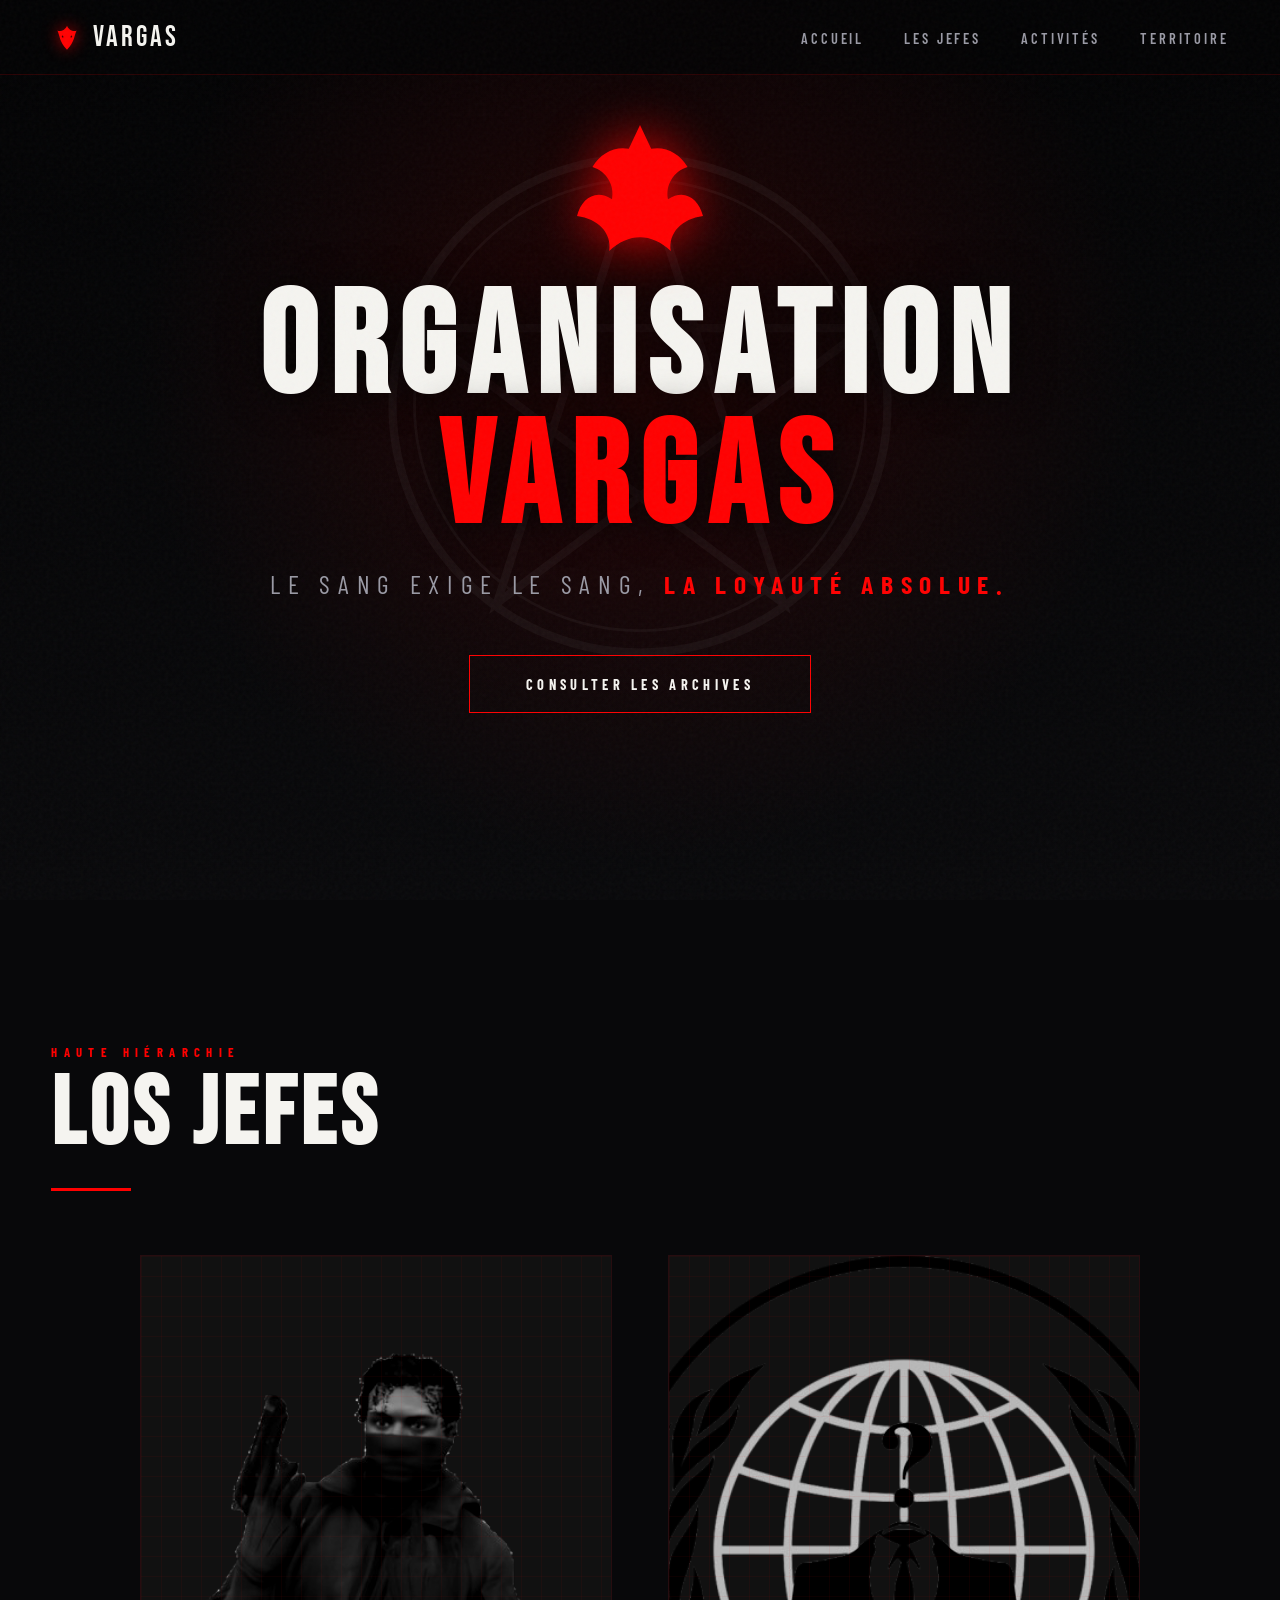
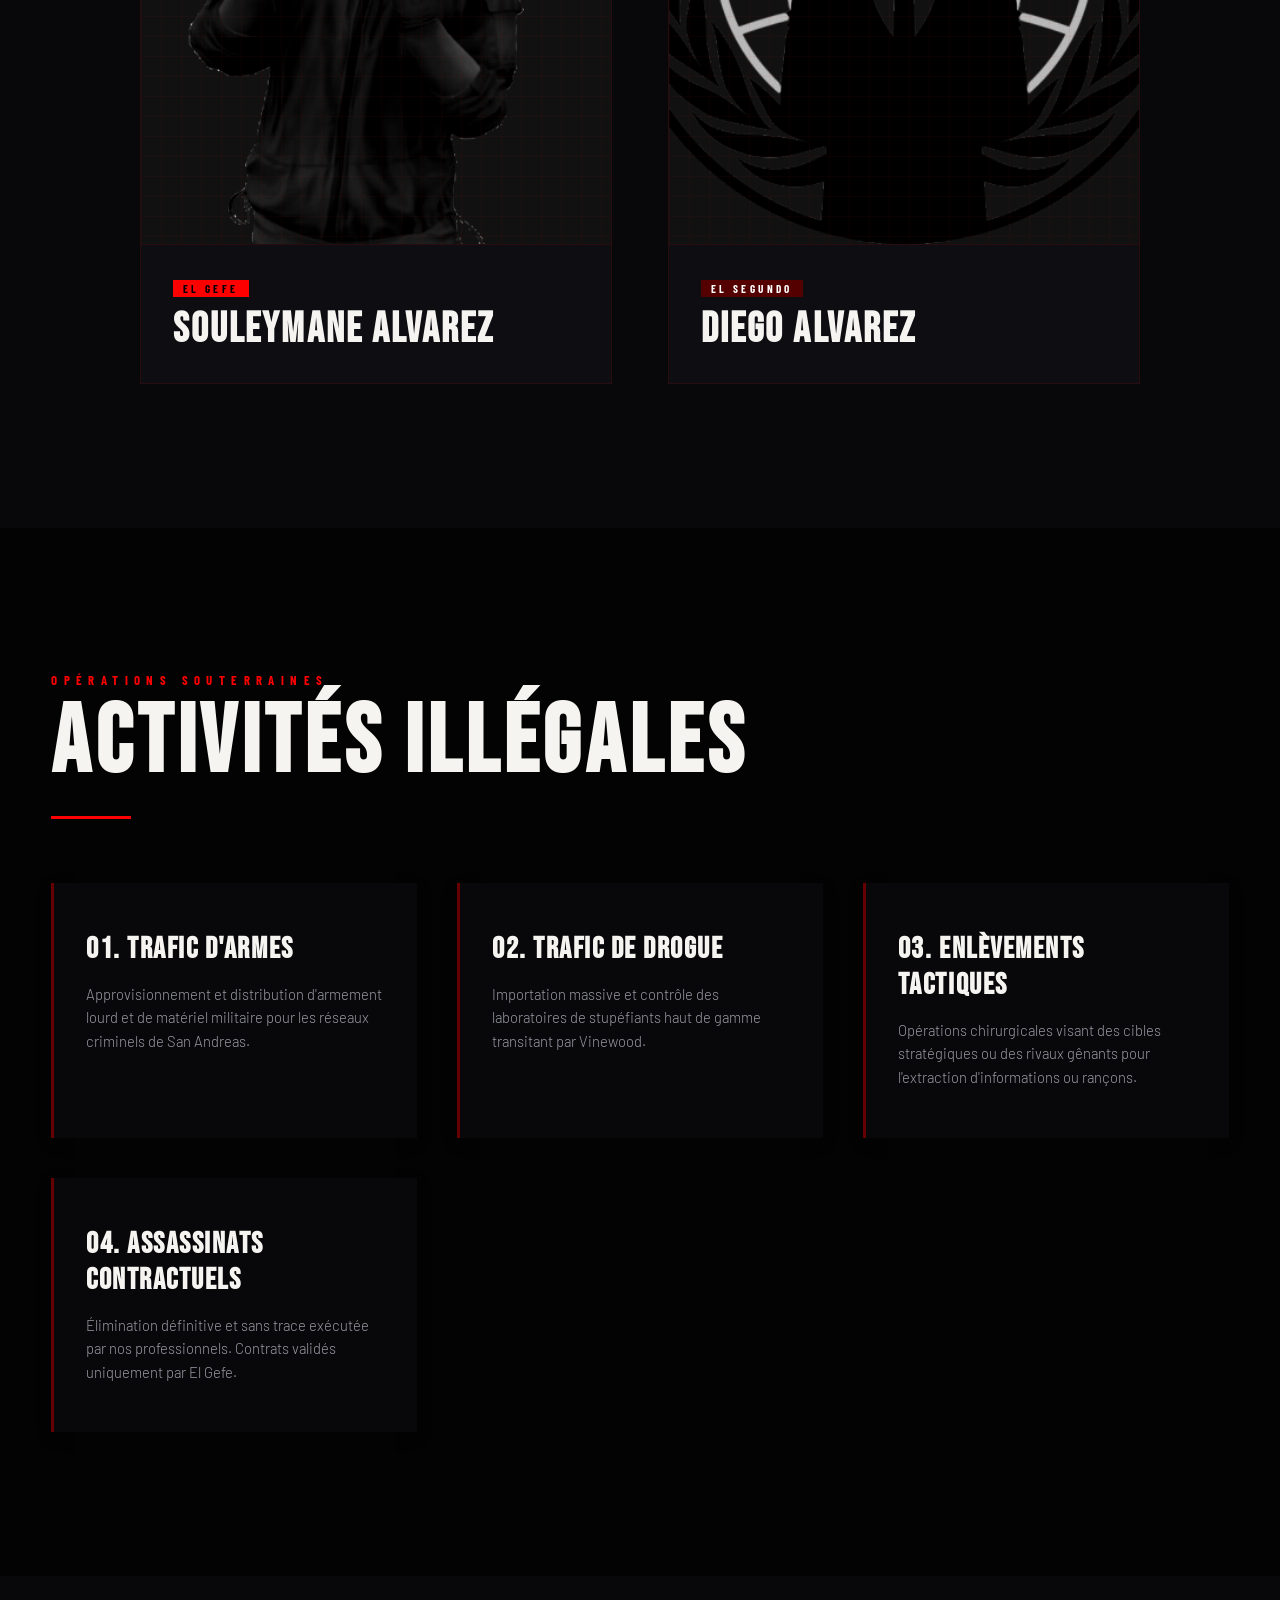
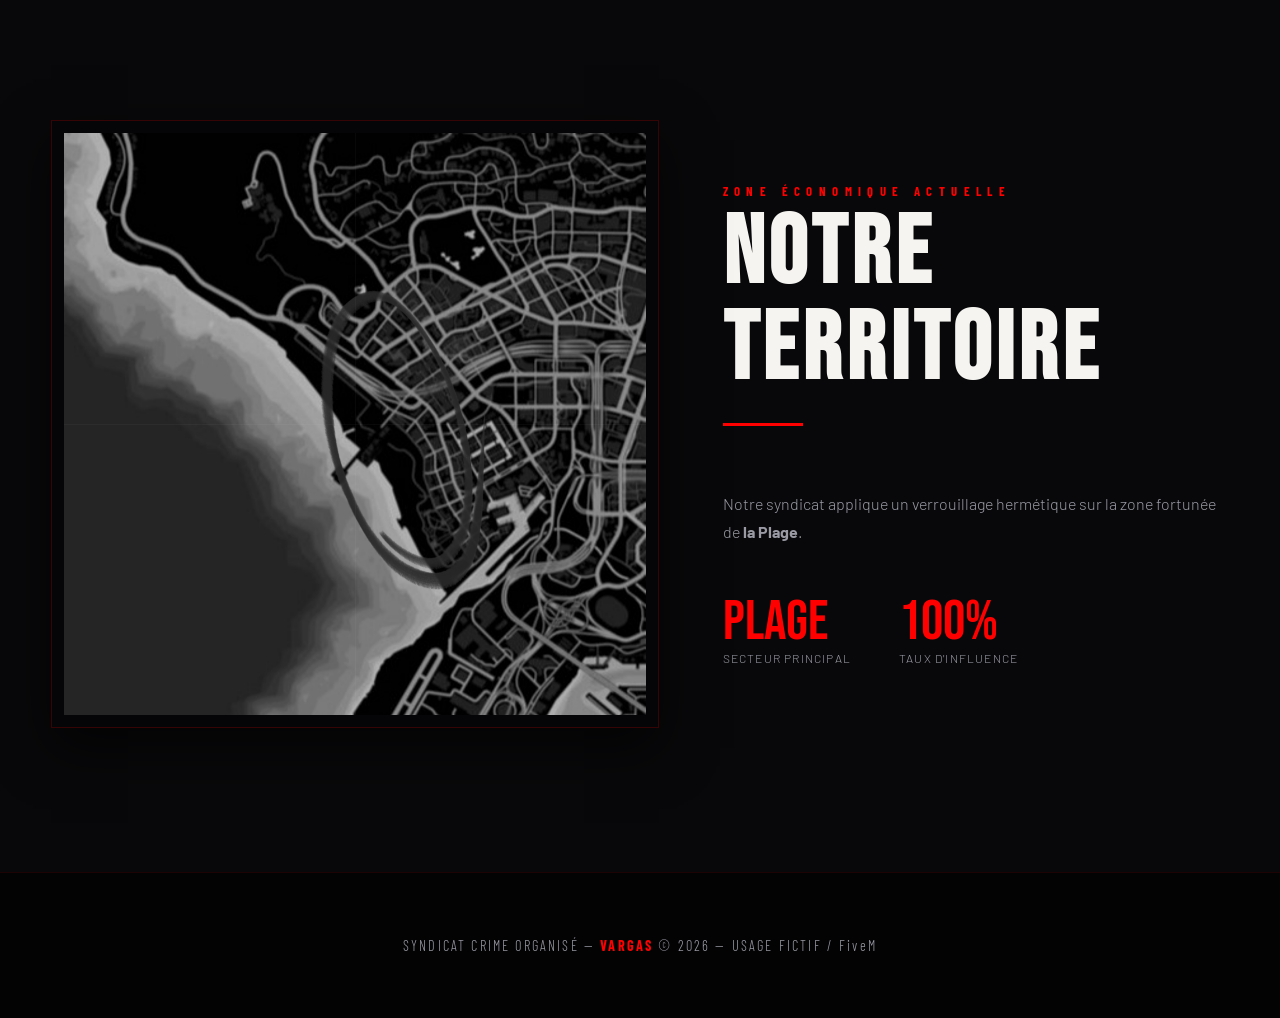
==== index.html @ 7245da75 "Add files via upload" ====
<!DOCTYPE html>
<html lang="fr">
<head>
  <meta charset="UTF-8" />
  <meta name="viewport" content="width=device-width, initial-scale=1.0" />
  <title>VARGAS — Sindicato Criminal</title>
  <link href="https://fonts.googleapis.com/css2?family=Bebas+Neue&family=Barlow+Condensed:wght@300;400;600;700&family=Barlow:wght@300;400;500;700&display=swap" rel="stylesheet" />
  <style>
    /* ===========================
       VARIABLES & RESET
    =========================== */
    :root {
      --rouge-satan: #FF0000;
      --rouge-sombre: #660000;
      --rouge-glow:  rgba(255, 0, 0, 0.65);
      --rouge-soft:  rgba(255, 0, 0, 0.08);
      --noir:        #030304;
      --noir-2:      #08080a;
      --noir-3:      #0e0e12;
      --anthracite:  #141418;
      --gris:        #2d2d35;
      --gris-clair:  #9a9aa5;
      --blanc:       #f5f4f0;
    }

    *, *::before, *::after { 
      box-sizing: border-box; 
      margin: 0; 
      padding: 0; 
    }

    html { 
      scroll-behavior: smooth; 
      font-size: 16px; 
    }

    body {
      background: var(--noir);
      color: var(--blanc);
      font-family: 'Barlow', sans-serif;
      font-weight: 300;
      overflow-x: hidden;
    }

    body::after {
      content: '';
      position: fixed;
      inset: 0;
      background-image: url("data:image/svg+xml,%3Csvg viewBox='0 0 256 256' xmlns='http://www.w3.org/2000/svg'%3E%3Cfilter id='noise'%3E%3CfeTurbulence type='fractalNoise' baseFrequency='0.95' numOctaves='4' stitchTiles='stitch'/%3E%3C/filter%3E%3Crect width='100%25' height='100%25' filter='url(%23noise)' opacity='0.035'/%3E%3C/svg%3E");
      pointer-events: none;
      z-index: 9999;
    }

    ::-webkit-scrollbar { width: 5px; }
    ::-webkit-scrollbar-track { background: var(--noir); }
    ::-webkit-scrollbar-thumb { background: var(--rouge-sombre); transition: background 0.3s; }
    ::-webkit-scrollbar-thumb:hover { background: var(--rouge-satan); }

    /* ===========================
       NAVBAR
    =========================== */
    #navbar {
      position: fixed;
      top: 0; left: 0; right: 0;
      z-index: 1000;
      display: flex;
      align-items: center;
      justify-content: space-between;
      padding: 0 4vw;
      height: 75px;
      background: rgba(3, 3, 4, 0.8);
      backdrop-filter: blur(20px);
      border-bottom: 1px solid rgba(255, 0, 0, 0.15);
    }

    .nav-logo {
      display: flex;
      align-items: center;
      gap: 10px;
      text-decoration: none;
      font-family: 'Bebas Neue', sans-serif;
      font-size: 1.8rem;
      letter-spacing: 0.1em;
      color: var(--blanc);
    }

    .nav-logo svg {
      width: 32px;
      height: 32px;
      fill: var(--rouge-satan);
      filter: drop-shadow(0 0 8px var(--rouge-glow));
    }

    nav ul {
      list-style: none;
      display: flex;
      gap: 2.5rem;
    }

    nav ul li a {
      font-family: 'Barlow Condensed', sans-serif;
      font-size: 0.9rem;
      font-weight: 600;
      letter-spacing: 0.2em;
      text-transform: uppercase;
      color: var(--gris-clair);
      text-decoration: none;
      position: relative;
      transition: color 0.3s;
    }

    nav ul li a::after {
      content: '';
      position: absolute;
      bottom: -4px; left: 0;
      width: 0; height: 2px;
      background: var(--rouge-satan);
      transition: width 0.3s ease;
    }

    nav ul li a:hover { color: var(--blanc); }
    nav ul li a:hover::after { width: 100%; }

    /* ===========================
       HERO
    =========================== */
    #hero {
      position: relative;
      min-height: 100vh;
      display: flex;
      align-items: center;
      justify-content: center;
      padding-top: 75px;
    }

    .hero-bg {
      position: absolute;
      inset: 0;
      background: 
        radial-gradient(circle at 50% 40%, rgba(120, 0, 0, 0.25) 0%, transparent 60%),
        linear-gradient(180deg, #020203 0%, #08080a 100%);
      z-index: 0;
    }

    .hero-pentagram-bg {
      position: absolute;
      top: 45%; left: 50%;
      transform: translate(-50%, -50%) rotate(0deg);
      width: 550px; height: 550px;
      opacity: 0.04;
      fill: var(--rouge-satan);
      pointer-events: none;
      animation: slowRotate 40s linear infinite;
    }

    @keyframes slowRotate { to { transform: translate(-50%, -50%) rotate(360deg); } }

    .hero-content {
      position: relative;
      z-index: 10;
      text-align: center;
    }

    .hero-demon-logo {
      width: 140px; height: 140px;
      margin: 0 auto 1.5rem;
      fill: var(--rouge-satan);
      filter: drop-shadow(0 0 25px rgba(255, 0, 0, 0.8));
      animation: pulseGlow 3s ease-in-out infinite alternate;
    }

    @keyframes pulseGlow {
      0% { filter: drop-shadow(0 0 15px rgba(255, 0, 0, 0.6)); transform: scale(1); }
      100% { filter: drop-shadow(0 0 35px rgba(255, 0, 0, 0.9)); transform: scale(1.03); }
    }

    .hero-title {
      font-family: 'Bebas Neue', sans-serif;
      font-size: clamp(4.5rem, 14vw, 9rem);
      letter-spacing: 0.08em;
      line-height: 0.9;
      color: var(--blanc);
      text-shadow: 0 0 40px rgba(0,0,0,0.9);
    }
    .hero-title span { color: var(--rouge-satan); }

    .hero-slogan {
      font-family: 'Barlow Condensed', sans-serif;
      font-size: clamp(1.1rem, 3.5vw, 1.6rem);
      font-weight: 400;
      letter-spacing: 0.3em;
      text-transform: uppercase;
      color: var(--gris-clair);
      margin-top: 1.5rem;
      margin-bottom: 3.5rem;
    }

    .hero-slogan em { color: var(--rouge-satan); font-style: normal; font-weight: 700; }

    .btn-satan {
      display: inline-block;
      font-family: 'Barlow Condensed', sans-serif;
      font-size: 0.9rem;
      font-weight: 700;
      letter-spacing: 0.3em;
      text-transform: uppercase;
      text-decoration: none;
      color: var(--blanc);
      padding: 1.2rem 3.5rem;
      border: 1px solid var(--rouge-satan);
      background: transparent;
      transition: 0.4s;
    }

    .btn-satan:hover {
      background: var(--rouge-satan);
      box-shadow: 0 0 30px var(--rouge-glow);
      color: #000;
      font-weight: 800;
    }

    /* ===========================
       SECTIONS STYLE
    =========================== */
    section { padding: 9rem 4vw; }

    .section-label {
      font-family: 'Barlow Condensed', sans-serif;
      font-size: 0.8rem;
      font-weight: 700;
      letter-spacing: 0.5em;
      text-transform: uppercase;
      color: var(--rouge-satan);
      margin-bottom: 0.5rem;
    }

    .section-title {
      font-family: 'Bebas Neue', sans-serif;
      font-size: clamp(3.5rem, 8vw, 6rem);
      line-height: 1;
      letter-spacing: 0.05em;
    }

    .section-divider {
      width: 80px; height: 3px;
      background: var(--rouge-satan);
      margin: 1.5rem 0 4rem;
    }

    /* ===========================
       SECTION JEFES
    =========================== */
    #jefes { background: var(--noir-2); }

    .jefes-grid {
      display: grid;
      grid-template-columns: repeat(auto-fit, minmax(320px, 1fr));
      gap: 3.5rem;
      max-width: 1000px;
      margin: 0 auto;
    }

    .jefe-card {
      background: var(--noir-3);
      border: 1px solid rgba(255, 0, 0, 0.1);
      position: relative;
      transition: 0.4s;
    }

    .jefe-card:hover {
      border-color: var(--rouge-satan);
      box-shadow: 0 15px 40px rgba(255, 0, 0, 0.15);
      transform: translateY(-5px);
    }

    .jefe-image-box {
      width: 100%;
      aspect-ratio: 4/5;
      background: #111;
      position: relative;
      overflow: hidden;
      display: flex;
      align-items: flex-end;
      justify-content: center;
    }

    .jefe-img {
      width: 100%;
      height: 100%;
      object-fit: cover;
      object-position: top center;
      filter: grayscale(100%) contrast(120%) brightness(90%);
      mix-blend-mode: luminosity;
      transition: 0.5s ease;
    }

    .jefe-card:hover .jefe-img {
      filter: grayscale(20%) contrast(110%) brightness(100%);
      transform: scale(1.03);
    }

    .photo-overlay-grid {
      position: absolute;
      inset: 0;
      background: 
        linear-gradient(rgba(255,0,0,0.05) 1px, transparent 1px),
        linear-gradient(90deg, rgba(255,0,0,0.05) 1px, transparent 1px);
      background-size: 20px 20px;
      pointer-events: none;
    }

    .jefe-info { padding: 2rem; border-top: 1px solid rgba(255,0,0,0.1); }

    .jefe-badge {
      display: inline-block;
      font-family: 'Barlow Condensed', sans-serif;
      font-size: 0.7rem;
      font-weight: 700;
      letter-spacing: 0.3em;
      text-transform: uppercase;
      color: #000;
      background: var(--rouge-satan);
      padding: 2px 10px;
      margin-bottom: 0.8rem;
    }

    .jefe-name {
      font-family: 'Bebas Neue', sans-serif;
      font-size: 2.6rem;
      letter-spacing: 0.05em;
      line-height: 1;
    }

    /* ===========================
       SECTION ACTIVITÉS
    =========================== */
    #activites { background: var(--noir); }

    .activites-grid {
      display: grid;
      grid-template-columns: repeat(auto-fit, minmax(280px, 1fr));
      gap: 2.5rem;
    }

    .activite-card {
      background: var(--noir-2);
      padding: 3rem 2rem;
      border-left: 3px solid var(--rouge-sombre);
      transition: 0.3s;
      box-shadow: 0 5px 15px rgba(0,0,0,0.2);
    }

    .activite-card:hover {
      border-left-color: var(--rouge-satan);
      background: var(--noir-3);
      box-shadow: 0 8px 25px rgba(255,0,0,0.05);
    }

    .activite-card h3 {
      font-family: 'Bebas Neue', sans-serif;
      font-size: 1.9rem;
      letter-spacing: 0.05em;
      margin-bottom: 1rem;
      color: var(--blanc);
      transition: color 0.3s;
    }

    .activite-card:hover h3 {
      color: var(--rouge-satan);
    }

    .activite-desc {
      color: var(--gris-clair);
      line-height: 1.6;
      font-size: 0.92rem;
    }

    /* ===========================
       SECTION TERRITOIRE
    =========================== */
    #territoire { background: var(--noir-2); }
    
    .territoire-container {
      display: grid;
      grid-template-columns: 1.2fr 1fr;
      gap: 4rem;
      align-items: center;
    }

    .map-wrapper {
      position: relative;
      border: 1px solid rgba(255, 0, 0, 0.2);
      background: #050507;
      padding: 12px;
      box-shadow: 0 20px 50px rgba(0,0,0,0.6);
    }

    .gta-map-container {
      width: 100%;
      aspect-ratio: 1;
      position: relative;
      background: #000;
      overflow: hidden;
    }

    .gta-map-img {
      width: 100%;
      height: 100%;
      object-fit: cover;
    }

    .map-radar-line {
      position: absolute;
      background: rgba(255,255,255,0.03);
      z-index: 2;
    }
    .line-h { width: 100%; height: 1px; top: 50%; left: 0; }
    .line-v { width: 1px; height: 100%; left: 50%; top: 0; }

    .stat-box {
      display: flex;
      gap: 3rem;
      margin-top: 3rem;
    }
    .stat-number {
      font-family: 'Bebas Neue', sans-serif;
      font-size: 3.5rem;
      color: var(--rouge-satan);
      line-height: 1;
    }

    /* ===========================
       FOOTER
    =========================== */
    footer {
      background: var(--noir);
      border-top: 1px solid rgba(255, 0, 0, 0.1);
      padding: 4rem 4vw;
      text-align: center;
      font-family: 'Barlow Condensed', sans-serif;
      font-size: 0.9rem;
      letter-spacing: 0.15em;
      color: var(--gris-clair);
    }
    footer span { color: var(--rouge-satan); font-weight: 700; }

    @media (max-width: 900px) {
      nav ul { display: none; }
      .territoire-container { grid-template-columns: 1fr; }
    }
  </style>
</head>
<body>

  <!-- ================================
       BARRE DE NAVIGATION
  ================================= -->
  <header id="navbar">
    <a href="#hero" class="nav-logo">
      <svg viewBox="0 0 100 100">
        <path d="M50,15 C45,28 30,35 20,30 C28,45 25,65 50,90 C75,65 72,45 80,30 C70,35 55,28 50,15 Z M35,45 C38,45 40,48 38,52 C35,52 32,48 35,45 Z M65,45 C68,48 65,52 62,52 C60,48 62,45 65,45 Z" />
      </svg>
      <span>VARGAS</span>
    </a>
    <nav>
      <ul>
        <li><a href="#hero">Accueil</a></li>
        <li><a href="#jefes">Les Jefes</a></li>
        <li><a href="#activites">Activités</a></li>
        <li><a href="#territoire">Territoire</a></li>
      </ul>
    </nav>
  </header>

  <!-- ================================
       SECTION HERO
  ================================= -->
  <section id="hero">
    <div class="hero-bg"></div>
    
    <svg class="hero-pentagram-bg" viewBox="0 0 100 100">
      <circle cx="50" cy="50" r="45" fill="none" stroke="currentColor" stroke-width="1.5"/>
      <circle cx="50" cy="50" r="41" fill="none" stroke="currentColor" stroke-width="0.5"/>
      <polygon points="50,5 76,86 9,36 91,36 24,86" fill="none" stroke="currentColor" stroke-width="1.5"/>
    </svg>

    <div class="hero-content">
      <svg class="hero-demon-logo" viewBox="0 0 100 100">
        <path d="M50,5 L58,22 C68,20 78,25 84,35 C74,38 68,48 70,58 C82,50 92,58 95,70 C80,72 70,82 72,95 C58,82 42,82 28,95 C30,82 20,72 5,70 C8,58 18,50 30,58 C32,48 26,38 16,35 C22,25 32,20 42,22 Z" />
        <polygon points="40,48 45,53 38,56" />
        <polygon points="60,48 55,53 62,56" />
      </svg>
      
      <h1 class="hero-title">ORGANISATION<br><span>VARGAS</span></h1>
      <p class="hero-slogan">Le sang exige le sang, <em>la loyauté absolue.</em></p>
      <a href="#jefes" class="btn-satan">Consulter les archives</a>
    </div>
  </section>

  <!-- ================================
       SECTION JEFES
  ================================= -->
  <section id="jefes">
    <p class="section-label">Haute Hiérarchie</p>
    <h2 class="section-title">LOS JEFES</h2>
    <div class="section-divider"></div>

    <div class="jefes-grid">
      <!-- JEFE : Souleymane Alvarez -->
      <div class="jefe-card">
        <div class="jefe-image-box">
          <img src="images/Capture.jpg" alt="Souleymane Alvarez" class="jefe-img">
          <div class="photo-overlay-grid"></div>
        </div>
        <div class="jefe-info">
          <span class="jefe-badge">El Gefe</span>
          <h3 class="jefe-name">Souleymane Alvarez</h3>
        </div>
      </div>

      <!-- SEGUNDO : Diego Alvarez -->
      <div class="jefe-card">
        <div class="jefe-image-box">
          <img src="images/Capture2.png" alt="Diego Alvarez" class="jefe-img">
          <div class="photo-overlay-grid"></div>
        </div>
        <div class="jefe-info">
          <span class="jefe-badge" style="background:#550000; color:#fff;">El Segundo</span>
          <h3 class="jefe-name">Diego Alvarez</h3>
        </div>
      </div>
    </div>
  </section>

  <!-- ================================
       SECTION ACTIVITÉS
  ================================= -->
  <section id="activites">
    <p class="section-label">Opérations Souterraines</p>
    <h2 class="section-title">ACTIVITÉS ILLÉGALES</h2>
    <div class="section-divider"></div>

    <div class="activites-grid">
      <div class="activite-card">
        <h3>01. Trafic d'armes</h3>
        <p class="activite-desc">Approvisionnement et distribution d'armement lourd et de matériel militaire pour les réseaux criminels de San Andreas.</p>
      </div>
      <div class="activite-card">
        <h3>02. Trafic de drogue</h3>
        <p class="activite-desc">Importation massive et contrôle des laboratoires de stupéfiants haut de gamme transitant par Vinewood.</p>
      </div>
      <div class="activite-card">
        <h3>03. Enlèvements tactiques</h3>
        <p class="activite-desc">Opérations chirurgicales visant des cibles stratégiques ou des rivaux gênants pour l'extraction d'informations ou rançons.</p>
      </div>
      <div class="activite-card">
        <h3>04. Assassinats contractuels</h3>
        <p class="activite-desc">Élimination définitive et sans trace exécutée par nos professionnels. Contrats validés uniquement par El Gefe.</p>
      </div>
    </div>
  </section>

  <!-- ================================
       SECTION TERRITOIRE
  ================================= -->
  <section id="territoire">
    <div class="territoire-container">
      
      <!-- Bloc Carte de GTA V -->
      <div class="map-wrapper">
        <div class="gta-map-container">
          <div class="map-radar-line line-h"></div>
          <div class="map-radar-line line-v"></div>
          
          <!-- Image de ta carte ou zone personnalisée dans ton dossier images/ -->
          <img src="images/gta5-map.jpg" alt="Carte Territoire" class="gta-map-img" style="filter: grayscale(100%) contrast(130%) brightness(70%);">
        </div>
      </div>

      <div class="territoire-text">
        <p class="section-label">Zone Économique Actuelle</p>
        <h2 class="section-title">Notre Territoire</h2>
        <div class="section-divider"></div>
        <p style="color: var(--gris-clair); line-height: 1.8;">
          Notre syndicat applique un verrouillage hermétique sur la zone fortunée de <strong>la Plage</strong>.
        </p>
        
        <div class="stat-box">
          <div>
            <div class="stat-number">PLAGE</div>
            <p style="text-transform:uppercase; font-size:0.75rem; letter-spacing:0.1em; color:var(--gris-clair)">Secteur Principal</p>
          </div>
          <div>
            <div class="stat-number">100%</div>
            <p style="text-transform:uppercase; font-size:0.75rem; letter-spacing:0.1em; color:var(--gris-clair)">Taux d'influence</p>
          </div>
        </div>
      </div>

    </div>
  </section>

  <!-- ================================
       PIED DE PAGE
  ================================= -->
  <footer>
    SYNDICAT CRIME ORGANISÉ — <span>VARGAS</span> &copy; 2026 — USAGE FICTIF / FiveM
  </footer>

</body>
</html>
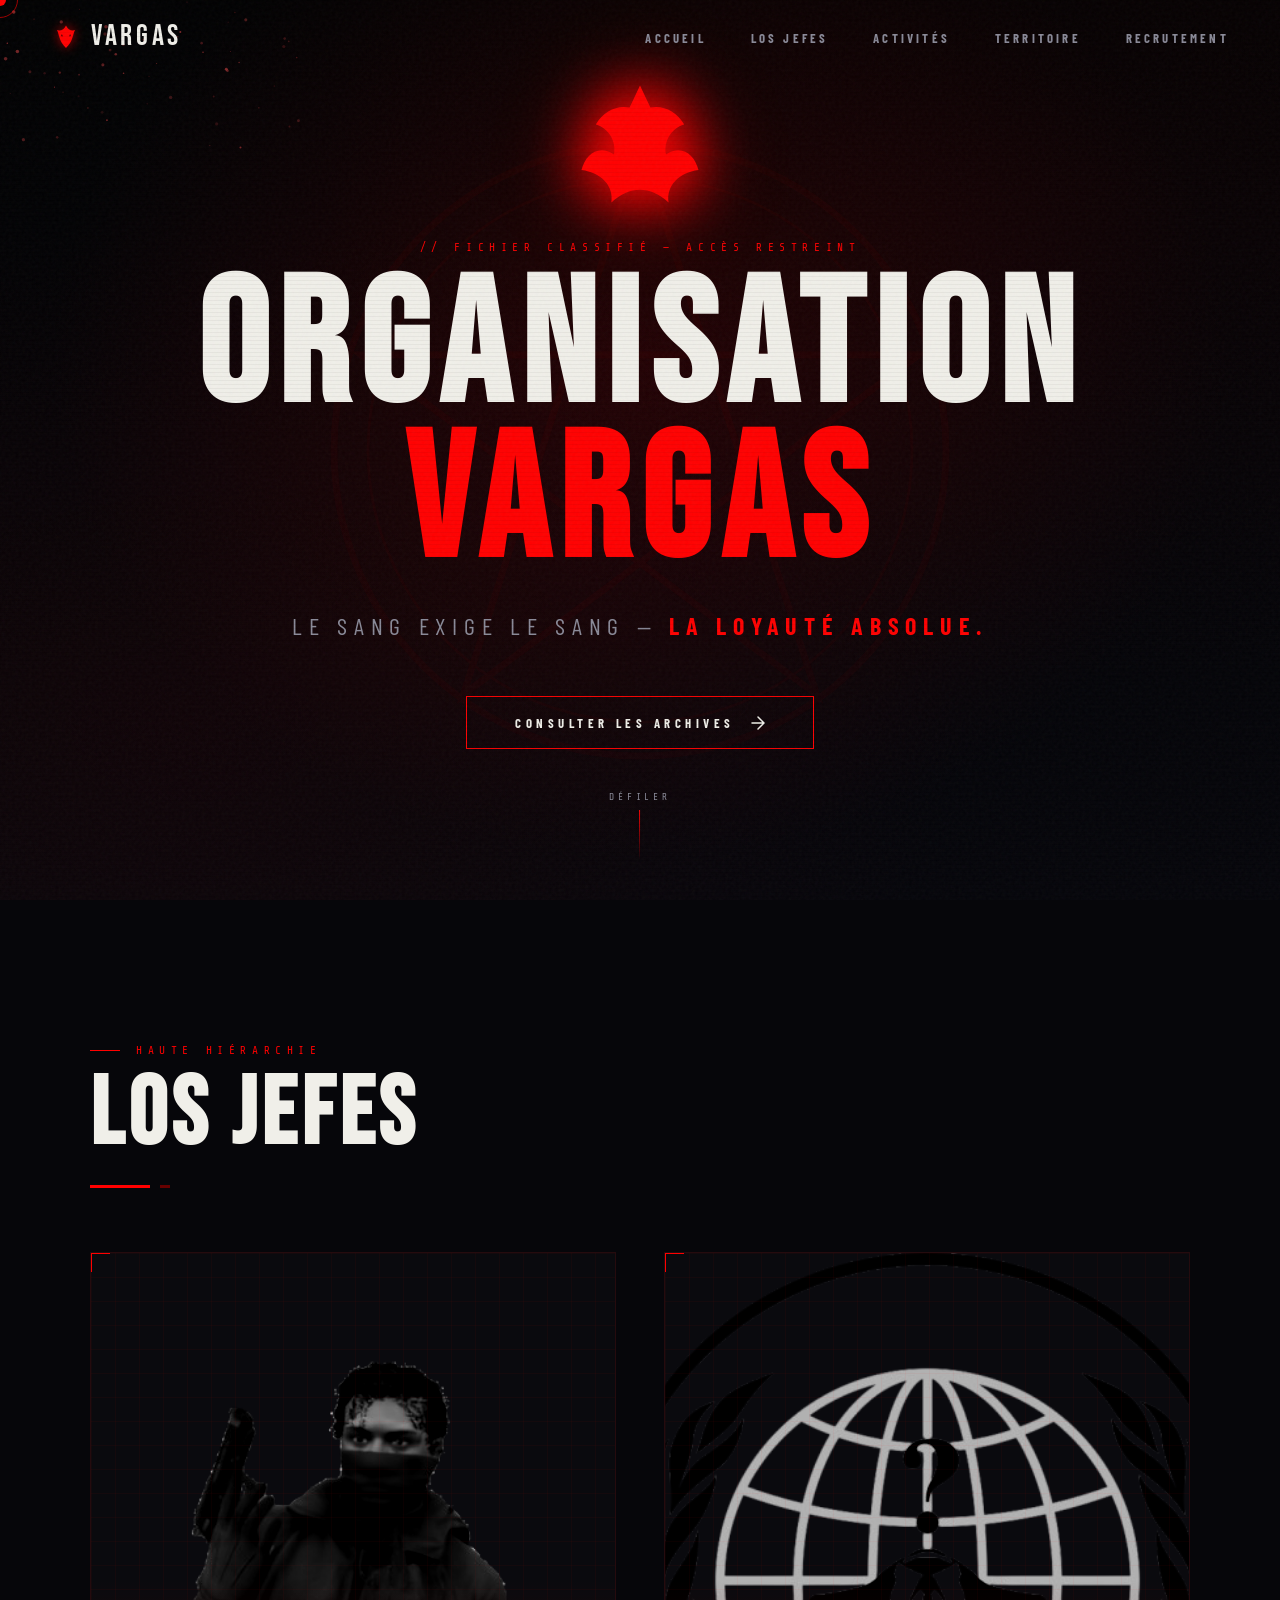
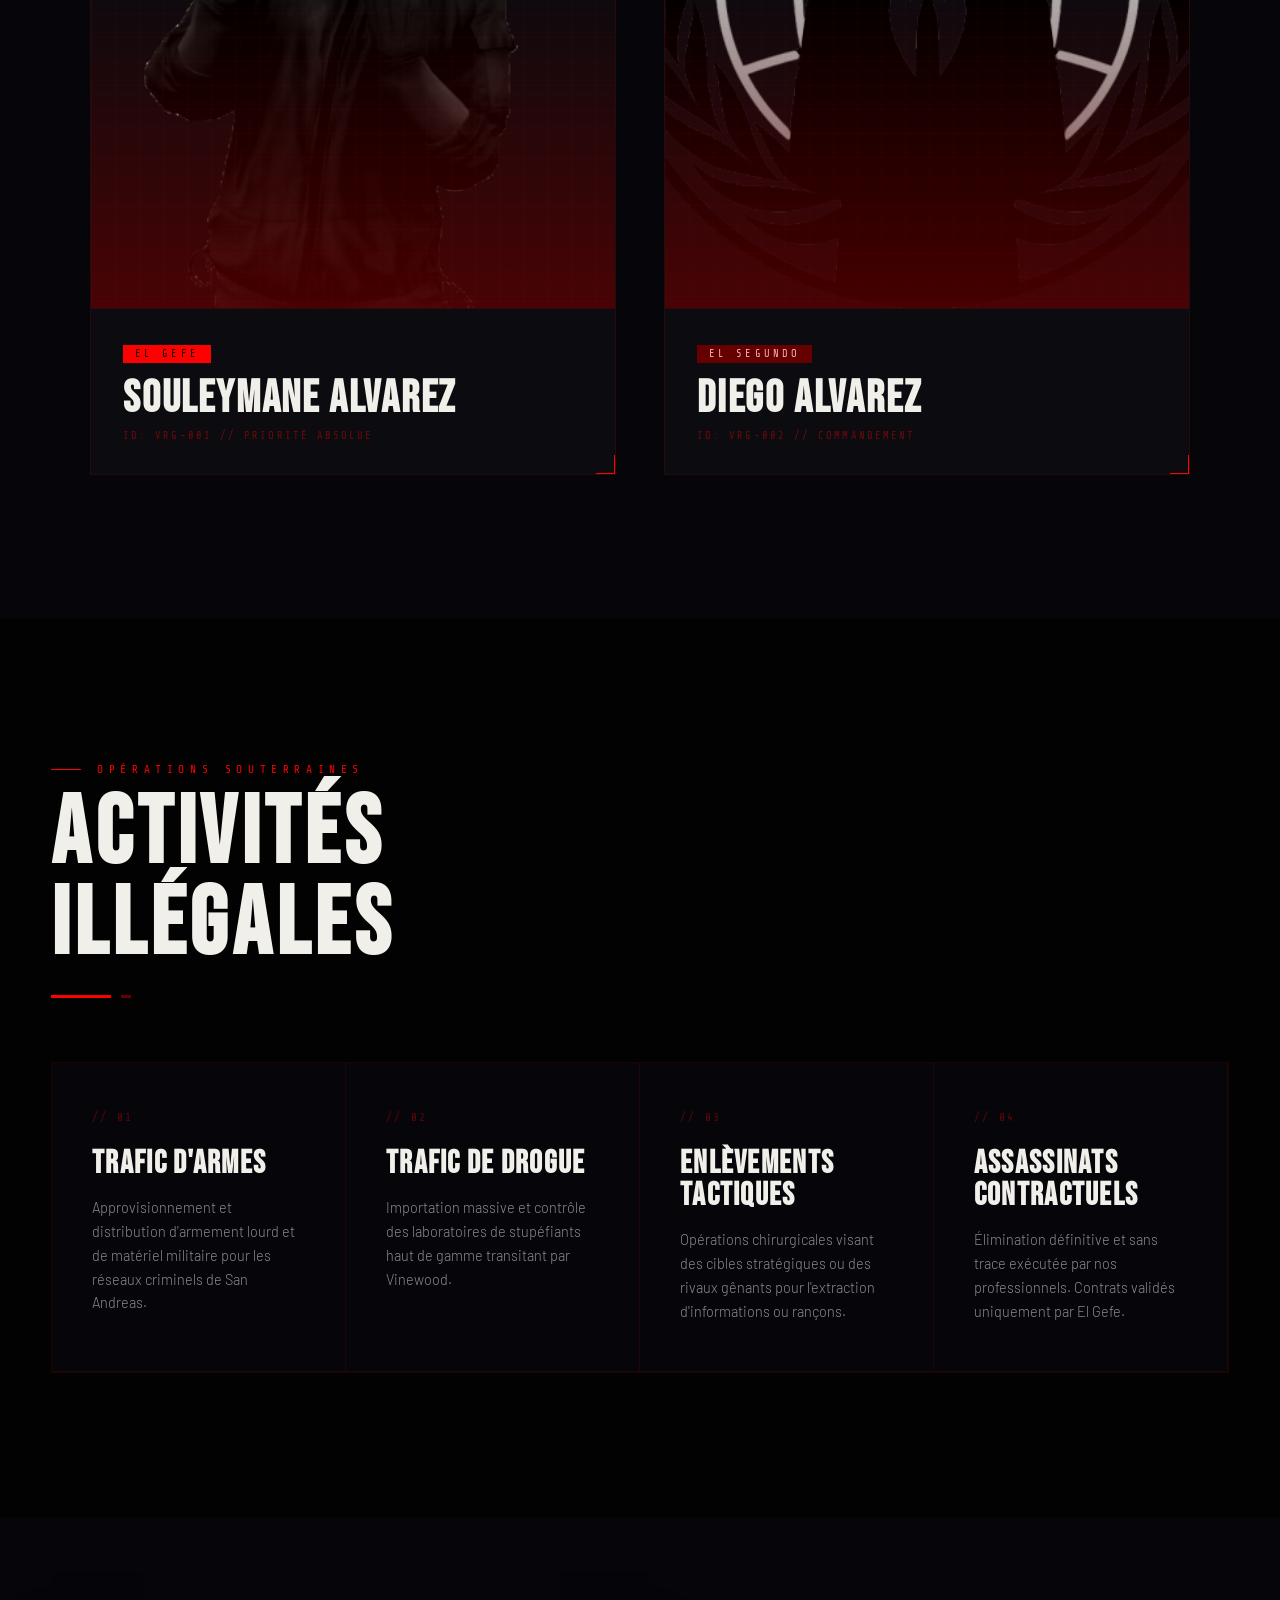
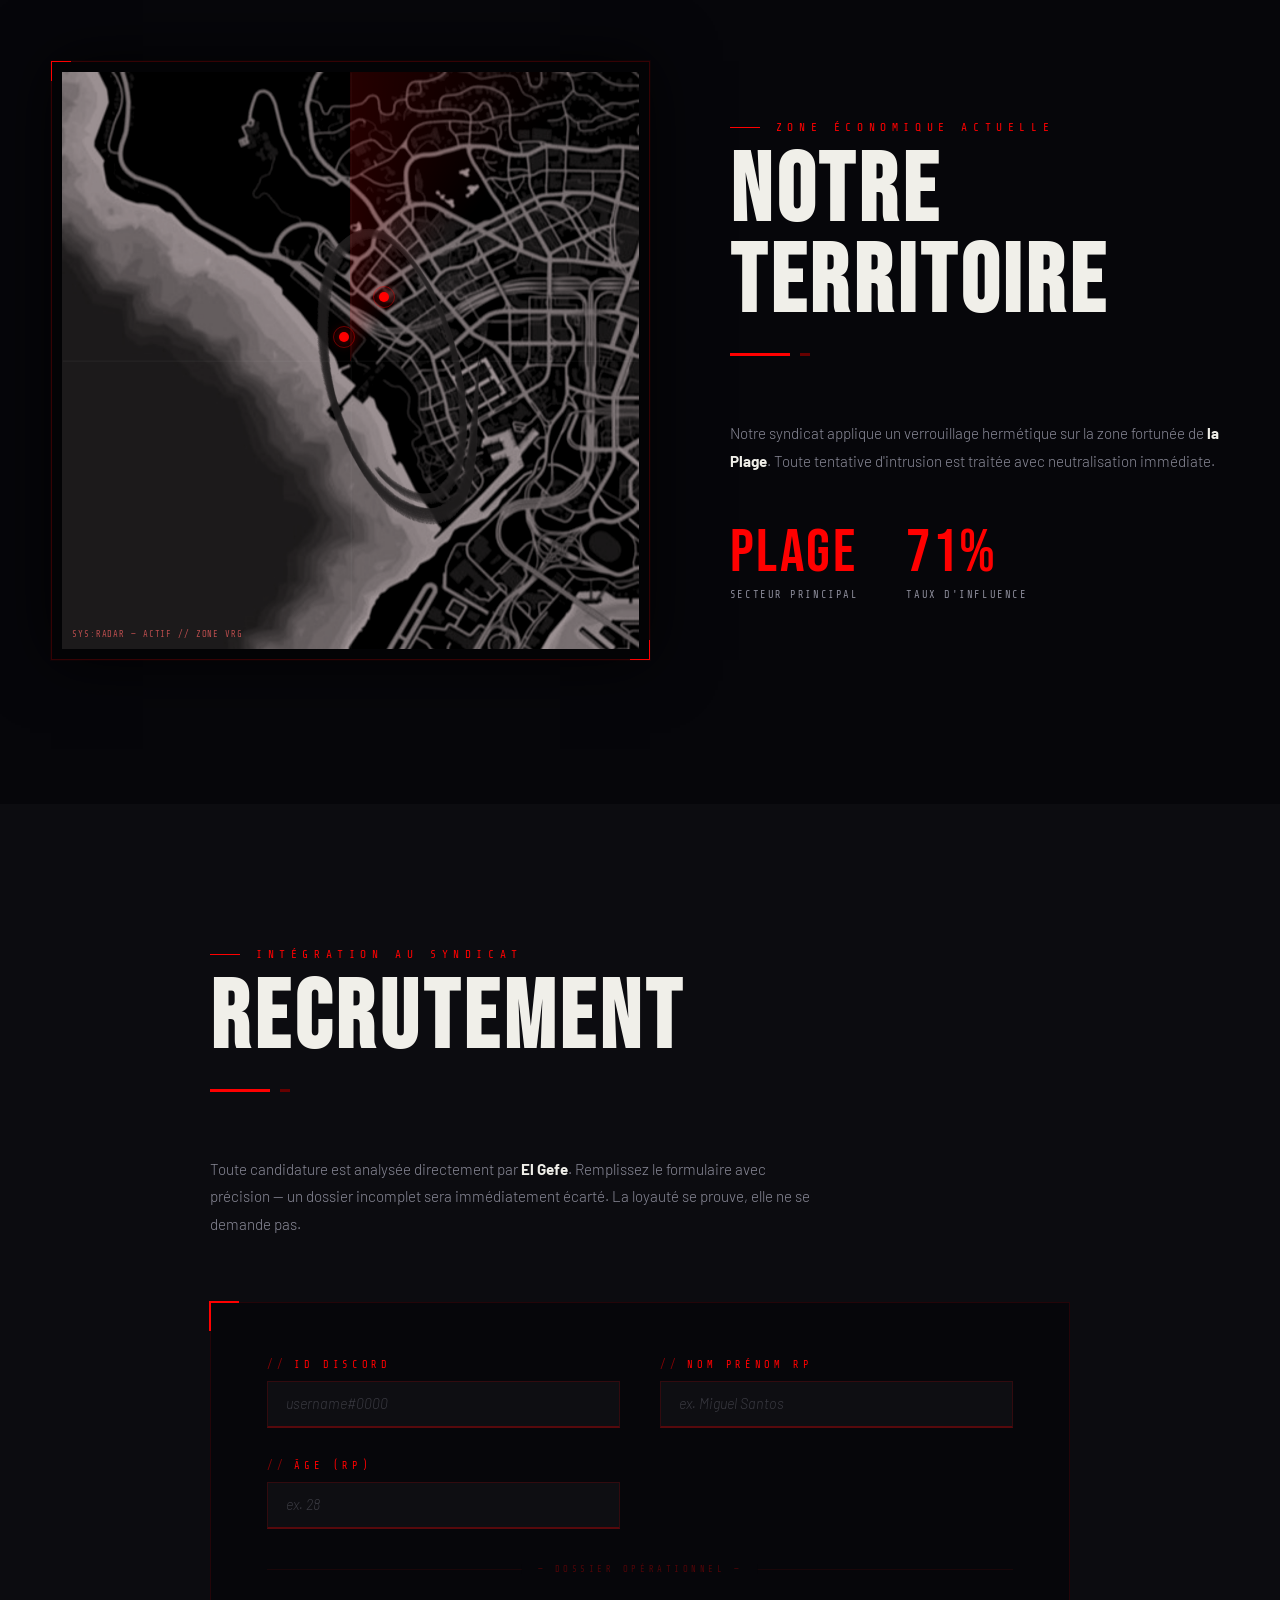
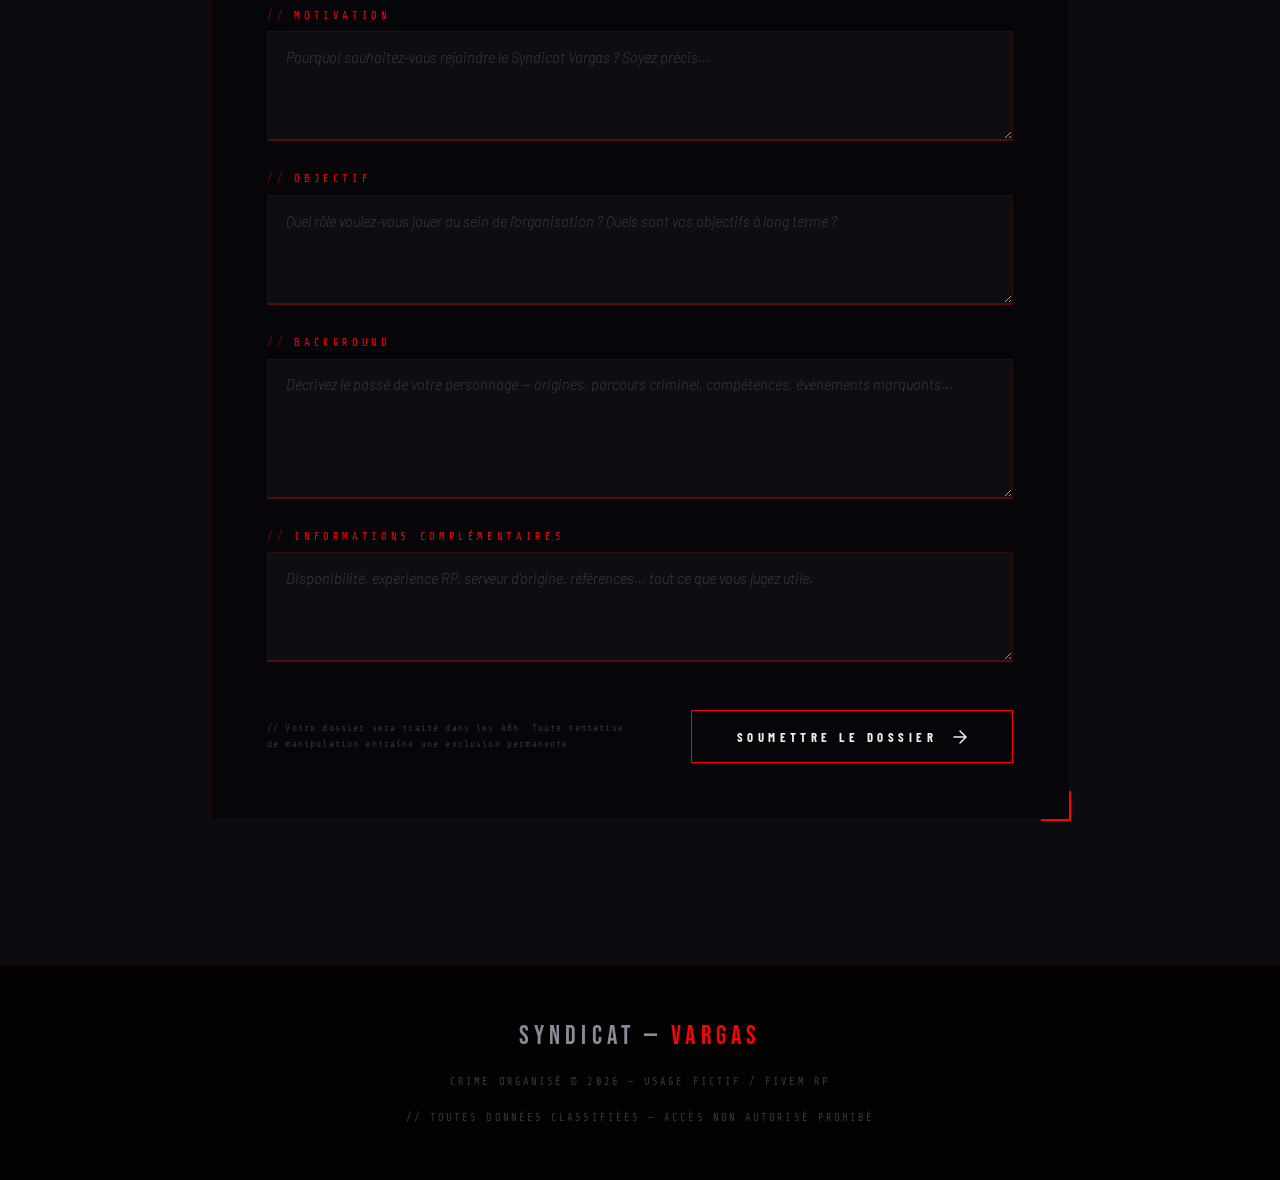
==== commit 83f8da9c: "Add files via upload" ====
--- a/index.html
+++ b/index.html
@@ -4,35 +4,28 @@
   <meta charset="UTF-8" />
   <meta name="viewport" content="width=device-width, initial-scale=1.0" />
   <title>VARGAS — Sindicato Criminal</title>
-  <link href="https://fonts.googleapis.com/css2?family=Bebas+Neue&family=Barlow+Condensed:wght@300;400;600;700&family=Barlow:wght@300;400;500;700&display=swap" rel="stylesheet" />
+  <link href="https://fonts.googleapis.com/css2?family=Bebas+Neue&family=Barlow+Condensed:wght@300;400;600;700&family=Barlow:wght@300;400;500;700&family=Share+Tech+Mono&display=swap" rel="stylesheet" />
   <style>
     /* ===========================
        VARIABLES & RESET
     =========================== */
     :root {
-      --rouge-satan: #FF0000;
+      --rouge:        #FF0000;
       --rouge-sombre: #660000;
-      --rouge-glow:  rgba(255, 0, 0, 0.65);
-      --rouge-soft:  rgba(255, 0, 0, 0.08);
-      --noir:        #030304;
-      --noir-2:      #08080a;
-      --noir-3:      #0e0e12;
-      --anthracite:  #141418;
-      --gris:        #2d2d35;
-      --gris-clair:  #9a9aa5;
-      --blanc:       #f5f4f0;
-    }
-
-    *, *::before, *::after { 
-      box-sizing: border-box; 
-      margin: 0; 
-      padding: 0; 
-    }
-
-    html { 
-      scroll-behavior: smooth; 
-      font-size: 16px; 
-    }
+      --rouge-glow:   rgba(255, 0, 0, 0.65);
+      --rouge-soft:   rgba(255, 0, 0, 0.08);
+      --noir:         #020203;
+      --noir-2:       #06060a;
+      --noir-3:       #0c0c10;
+      --anthracite:   #111116;
+      --gris:         #2a2a32;
+      --gris-clair:   #8a8a98;
+      --blanc:        #f0efe9;
+      --mono:         'Share Tech Mono', monospace;
+    }
+
+    *, *::before, *::after { box-sizing: border-box; margin: 0; padding: 0; }
+    html { scroll-behavior: smooth; font-size: 16px; }
 
     body {
       background: var(--noir);
@@ -40,21 +33,127 @@
       font-family: 'Barlow', sans-serif;
       font-weight: 300;
       overflow-x: hidden;
-    }
-
+      cursor: default;
+    }
+
+    /* Custom cursor */
+    * { cursor: none !important; }
+    #cursor {
+      position: fixed;
+      width: 12px; height: 12px;
+      background: var(--rouge);
+      border-radius: 50%;
+      pointer-events: none;
+      z-index: 99999;
+      transform: translate(-50%, -50%);
+      transition: transform 0.05s, width 0.2s, height 0.2s, background 0.2s;
+      mix-blend-mode: difference;
+    }
+    #cursor-ring {
+      position: fixed;
+      width: 36px; height: 36px;
+      border: 1px solid rgba(255,0,0,0.6);
+      border-radius: 50%;
+      pointer-events: none;
+      z-index: 99998;
+      transform: translate(-50%, -50%);
+      transition: transform 0.12s ease-out, width 0.2s, height 0.2s, border-color 0.2s;
+    }
+    body:has(a:hover) #cursor, body:has(button:hover) #cursor { width: 20px; height: 20px; background: #fff; }
+    body:has(a:hover) #cursor-ring, body:has(button:hover) #cursor-ring { width: 56px; height: 56px; border-color: var(--rouge); }
+
+    /* Grain overlay */
     body::after {
       content: '';
       position: fixed;
       inset: 0;
-      background-image: url("data:image/svg+xml,%3Csvg viewBox='0 0 256 256' xmlns='http://www.w3.org/2000/svg'%3E%3Cfilter id='noise'%3E%3CfeTurbulence type='fractalNoise' baseFrequency='0.95' numOctaves='4' stitchTiles='stitch'/%3E%3C/filter%3E%3Crect width='100%25' height='100%25' filter='url(%23noise)' opacity='0.035'/%3E%3C/svg%3E");
+      background-image: url("data:image/svg+xml,%3Csvg viewBox='0 0 300 300' xmlns='http://www.w3.org/2000/svg'%3E%3Cfilter id='n'%3E%3CfeTurbulence type='fractalNoise' baseFrequency='0.9' numOctaves='4' stitchTiles='stitch'/%3E%3C/filter%3E%3Crect width='100%25' height='100%25' filter='url(%23n)' opacity='0.04'/%3E%3C/svg%3E");
       pointer-events: none;
-      z-index: 9999;
-    }
-
-    ::-webkit-scrollbar { width: 5px; }
+      z-index: 9997;
+    }
+
+    /* Scanlines */
+    body::before {
+      content: '';
+      position: fixed;
+      inset: 0;
+      background: repeating-linear-gradient(
+        0deg,
+        transparent,
+        transparent 3px,
+        rgba(0,0,0,0.04) 3px,
+        rgba(0,0,0,0.04) 4px
+      );
+      pointer-events: none;
+      z-index: 9996;
+    }
+
+    ::-webkit-scrollbar { width: 4px; }
     ::-webkit-scrollbar-track { background: var(--noir); }
-    ::-webkit-scrollbar-thumb { background: var(--rouge-sombre); transition: background 0.3s; }
-    ::-webkit-scrollbar-thumb:hover { background: var(--rouge-satan); }
+    ::-webkit-scrollbar-thumb { background: var(--rouge-sombre); }
+    ::-webkit-scrollbar-thumb:hover { background: var(--rouge); }
+
+    /* ===========================
+       PAGE LOADER
+    =========================== */
+    #loader {
+      position: fixed;
+      inset: 0;
+      background: var(--noir);
+      z-index: 100000;
+      display: flex;
+      flex-direction: column;
+      align-items: center;
+      justify-content: center;
+      gap: 2rem;
+    }
+
+    .loader-logo {
+      width: 80px; height: 80px;
+      fill: var(--rouge);
+      filter: drop-shadow(0 0 20px var(--rouge-glow));
+      animation: loaderPulse 0.8s ease-in-out infinite alternate;
+    }
+    @keyframes loaderPulse {
+      0% { filter: drop-shadow(0 0 10px var(--rouge-glow)); opacity: 0.7; }
+      100% { filter: drop-shadow(0 0 30px rgba(255,0,0,0.9)); opacity: 1; }
+    }
+
+    .loader-bar {
+      width: 240px;
+      height: 2px;
+      background: var(--gris);
+      position: relative;
+      overflow: hidden;
+    }
+    .loader-bar::after {
+      content: '';
+      position: absolute;
+      left: -100%;
+      top: 0;
+      width: 100%;
+      height: 100%;
+      background: var(--rouge);
+      animation: loaderFill 1.8s ease-out forwards;
+    }
+    @keyframes loaderFill { to { left: 100%; } }
+
+    .loader-text {
+      font-family: var(--mono);
+      font-size: 0.7rem;
+      color: var(--rouge);
+      letter-spacing: 0.4em;
+      text-transform: uppercase;
+      animation: blink 1s step-end infinite;
+    }
+    @keyframes blink { 50% { opacity: 0; } }
+
+    #loader.fade-out {
+      animation: loaderFadeOut 0.6s ease forwards;
+    }
+    @keyframes loaderFadeOut {
+      to { opacity: 0; pointer-events: none; }
+    }
 
     /* ===========================
        NAVBAR
@@ -67,10 +166,13 @@
       align-items: center;
       justify-content: space-between;
       padding: 0 4vw;
-      height: 75px;
-      background: rgba(3, 3, 4, 0.8);
-      backdrop-filter: blur(20px);
-      border-bottom: 1px solid rgba(255, 0, 0, 0.15);
+      height: 72px;
+      transition: background 0.4s, box-shadow 0.4s;
+    }
+    #navbar.scrolled {
+      background: rgba(2,2,3,0.92);
+      backdrop-filter: blur(24px);
+      box-shadow: 0 1px 0 rgba(255,0,0,0.15);
     }
 
     .nav-logo {
@@ -79,47 +181,88 @@
       gap: 10px;
       text-decoration: none;
       font-family: 'Bebas Neue', sans-serif;
-      font-size: 1.8rem;
-      letter-spacing: 0.1em;
+      font-size: 1.9rem;
+      letter-spacing: 0.12em;
       color: var(--blanc);
     }
-
     .nav-logo svg {
-      width: 32px;
-      height: 32px;
-      fill: var(--rouge-satan);
-      filter: drop-shadow(0 0 8px var(--rouge-glow));
+      width: 30px; height: 30px;
+      fill: var(--rouge);
+      filter: drop-shadow(0 0 6px var(--rouge-glow));
     }
 
     nav ul {
       list-style: none;
       display: flex;
-      gap: 2.5rem;
-    }
-
+      gap: 2.8rem;
+    }
     nav ul li a {
       font-family: 'Barlow Condensed', sans-serif;
-      font-size: 0.9rem;
-      font-weight: 600;
-      letter-spacing: 0.2em;
+      font-size: 0.8rem;
+      font-weight: 700;
+      letter-spacing: 0.25em;
       text-transform: uppercase;
       color: var(--gris-clair);
       text-decoration: none;
       position: relative;
       transition: color 0.3s;
     }
-
-    nav ul li a::after {
-      content: '';
-      position: absolute;
-      bottom: -4px; left: 0;
-      width: 0; height: 2px;
-      background: var(--rouge-satan);
-      transition: width 0.3s ease;
-    }
-
+    nav ul li a::before {
+      content: attr(data-text);
+      position: absolute;
+      left: 0; top: 0;
+      color: var(--rouge);
+      clip-path: inset(0 100% 0 0);
+      transition: clip-path 0.4s ease;
+    }
     nav ul li a:hover { color: var(--blanc); }
-    nav ul li a:hover::after { width: 100%; }
+    nav ul li a:hover::before { clip-path: inset(0 0% 0 0); }
+
+    /* Hamburger */
+    .hamburger {
+      display: none;
+      flex-direction: column;
+      gap: 5px;
+      background: none;
+      border: none;
+      padding: 4px;
+    }
+    .hamburger span {
+      display: block;
+      width: 28px; height: 2px;
+      background: var(--blanc);
+      transition: 0.3s;
+    }
+    .hamburger.open span:nth-child(1) { transform: translateY(7px) rotate(45deg); }
+    .hamburger.open span:nth-child(2) { opacity: 0; }
+    .hamburger.open span:nth-child(3) { transform: translateY(-7px) rotate(-45deg); }
+
+    /* Mobile menu */
+    #mobile-menu {
+      display: none;
+      position: fixed;
+      inset: 0;
+      top: 72px;
+      background: rgba(2,2,3,0.97);
+      z-index: 999;
+      flex-direction: column;
+      align-items: center;
+      justify-content: center;
+      gap: 3rem;
+      backdrop-filter: blur(20px);
+      opacity: 0;
+      transition: opacity 0.3s;
+    }
+    #mobile-menu.visible { display: flex; opacity: 1; }
+    #mobile-menu a {
+      font-family: 'Bebas Neue', sans-serif;
+      font-size: 3.5rem;
+      letter-spacing: 0.1em;
+      color: var(--gris-clair);
+      text-decoration: none;
+      transition: color 0.3s;
+    }
+    #mobile-menu a:hover { color: var(--rouge); }
 
     /* ===========================
        HERO
@@ -130,158 +273,316 @@
       display: flex;
       align-items: center;
       justify-content: center;
-      padding-top: 75px;
-    }
-
+      padding-top: 72px;
+      overflow: hidden;
+    }
+
+    /* Animated radial BG */
     .hero-bg {
       position: absolute;
       inset: 0;
-      background: 
-        radial-gradient(circle at 50% 40%, rgba(120, 0, 0, 0.25) 0%, transparent 60%),
-        linear-gradient(180deg, #020203 0%, #08080a 100%);
+      background:
+        radial-gradient(ellipse at 50% 40%, rgba(100,0,0,0.3) 0%, transparent 65%),
+        radial-gradient(ellipse at 15% 80%, rgba(80,0,0,0.15) 0%, transparent 50%),
+        radial-gradient(ellipse at 85% 20%, rgba(80,0,0,0.1) 0%, transparent 50%),
+        linear-gradient(180deg, #010102 0%, #05050a 100%);
       z-index: 0;
     }
 
+    /* Rotating pentagram BG */
     .hero-pentagram-bg {
       position: absolute;
-      top: 45%; left: 50%;
-      transform: translate(-50%, -50%) rotate(0deg);
-      width: 550px; height: 550px;
-      opacity: 0.04;
-      fill: var(--rouge-satan);
+      top: 50%; left: 50%;
+      transform: translate(-50%, -50%);
+      width: 680px; height: 680px;
+      opacity: 0;
       pointer-events: none;
-      animation: slowRotate 40s linear infinite;
-    }
-
+      animation: pentaFadeIn 2s 2s ease forwards, slowRotate 60s 2s linear infinite;
+    }
+    @keyframes pentaFadeIn { to { opacity: 0.035; } }
     @keyframes slowRotate { to { transform: translate(-50%, -50%) rotate(360deg); } }
+
+    /* Particle canvas */
+    #particles {
+      position: absolute;
+      inset: 0;
+      z-index: 1;
+      pointer-events: none;
+    }
 
     .hero-content {
       position: relative;
       z-index: 10;
       text-align: center;
+      padding: 0 2rem;
     }
 
     .hero-demon-logo {
-      width: 140px; height: 140px;
-      margin: 0 auto 1.5rem;
-      fill: var(--rouge-satan);
-      filter: drop-shadow(0 0 25px rgba(255, 0, 0, 0.8));
-      animation: pulseGlow 3s ease-in-out infinite alternate;
-    }
-
-    @keyframes pulseGlow {
-      0% { filter: drop-shadow(0 0 15px rgba(255, 0, 0, 0.6)); transform: scale(1); }
-      100% { filter: drop-shadow(0 0 35px rgba(255, 0, 0, 0.9)); transform: scale(1.03); }
+      width: 130px; height: 130px;
+      margin: 0 auto 2rem;
+      fill: var(--rouge);
+      filter: drop-shadow(0 0 30px rgba(255,0,0,0.9));
+      opacity: 0;
+      transform: scale(0.6);
+      animation: logoReveal 1s 2.2s cubic-bezier(0.16,1,0.3,1) forwards;
+    }
+    @keyframes logoReveal {
+      to { opacity: 1; transform: scale(1); }
+    }
+    .hero-demon-logo svg {
+      animation: demonPulse 3s ease-in-out infinite alternate;
+    }
+    @keyframes demonPulse {
+      0% { filter: drop-shadow(0 0 15px rgba(255,0,0,0.6)); transform: scale(1); }
+      100% { filter: drop-shadow(0 0 40px rgba(255,0,0,0.95)); transform: scale(1.04); }
+    }
+
+    .hero-eyebrow {
+      font-family: var(--mono);
+      font-size: 0.7rem;
+      color: var(--rouge);
+      letter-spacing: 0.5em;
+      text-transform: uppercase;
+      margin-bottom: 1.2rem;
+      opacity: 0;
+      animation: slideUp 0.8s 2.6s ease forwards;
     }
 
     .hero-title {
       font-family: 'Bebas Neue', sans-serif;
-      font-size: clamp(4.5rem, 14vw, 9rem);
-      letter-spacing: 0.08em;
-      line-height: 0.9;
+      font-size: clamp(5rem, 16vw, 11rem);
+      letter-spacing: 0.06em;
+      line-height: 0.88;
       color: var(--blanc);
-      text-shadow: 0 0 40px rgba(0,0,0,0.9);
-    }
-    .hero-title span { color: var(--rouge-satan); }
+      position: relative;
+      opacity: 0;
+      animation: slideUp 1s 2.8s cubic-bezier(0.16,1,0.3,1) forwards;
+    }
+    .hero-title .red { color: var(--rouge); position: relative; }
+    /* Glitch effect on VARGAS */
+    .hero-title .red::before,
+    .hero-title .red::after {
+      content: attr(data-text);
+      position: absolute;
+      top: 0; left: 0;
+      opacity: 0;
+    }
+    .hero-title .red::before {
+      color: #ff00aa;
+      clip-path: inset(20% 0 60% 0);
+      animation: glitch1 6s 3.5s step-end infinite;
+    }
+    .hero-title .red::after {
+      color: #00ffff;
+      clip-path: inset(60% 0 10% 0);
+      animation: glitch2 6s 3.8s step-end infinite;
+    }
+    @keyframes glitch1 {
+      0%,95%,100% { opacity: 0; transform: none; }
+      96% { opacity: 0.8; transform: translate(-4px, 2px); }
+      97% { opacity: 0.8; transform: translate(4px, -2px); }
+      98% { opacity: 0; }
+    }
+    @keyframes glitch2 {
+      0%,94%,100% { opacity: 0; transform: none; }
+      95% { opacity: 0.8; transform: translate(5px, 3px); }
+      96% { opacity: 0.8; transform: translate(-3px, -1px); }
+      97% { opacity: 0; }
+    }
 
     .hero-slogan {
       font-family: 'Barlow Condensed', sans-serif;
-      font-size: clamp(1.1rem, 3.5vw, 1.6rem);
+      font-size: clamp(1rem, 3vw, 1.5rem);
       font-weight: 400;
-      letter-spacing: 0.3em;
+      letter-spacing: 0.28em;
       text-transform: uppercase;
       color: var(--gris-clair);
-      margin-top: 1.5rem;
+      margin-top: 1.8rem;
       margin-bottom: 3.5rem;
-    }
-
-    .hero-slogan em { color: var(--rouge-satan); font-style: normal; font-weight: 700; }
-
+      opacity: 0;
+      animation: slideUp 0.8s 3.2s ease forwards;
+    }
+    .hero-slogan em { color: var(--rouge); font-style: normal; font-weight: 700; }
+
+    /* Scroll indicator */
+    .scroll-hint {
+      position: absolute;
+      bottom: 2.5rem;
+      left: 50%;
+      transform: translateX(-50%);
+      display: flex;
+      flex-direction: column;
+      align-items: center;
+      gap: 0.5rem;
+      opacity: 0;
+      animation: fadeIn 1s 4s ease forwards;
+      z-index: 10;
+    }
+    .scroll-hint span {
+      font-family: var(--mono);
+      font-size: 0.6rem;
+      letter-spacing: 0.4em;
+      color: var(--gris-clair);
+    }
+    .scroll-arrow {
+      width: 1px;
+      height: 50px;
+      background: linear-gradient(to bottom, var(--rouge), transparent);
+      animation: scrollArrow 1.5s ease-in-out infinite;
+    }
+    @keyframes scrollArrow {
+      0%,100% { transform: scaleY(1); opacity: 1; }
+      50% { transform: scaleY(0.5) translateY(10px); opacity: 0.4; }
+    }
+
+    @keyframes slideUp {
+      from { opacity: 0; transform: translateY(30px); }
+      to { opacity: 1; transform: translateY(0); }
+    }
+    @keyframes fadeIn { to { opacity: 1; } }
+
+    /* Button */
     .btn-satan {
-      display: inline-block;
+      display: inline-flex;
+      align-items: center;
+      gap: 1rem;
       font-family: 'Barlow Condensed', sans-serif;
-      font-size: 0.9rem;
+      font-size: 0.8rem;
       font-weight: 700;
-      letter-spacing: 0.3em;
+      letter-spacing: 0.35em;
       text-transform: uppercase;
       text-decoration: none;
       color: var(--blanc);
-      padding: 1.2rem 3.5rem;
-      border: 1px solid var(--rouge-satan);
+      padding: 1.1rem 3rem;
+      border: 1px solid var(--rouge);
       background: transparent;
-      transition: 0.4s;
-    }
-
-    .btn-satan:hover {
-      background: var(--rouge-satan);
-      box-shadow: 0 0 30px var(--rouge-glow);
-      color: #000;
-      font-weight: 800;
-    }
-
-    /* ===========================
-       SECTIONS STYLE
+      position: relative;
+      overflow: hidden;
+      transition: color 0.4s;
+      opacity: 0;
+      animation: slideUp 0.8s 3.4s ease forwards;
+    }
+    .btn-satan::before {
+      content: '';
+      position: absolute;
+      inset: 0;
+      background: var(--rouge);
+      transform: scaleX(0);
+      transform-origin: left;
+      transition: transform 0.4s cubic-bezier(0.16,1,0.3,1);
+    }
+    .btn-satan:hover::before { transform: scaleX(1); }
+    .btn-satan:hover { color: #000; }
+    .btn-satan span { position: relative; z-index: 1; }
+    .btn-icon {
+      position: relative;
+      z-index: 1;
+      transition: transform 0.3s;
+    }
+    .btn-satan:hover .btn-icon { transform: translateX(6px); }
+
+    /* ===========================
+       SECTION BASE STYLES
     =========================== */
     section { padding: 9rem 4vw; }
 
     .section-label {
-      font-family: 'Barlow Condensed', sans-serif;
-      font-size: 0.8rem;
-      font-weight: 700;
+      font-family: var(--mono);
+      font-size: 0.7rem;
+      font-weight: 400;
       letter-spacing: 0.5em;
       text-transform: uppercase;
-      color: var(--rouge-satan);
-      margin-bottom: 0.5rem;
+      color: var(--rouge);
+      margin-bottom: 0.8rem;
+      display: flex;
+      align-items: center;
+      gap: 1rem;
+    }
+    .section-label::before {
+      content: '';
+      display: inline-block;
+      width: 30px; height: 1px;
+      background: var(--rouge);
     }
 
     .section-title {
       font-family: 'Bebas Neue', sans-serif;
       font-size: clamp(3.5rem, 8vw, 6rem);
-      line-height: 1;
+      line-height: 0.95;
       letter-spacing: 0.05em;
     }
 
     .section-divider {
-      width: 80px; height: 3px;
-      background: var(--rouge-satan);
+      width: 60px; height: 3px;
+      background: var(--rouge);
       margin: 1.5rem 0 4rem;
-    }
+      position: relative;
+    }
+    .section-divider::after {
+      content: '';
+      position: absolute;
+      left: 70px; top: 0;
+      width: 10px; height: 3px;
+      background: var(--rouge-sombre);
+    }
+
+    /* Reveal animation */
+    .reveal {
+      opacity: 0;
+      transform: translateY(40px);
+      transition: opacity 0.7s ease, transform 0.7s cubic-bezier(0.16,1,0.3,1);
+    }
+    .reveal.visible { opacity: 1; transform: none; }
+    .reveal-delay-1 { transition-delay: 0.1s; }
+    .reveal-delay-2 { transition-delay: 0.2s; }
+    .reveal-delay-3 { transition-delay: 0.3s; }
+    .reveal-delay-4 { transition-delay: 0.4s; }
 
     /* ===========================
        SECTION JEFES
     =========================== */
     #jefes { background: var(--noir-2); }
+
+    .jefes-header { max-width: 1100px; margin: 0 auto; }
 
     .jefes-grid {
       display: grid;
-      grid-template-columns: repeat(auto-fit, minmax(320px, 1fr));
-      gap: 3.5rem;
-      max-width: 1000px;
+      grid-template-columns: repeat(auto-fit, minmax(340px, 1fr));
+      gap: 3rem;
+      max-width: 1100px;
       margin: 0 auto;
     }
 
     .jefe-card {
       background: var(--noir-3);
-      border: 1px solid rgba(255, 0, 0, 0.1);
+      border: 1px solid rgba(255,0,0,0.1);
       position: relative;
-      transition: 0.4s;
-    }
-
+      overflow: hidden;
+      transition: border-color 0.4s, transform 0.4s;
+    }
     .jefe-card:hover {
-      border-color: var(--rouge-satan);
-      box-shadow: 0 15px 40px rgba(255, 0, 0, 0.15);
-      transform: translateY(-5px);
-    }
+      border-color: rgba(255,0,0,0.5);
+      transform: translateY(-6px);
+    }
+
+    /* Corner accents */
+    .jefe-card::before, .jefe-card::after {
+      content: '';
+      position: absolute;
+      width: 20px; height: 20px;
+      z-index: 3;
+      transition: width 0.4s, height 0.4s;
+    }
+    .jefe-card::before { top: -1px; left: -1px; border-top: 2px solid var(--rouge); border-left: 2px solid var(--rouge); }
+    .jefe-card::after { bottom: -1px; right: -1px; border-bottom: 2px solid var(--rouge); border-right: 2px solid var(--rouge); }
+    .jefe-card:hover::before, .jefe-card:hover::after { width: 40px; height: 40px; }
 
     .jefe-image-box {
       width: 100%;
       aspect-ratio: 4/5;
-      background: #111;
+      background: #0a0a0e;
       position: relative;
       overflow: hidden;
-      display: flex;
-      align-items: flex-end;
-      justify-content: center;
     }
 
     .jefe-img {
@@ -289,46 +590,85 @@
       height: 100%;
       object-fit: cover;
       object-position: top center;
-      filter: grayscale(100%) contrast(120%) brightness(90%);
-      mix-blend-mode: luminosity;
-      transition: 0.5s ease;
-    }
-
+      filter: grayscale(100%) contrast(125%) brightness(85%);
+      transition: 0.6s ease;
+    }
     .jefe-card:hover .jefe-img {
-      filter: grayscale(20%) contrast(110%) brightness(100%);
-      transform: scale(1.03);
-    }
-
+      filter: grayscale(15%) contrast(110%) brightness(105%);
+      transform: scale(1.04);
+    }
+
+    /* Red overlay on hover */
+    .jefe-image-box::after {
+      content: '';
+      position: absolute;
+      inset: 0;
+      background: linear-gradient(to top, rgba(100,0,0,0.7) 0%, transparent 50%);
+      z-index: 1;
+    }
+
+    /* Grid overlay */
     .photo-overlay-grid {
       position: absolute;
       inset: 0;
-      background: 
-        linear-gradient(rgba(255,0,0,0.05) 1px, transparent 1px),
-        linear-gradient(90deg, rgba(255,0,0,0.05) 1px, transparent 1px);
-      background-size: 20px 20px;
+      background:
+        linear-gradient(rgba(255,0,0,0.04) 1px, transparent 1px),
+        linear-gradient(90deg, rgba(255,0,0,0.04) 1px, transparent 1px);
+      background-size: 24px 24px;
       pointer-events: none;
-    }
-
-    .jefe-info { padding: 2rem; border-top: 1px solid rgba(255,0,0,0.1); }
+      z-index: 2;
+    }
+
+    /* Target reticle */
+    .jefe-reticle {
+      position: absolute;
+      top: 50%; left: 50%;
+      transform: translate(-50%, -50%);
+      width: 70px; height: 70px;
+      z-index: 3;
+      opacity: 0;
+      transition: opacity 0.4s;
+    }
+    .jefe-card:hover .jefe-reticle { opacity: 0.7; }
+    .jefe-reticle circle { stroke: var(--rouge); stroke-width: 1; fill: none; }
+    .jefe-reticle line { stroke: var(--rouge); stroke-width: 1; }
+
+    .jefe-info {
+      padding: 2rem;
+      border-top: 1px solid rgba(255,0,0,0.12);
+      position: relative;
+    }
 
     .jefe-badge {
       display: inline-block;
-      font-family: 'Barlow Condensed', sans-serif;
-      font-size: 0.7rem;
-      font-weight: 700;
+      font-family: var(--mono);
+      font-size: 0.65rem;
+      font-weight: 400;
       letter-spacing: 0.3em;
       text-transform: uppercase;
       color: #000;
-      background: var(--rouge-satan);
-      padding: 2px 10px;
-      margin-bottom: 0.8rem;
+      background: var(--rouge);
+      padding: 3px 12px;
+      margin-bottom: 0.9rem;
+    }
+    .jefe-badge.segundo {
+      background: var(--rouge-sombre);
+      color: rgba(255,200,200,0.9);
     }
 
     .jefe-name {
       font-family: 'Bebas Neue', sans-serif;
-      font-size: 2.6rem;
-      letter-spacing: 0.05em;
+      font-size: 2.8rem;
+      letter-spacing: 0.04em;
       line-height: 1;
+    }
+
+    .jefe-code {
+      font-family: var(--mono);
+      font-size: 0.65rem;
+      color: rgba(255,0,0,0.4);
+      letter-spacing: 0.2em;
+      margin-top: 0.5rem;
     }
 
     /* ===========================
@@ -339,60 +679,88 @@
     .activites-grid {
       display: grid;
       grid-template-columns: repeat(auto-fit, minmax(280px, 1fr));
-      gap: 2.5rem;
+      gap: 0;
+      border: 1px solid rgba(255,0,0,0.1);
     }
 
     .activite-card {
       background: var(--noir-2);
-      padding: 3rem 2rem;
-      border-left: 3px solid var(--rouge-sombre);
-      transition: 0.3s;
-      box-shadow: 0 5px 15px rgba(0,0,0,0.2);
-    }
-
-    .activite-card:hover {
-      border-left-color: var(--rouge-satan);
-      background: var(--noir-3);
-      box-shadow: 0 8px 25px rgba(255,0,0,0.05);
+      padding: 3rem 2.5rem;
+      border-right: 1px solid rgba(255,0,0,0.1);
+      border-bottom: 1px solid rgba(255,0,0,0.1);
+      position: relative;
+      overflow: hidden;
+      transition: background 0.3s;
+    }
+    .activite-card:hover { background: var(--noir-3); }
+
+    /* Reveal line on hover */
+    .activite-card::before {
+      content: '';
+      position: absolute;
+      top: 0; left: 0;
+      width: 3px; height: 0;
+      background: var(--rouge);
+      transition: height 0.4s ease;
+    }
+    .activite-card:hover::before { height: 100%; }
+
+    .activite-num {
+      font-family: var(--mono);
+      font-size: 0.7rem;
+      color: rgba(255,0,0,0.35);
+      letter-spacing: 0.2em;
+      margin-bottom: 1.5rem;
     }
 
     .activite-card h3 {
       font-family: 'Bebas Neue', sans-serif;
-      font-size: 1.9rem;
-      letter-spacing: 0.05em;
+      font-size: 2rem;
+      letter-spacing: 0.04em;
       margin-bottom: 1rem;
       color: var(--blanc);
       transition: color 0.3s;
-    }
-
-    .activite-card:hover h3 {
-      color: var(--rouge-satan);
-    }
+      line-height: 1;
+    }
+    .activite-card:hover h3 { color: var(--rouge); }
 
     .activite-desc {
       color: var(--gris-clair);
-      line-height: 1.6;
-      font-size: 0.92rem;
+      line-height: 1.65;
+      font-size: 0.9rem;
     }
 
     /* ===========================
        SECTION TERRITOIRE
     =========================== */
     #territoire { background: var(--noir-2); }
-    
+
     .territoire-container {
       display: grid;
       grid-template-columns: 1.2fr 1fr;
-      gap: 4rem;
+      gap: 5rem;
       align-items: center;
     }
 
     .map-wrapper {
       position: relative;
-      border: 1px solid rgba(255, 0, 0, 0.2);
-      background: #050507;
-      padding: 12px;
-      box-shadow: 0 20px 50px rgba(0,0,0,0.6);
+      border: 1px solid rgba(255,0,0,0.2);
+      background: #030305;
+      padding: 10px;
+      box-shadow: 0 0 60px rgba(0,0,0,0.8), 0 0 0 1px rgba(255,0,0,0.05);
+    }
+    /* Corner scan lines */
+    .map-wrapper::before {
+      content: '';
+      position: absolute;
+      inset: -1px;
+      background:
+        linear-gradient(to right, var(--rouge) 20px, transparent 20px) top left/100% 1px no-repeat,
+        linear-gradient(to bottom, var(--rouge) 20px, transparent 20px) top left/1px 100% no-repeat,
+        linear-gradient(to left, var(--rouge) 20px, transparent 20px) bottom right/100% 1px no-repeat,
+        linear-gradient(to top, var(--rouge) 20px, transparent 20px) bottom right/1px 100% no-repeat;
+      pointer-events: none;
+      z-index: 2;
     }
 
     .gta-map-container {
@@ -407,26 +775,303 @@
       width: 100%;
       height: 100%;
       object-fit: cover;
-    }
-
-    .map-radar-line {
-      position: absolute;
-      background: rgba(255,255,255,0.03);
+      filter: grayscale(100%) contrast(140%) brightness(55%) sepia(20%) hue-rotate(300deg);
+    }
+
+    /* Radar sweep */
+    .radar-sweep {
+      position: absolute;
+      inset: 0;
+      background: conic-gradient(
+        from 0deg,
+        rgba(255,0,0,0.15) 0deg,
+        transparent 40deg
+      );
+      animation: radarSpin 4s linear infinite;
+      z-index: 3;
+      pointer-events: none;
+    }
+    @keyframes radarSpin { to { transform: rotate(360deg); } }
+
+    .map-crosshair {
+      position: absolute;
+      top: 50%; left: 50%;
+      transform: translate(-50%, -50%);
+      width: 100%; height: 100%;
       z-index: 2;
-    }
-    .line-h { width: 100%; height: 1px; top: 50%; left: 0; }
-    .line-v { width: 1px; height: 100%; left: 50%; top: 0; }
+      pointer-events: none;
+    }
+    .map-crosshair::before, .map-crosshair::after {
+      content: '';
+      position: absolute;
+      background: rgba(255,255,255,0.05);
+    }
+    .map-crosshair::before { width: 1px; height: 100%; left: 50%; top: 0; }
+    .map-crosshair::after  { width: 100%; height: 1px; top: 50%; left: 0; }
+
+    .map-blip {
+      position: absolute;
+      width: 10px; height: 10px;
+      background: var(--rouge);
+      border-radius: 50%;
+      box-shadow: 0 0 12px var(--rouge-glow);
+      z-index: 4;
+    }
+    .map-blip::before {
+      content: '';
+      position: absolute;
+      inset: -6px;
+      border: 1px solid rgba(255,0,0,0.4);
+      border-radius: 50%;
+      animation: blipPulse 2s ease-out infinite;
+    }
+    @keyframes blipPulse {
+      0% { transform: scale(1); opacity: 0.8; }
+      100% { transform: scale(3); opacity: 0; }
+    }
+
+    .map-label {
+      position: absolute;
+      bottom: 10px; left: 10px;
+      font-family: var(--mono);
+      font-size: 0.55rem;
+      color: rgba(255,100,100,0.7);
+      letter-spacing: 0.1em;
+      z-index: 4;
+    }
+
+    .territoire-text { }
 
     .stat-box {
       display: flex;
       gap: 3rem;
       margin-top: 3rem;
-    }
+      flex-wrap: wrap;
+    }
+
+    .stat-item { position: relative; }
+
     .stat-number {
       font-family: 'Bebas Neue', sans-serif;
-      font-size: 3.5rem;
-      color: var(--rouge-satan);
+      font-size: 3.8rem;
+      color: var(--rouge);
       line-height: 1;
+      letter-spacing: 0.04em;
+    }
+
+    .stat-label {
+      font-family: var(--mono);
+      text-transform: uppercase;
+      font-size: 0.65rem;
+      letter-spacing: 0.15em;
+      color: var(--gris-clair);
+      margin-top: 0.3rem;
+    }
+
+    /* ===========================
+       SECTION RECRUTEMENT
+    =========================== */
+    #recrutement { background: var(--noir-3); }
+
+    .recrutement-header { max-width: 860px; margin: 0 auto 4rem; }
+
+    .recrutement-form-wrapper {
+      max-width: 860px;
+      margin: 0 auto;
+      position: relative;
+    }
+
+    /* Coin décoratif sur le wrapper */
+    .recrutement-form-wrapper::before,
+    .recrutement-form-wrapper::after {
+      content: '';
+      position: absolute;
+      width: 30px; height: 30px;
+      z-index: 2;
+      pointer-events: none;
+    }
+    .recrutement-form-wrapper::before {
+      top: -1px; left: -1px;
+      border-top: 2px solid var(--rouge);
+      border-left: 2px solid var(--rouge);
+    }
+    .recrutement-form-wrapper::after {
+      bottom: -1px; right: -1px;
+      border-bottom: 2px solid var(--rouge);
+      border-right: 2px solid var(--rouge);
+    }
+
+    .recrutement-form {
+      background: var(--noir-2);
+      border: 1px solid rgba(255,0,0,0.12);
+      padding: 3.5rem;
+    }
+
+    .form-grid {
+      display: grid;
+      grid-template-columns: 1fr 1fr;
+      gap: 2rem 2.5rem;
+    }
+
+    .form-group {
+      display: flex;
+      flex-direction: column;
+      gap: 0.6rem;
+    }
+    .form-group.full { grid-column: 1 / -1; }
+
+    .form-label {
+      font-family: var(--mono);
+      font-size: 0.65rem;
+      letter-spacing: 0.35em;
+      text-transform: uppercase;
+      color: var(--rouge);
+      display: flex;
+      align-items: center;
+      gap: 0.5rem;
+    }
+    .form-label::before {
+      content: '//';
+      opacity: 0.5;
+    }
+
+    .form-input,
+    .form-textarea {
+      background: rgba(255,255,255,0.03);
+      border: 1px solid rgba(255,0,0,0.15);
+      border-bottom: 2px solid rgba(255,0,0,0.3);
+      color: var(--blanc);
+      font-family: 'Barlow', sans-serif;
+      font-size: 0.9rem;
+      font-weight: 300;
+      padding: 0.85rem 1.1rem;
+      outline: none;
+      transition: border-color 0.3s, background 0.3s, box-shadow 0.3s;
+      width: 100%;
+      appearance: none;
+    }
+    .form-input:focus,
+    .form-textarea:focus {
+      border-color: rgba(255,0,0,0.6);
+      border-bottom-color: var(--rouge);
+      background: rgba(255,0,0,0.04);
+      box-shadow: 0 4px 20px rgba(255,0,0,0.08);
+    }
+    .form-input::placeholder,
+    .form-textarea::placeholder {
+      color: rgba(138,138,152,0.35);
+      font-style: italic;
+    }
+    .form-textarea {
+      resize: vertical;
+      min-height: 110px;
+      line-height: 1.6;
+    }
+
+    .form-divider {
+      grid-column: 1 / -1;
+      height: 1px;
+      background: rgba(255,0,0,0.08);
+      margin: 0.5rem 0;
+      position: relative;
+    }
+    .form-divider::after {
+      content: '— DOSSIER OPÉRATIONNEL —';
+      position: absolute;
+      left: 50%;
+      top: 50%;
+      transform: translate(-50%, -50%);
+      background: var(--noir-2);
+      padding: 0 1rem;
+      font-family: var(--mono);
+      font-size: 0.55rem;
+      letter-spacing: 0.4em;
+      color: rgba(255,0,0,0.3);
+      white-space: nowrap;
+    }
+
+    .form-submit-row {
+      grid-column: 1 / -1;
+      display: flex;
+      align-items: center;
+      justify-content: space-between;
+      margin-top: 1rem;
+      flex-wrap: wrap;
+      gap: 1.5rem;
+    }
+
+    .form-disclaimer {
+      font-family: var(--mono);
+      font-size: 0.6rem;
+      color: rgba(138,138,152,0.35);
+      letter-spacing: 0.12em;
+      max-width: 360px;
+      line-height: 1.6;
+    }
+
+    .btn-submit {
+      display: inline-flex;
+      align-items: center;
+      gap: 1rem;
+      font-family: 'Barlow Condensed', sans-serif;
+      font-size: 0.8rem;
+      font-weight: 700;
+      letter-spacing: 0.35em;
+      text-transform: uppercase;
+      color: var(--blanc);
+      padding: 1.1rem 2.8rem;
+      border: 1px solid var(--rouge);
+      background: transparent;
+      position: relative;
+      overflow: hidden;
+      transition: color 0.4s;
+    }
+    .btn-submit::before {
+      content: '';
+      position: absolute;
+      inset: 0;
+      background: var(--rouge);
+      transform: scaleX(0);
+      transform-origin: left;
+      transition: transform 0.4s cubic-bezier(0.16,1,0.3,1);
+    }
+    .btn-submit:hover::before { transform: scaleX(1); }
+    .btn-submit:hover { color: #000; }
+    .btn-submit span,
+    .btn-submit svg { position: relative; z-index: 1; }
+    .btn-submit:hover svg { transform: translateX(6px); }
+    .btn-submit svg { transition: transform 0.3s; }
+
+    /* Message de confirmation */
+    .form-success {
+      display: none;
+      text-align: center;
+      padding: 3rem 2rem;
+    }
+    .form-success.visible { display: block; }
+    .form-success-icon {
+      font-family: var(--mono);
+      font-size: 2.5rem;
+      color: var(--rouge);
+      margin-bottom: 1rem;
+      filter: drop-shadow(0 0 12px var(--rouge-glow));
+    }
+    .form-success h3 {
+      font-family: 'Bebas Neue', sans-serif;
+      font-size: 2.5rem;
+      letter-spacing: 0.05em;
+      margin-bottom: 0.8rem;
+    }
+    .form-success p {
+      font-family: var(--mono);
+      font-size: 0.7rem;
+      color: var(--gris-clair);
+      letter-spacing: 0.2em;
+    }
+
+    @media (max-width: 680px) {
+      .form-grid { grid-template-columns: 1fr; }
+      .recrutement-form { padding: 2rem 1.5rem; }
     }
 
     /* ===========================
@@ -434,27 +1079,64 @@
     =========================== */
     footer {
       background: var(--noir);
-      border-top: 1px solid rgba(255, 0, 0, 0.1);
-      padding: 4rem 4vw;
+      border-top: 1px solid rgba(255,0,0,0.1);
+      padding: 3.5rem 4vw;
+      display: flex;
+      flex-direction: column;
+      align-items: center;
+      gap: 1.5rem;
+    }
+
+    .footer-logo {
+      font-family: 'Bebas Neue', sans-serif;
+      font-size: 1.6rem;
+      letter-spacing: 0.2em;
+      color: var(--gris-clair);
+    }
+    .footer-logo span { color: var(--rouge); }
+
+    footer p {
+      font-family: var(--mono);
+      font-size: 0.65rem;
+      letter-spacing: 0.2em;
+      color: rgba(138,138,152,0.4);
       text-align: center;
-      font-family: 'Barlow Condensed', sans-serif;
-      font-size: 0.9rem;
-      letter-spacing: 0.15em;
-      color: var(--gris-clair);
-    }
-    footer span { color: var(--rouge-satan); font-weight: 700; }
-
+    }
+
+    /* ===========================
+       RESPONSIVE
+    =========================== */
     @media (max-width: 900px) {
       nav ul { display: none; }
+      .hamburger { display: flex; }
       .territoire-container { grid-template-columns: 1fr; }
+      .jefes-grid { grid-template-columns: 1fr; max-width: 500px; margin: 0 auto; }
+      #cursor, #cursor-ring { display: none; }
+      * { cursor: auto !important; }
+    }
+
+    @media (max-width: 480px) {
+      section { padding: 6rem 5vw; }
+      .activite-card { padding: 2rem 1.5rem; }
     }
   </style>
 </head>
 <body>
 
-  <!-- ================================
-       BARRE DE NAVIGATION
-  ================================= -->
+  <!-- CURSOR -->
+  <div id="cursor"></div>
+  <div id="cursor-ring"></div>
+
+  <!-- LOADER -->
+  <div id="loader">
+    <svg class="loader-logo" viewBox="0 0 100 100">
+      <path d="M50,5 L58,22 C68,20 78,25 84,35 C74,38 68,48 70,58 C82,50 92,58 95,70 C80,72 70,82 72,95 C58,82 42,82 28,95 C30,82 20,72 5,70 C8,58 18,50 30,58 C32,48 26,38 16,35 C22,25 32,20 42,22 Z" />
+    </svg>
+    <div class="loader-bar"></div>
+    <div class="loader-text">INITIALISATION...</div>
+  </div>
+
+  <!-- NAVBAR -->
   <header id="navbar">
     <a href="#hero" class="nav-logo">
       <svg viewBox="0 0 100 100">
@@ -464,148 +1146,489 @@
     </a>
     <nav>
       <ul>
-        <li><a href="#hero">Accueil</a></li>
-        <li><a href="#jefes">Les Jefes</a></li>
-        <li><a href="#activites">Activités</a></li>
-        <li><a href="#territoire">Territoire</a></li>
+        <li><a href="#hero" data-text="Accueil">Accueil</a></li>
+        <li><a href="#jefes" data-text="Los Jefes">Los Jefes</a></li>
+        <li><a href="#activites" data-text="Activités">Activités</a></li>
+        <li><a href="#territoire" data-text="Territoire">Territoire</a></li>
+        <li><a href="#recrutement" data-text="Recrutement">Recrutement</a></li>
       </ul>
     </nav>
+    <button class="hamburger" id="hamburger" aria-label="Menu">
+      <span></span><span></span><span></span>
+    </button>
   </header>
 
-  <!-- ================================
-       SECTION HERO
-  ================================= -->
+  <!-- MOBILE MENU -->
+  <div id="mobile-menu">
+    <a href="#hero" onclick="closeMobileMenu()">Accueil</a>
+    <a href="#jefes" onclick="closeMobileMenu()">Los Jefes</a>
+    <a href="#activites" onclick="closeMobileMenu()">Activités</a>
+    <a href="#territoire" onclick="closeMobileMenu()">Territoire</a>
+    <a href="#recrutement" onclick="closeMobileMenu()">Recrutement</a>
+  </div>
+
+  <!-- HERO -->
   <section id="hero">
     <div class="hero-bg"></div>
-    
-    <svg class="hero-pentagram-bg" viewBox="0 0 100 100">
-      <circle cx="50" cy="50" r="45" fill="none" stroke="currentColor" stroke-width="1.5"/>
-      <circle cx="50" cy="50" r="41" fill="none" stroke="currentColor" stroke-width="0.5"/>
-      <polygon points="50,5 76,86 9,36 91,36 24,86" fill="none" stroke="currentColor" stroke-width="1.5"/>
+    <canvas id="particles"></canvas>
+
+    <svg class="hero-pentagram-bg" viewBox="0 0 100 100" fill="none">
+      <circle cx="50" cy="50" r="45" stroke="#ff0000" stroke-width="1"/>
+      <circle cx="50" cy="50" r="40" stroke="#ff0000" stroke-width="0.4"/>
+      <polygon points="50,5 76,86 9,36 91,36 24,86" stroke="#ff0000" stroke-width="1" fill="none"/>
     </svg>
 
     <div class="hero-content">
-      <svg class="hero-demon-logo" viewBox="0 0 100 100">
-        <path d="M50,5 L58,22 C68,20 78,25 84,35 C74,38 68,48 70,58 C82,50 92,58 95,70 C80,72 70,82 72,95 C58,82 42,82 28,95 C30,82 20,72 5,70 C8,58 18,50 30,58 C32,48 26,38 16,35 C22,25 32,20 42,22 Z" />
-        <polygon points="40,48 45,53 38,56" />
-        <polygon points="60,48 55,53 62,56" />
-      </svg>
-      
-      <h1 class="hero-title">ORGANISATION<br><span>VARGAS</span></h1>
-      <p class="hero-slogan">Le sang exige le sang, <em>la loyauté absolue.</em></p>
-      <a href="#jefes" class="btn-satan">Consulter les archives</a>
+      <div class="hero-demon-logo">
+        <svg viewBox="0 0 100 100" style="width:130px;height:130px;fill:var(--rouge);filter:drop-shadow(0 0 30px rgba(255,0,0,0.9));animation:demonPulse 3s ease-in-out infinite alternate">
+          <path d="M50,5 L58,22 C68,20 78,25 84,35 C74,38 68,48 70,58 C82,50 92,58 95,70 C80,72 70,82 72,95 C58,82 42,82 28,95 C30,82 20,72 5,70 C8,58 18,50 30,58 C32,48 26,38 16,35 C22,25 32,20 42,22 Z" />
+          <polygon points="40,48 45,53 38,56" />
+          <polygon points="60,48 55,53 62,56" />
+        </svg>
+      </div>
+
+      <p class="hero-eyebrow">// FICHIER CLASSIFIÉ — ACCÈS RESTREINT</p>
+
+      <h1 class="hero-title">
+        ORGANISATION<br>
+        <span class="red" data-text="VARGAS">VARGAS</span>
+      </h1>
+
+      <p class="hero-slogan">Le sang exige le sang — <em>la loyauté absolue.</em></p>
+
+      <a href="#jefes" class="btn-satan">
+        <span>Consulter les archives</span>
+        <svg class="btn-icon" width="14" height="14" viewBox="0 0 14 14" fill="none">
+          <path d="M1 7H13M7 1L13 7L7 13" stroke="currentColor" stroke-width="1.5" stroke-linecap="round"/>
+        </svg>
+      </a>
+    </div>
+
+    <div class="scroll-hint">
+      <span>DÉFILER</span>
+      <div class="scroll-arrow"></div>
     </div>
   </section>
 
-  <!-- ================================
-       SECTION JEFES
-  ================================= -->
+  <!-- JEFES -->
   <section id="jefes">
-    <p class="section-label">Haute Hiérarchie</p>
-    <h2 class="section-title">LOS JEFES</h2>
-    <div class="section-divider"></div>
+    <div class="jefes-header">
+      <p class="section-label reveal">Haute Hiérarchie</p>
+      <h2 class="section-title reveal reveal-delay-1">LOS JEFES</h2>
+      <div class="section-divider reveal reveal-delay-2"></div>
+    </div>
 
     <div class="jefes-grid">
-      <!-- JEFE : Souleymane Alvarez -->
-      <div class="jefe-card">
+      <div class="jefe-card reveal reveal-delay-2">
         <div class="jefe-image-box">
-          <img src="images/Capture.jpg" alt="Souleymane Alvarez" class="jefe-img">
+          <img src="images/Capture.jpg" alt="Souleymane Alvarez" class="jefe-img" onerror="this.style.display='none'">
           <div class="photo-overlay-grid"></div>
+          <svg class="jefe-reticle" viewBox="0 0 70 70">
+            <circle cx="35" cy="35" r="28"/>
+            <circle cx="35" cy="35" r="4"/>
+            <line x1="35" y1="0" x2="35" y2="14"/>
+            <line x1="35" y1="56" x2="35" y2="70"/>
+            <line x1="0" y1="35" x2="14" y2="35"/>
+            <line x1="56" y1="35" x2="70" y2="35"/>
+          </svg>
         </div>
         <div class="jefe-info">
           <span class="jefe-badge">El Gefe</span>
           <h3 class="jefe-name">Souleymane Alvarez</h3>
+          <p class="jefe-code">ID: VRG-001 // PRIORITÉ ABSOLUE</p>
         </div>
       </div>
 
-      <!-- SEGUNDO : Diego Alvarez -->
-      <div class="jefe-card">
+      <div class="jefe-card reveal reveal-delay-3">
         <div class="jefe-image-box">
-          <img src="images/Capture2.png" alt="Diego Alvarez" class="jefe-img">
+          <img src="images/Capture2.png" alt="Diego Alvarez" class="jefe-img" onerror="this.style.display='none'">
           <div class="photo-overlay-grid"></div>
+          <svg class="jefe-reticle" viewBox="0 0 70 70">
+            <circle cx="35" cy="35" r="28"/>
+            <circle cx="35" cy="35" r="4"/>
+            <line x1="35" y1="0" x2="35" y2="14"/>
+            <line x1="35" y1="56" x2="35" y2="70"/>
+            <line x1="0" y1="35" x2="14" y2="35"/>
+            <line x1="56" y1="35" x2="70" y2="35"/>
+          </svg>
         </div>
         <div class="jefe-info">
-          <span class="jefe-badge" style="background:#550000; color:#fff;">El Segundo</span>
+          <span class="jefe-badge segundo">El Segundo</span>
           <h3 class="jefe-name">Diego Alvarez</h3>
+          <p class="jefe-code">ID: VRG-002 // COMMANDEMENT</p>
         </div>
       </div>
     </div>
   </section>
 
-  <!-- ================================
-       SECTION ACTIVITÉS
-  ================================= -->
+  <!-- ACTIVITÉS -->
   <section id="activites">
-    <p class="section-label">Opérations Souterraines</p>
-    <h2 class="section-title">ACTIVITÉS ILLÉGALES</h2>
-    <div class="section-divider"></div>
+    <p class="section-label reveal">Opérations Souterraines</p>
+    <h2 class="section-title reveal reveal-delay-1">ACTIVITÉS<br>ILLÉGALES</h2>
+    <div class="section-divider reveal reveal-delay-2"></div>
 
     <div class="activites-grid">
-      <div class="activite-card">
-        <h3>01. Trafic d'armes</h3>
+      <div class="activite-card reveal reveal-delay-1">
+        <div class="activite-num">// 01</div>
+        <h3>Trafic d'armes</h3>
         <p class="activite-desc">Approvisionnement et distribution d'armement lourd et de matériel militaire pour les réseaux criminels de San Andreas.</p>
       </div>
-      <div class="activite-card">
-        <h3>02. Trafic de drogue</h3>
+      <div class="activite-card reveal reveal-delay-2">
+        <div class="activite-num">// 02</div>
+        <h3>Trafic de drogue</h3>
         <p class="activite-desc">Importation massive et contrôle des laboratoires de stupéfiants haut de gamme transitant par Vinewood.</p>
       </div>
-      <div class="activite-card">
-        <h3>03. Enlèvements tactiques</h3>
+      <div class="activite-card reveal reveal-delay-3">
+        <div class="activite-num">// 03</div>
+        <h3>Enlèvements tactiques</h3>
         <p class="activite-desc">Opérations chirurgicales visant des cibles stratégiques ou des rivaux gênants pour l'extraction d'informations ou rançons.</p>
       </div>
-      <div class="activite-card">
-        <h3>04. Assassinats contractuels</h3>
+      <div class="activite-card reveal reveal-delay-4">
+        <div class="activite-num">// 04</div>
+        <h3>Assassinats contractuels</h3>
         <p class="activite-desc">Élimination définitive et sans trace exécutée par nos professionnels. Contrats validés uniquement par El Gefe.</p>
       </div>
     </div>
   </section>
 
-  <!-- ================================
-       SECTION TERRITOIRE
-  ================================= -->
+  <!-- TERRITOIRE -->
   <section id="territoire">
     <div class="territoire-container">
-      
-      <!-- Bloc Carte de GTA V -->
-      <div class="map-wrapper">
+      <div class="map-wrapper reveal">
         <div class="gta-map-container">
-          <div class="map-radar-line line-h"></div>
-          <div class="map-radar-line line-v"></div>
-          
-          <!-- Image de ta carte ou zone personnalisée dans ton dossier images/ -->
-          <img src="images/gta5-map.jpg" alt="Carte Territoire" class="gta-map-img" style="filter: grayscale(100%) contrast(130%) brightness(70%);">
+          <img src="images/gta5-map.jpg" alt="Carte Territoire" class="gta-map-img" onerror="this.parentElement.style.background='#0a0008'">
+          <div class="map-crosshair"></div>
+          <div class="radar-sweep"></div>
+          <!-- Blips -->
+          <div class="map-blip" style="top:38%;left:55%;"></div>
+          <div class="map-blip" style="top:45%;left:48%;animation-delay:0.7s"></div>
+          <div class="map-label">SYS:RADAR — ACTIF // ZONE VRG</div>
         </div>
       </div>
 
       <div class="territoire-text">
-        <p class="section-label">Zone Économique Actuelle</p>
-        <h2 class="section-title">Notre Territoire</h2>
-        <div class="section-divider"></div>
-        <p style="color: var(--gris-clair); line-height: 1.8;">
-          Notre syndicat applique un verrouillage hermétique sur la zone fortunée de <strong>la Plage</strong>.
+        <p class="section-label reveal">Zone Économique Actuelle</p>
+        <h2 class="section-title reveal reveal-delay-1">Notre<br>Territoire</h2>
+        <div class="section-divider reveal reveal-delay-2"></div>
+        <p class="reveal reveal-delay-3" style="color:var(--gris-clair);line-height:1.8;font-size:0.95rem;">
+          Notre syndicat applique un verrouillage hermétique sur la zone fortunée de <strong style="color:var(--blanc)">la Plage</strong>. Toute tentative d'intrusion est traitée avec neutralisation immédiate.
         </p>
-        
+
         <div class="stat-box">
-          <div>
-            <div class="stat-number">PLAGE</div>
-            <p style="text-transform:uppercase; font-size:0.75rem; letter-spacing:0.1em; color:var(--gris-clair)">Secteur Principal</p>
+          <div class="stat-item reveal reveal-delay-3">
+            <div class="stat-number" data-target="PLAGE" data-type="text">PLAGE</div>
+            <p class="stat-label">Secteur Principal</p>
           </div>
-          <div>
-            <div class="stat-number">100%</div>
-            <p style="text-transform:uppercase; font-size:0.75rem; letter-spacing:0.1em; color:var(--gris-clair)">Taux d'influence</p>
+          <div class="stat-item reveal reveal-delay-4">
+            <div class="stat-number" data-target="100" data-type="num">0%</div>
+            <p class="stat-label">Taux d'influence</p>
           </div>
         </div>
       </div>
-
     </div>
   </section>
 
-  <!-- ================================
-       PIED DE PAGE
-  ================================= -->
+  <!-- RECRUTEMENT -->
+  <section id="recrutement">
+    <div class="recrutement-header">
+      <p class="section-label reveal">Intégration au Syndicat</p>
+      <h2 class="section-title reveal reveal-delay-1">RECRUTEMENT</h2>
+      <div class="section-divider reveal reveal-delay-2"></div>
+      <p class="reveal reveal-delay-3" style="color:var(--gris-clair);line-height:1.8;font-size:0.95rem;max-width:600px;">
+        Toute candidature est analysée directement par <strong style="color:var(--blanc)">El Gefe</strong>. Remplissez le formulaire avec précision — un dossier incomplet sera immédiatement écarté. La loyauté se prouve, elle ne se demande pas.
+      </p>
+    </div>
+
+    <div class="recrutement-form-wrapper reveal reveal-delay-2">
+      <div class="recrutement-form" id="recruitForm">
+        <div class="form-grid">
+
+          <!-- ID Discord -->
+          <div class="form-group">
+            <label class="form-label" for="discord">ID Discord</label>
+            <input class="form-input" type="text" id="discord" name="discord" placeholder="username#0000" autocomplete="off">
+          </div>
+
+          <!-- Nom Prénom RP -->
+          <div class="form-group">
+            <label class="form-label" for="nomrp">Nom Prénom RP</label>
+            <input class="form-input" type="text" id="nomrp" name="nomrp" placeholder="ex. Miguel Santos" autocomplete="off">
+          </div>
+
+          <!-- Âge -->
+          <div class="form-group">
+            <label class="form-label" for="age">Âge (RP)</label>
+            <input class="form-input" type="number" id="age" name="age" placeholder="ex. 28" min="18" max="99">
+          </div>
+
+          <!-- Séparateur -->
+          <div class="form-divider"></div>
+
+          <!-- Motivation -->
+          <div class="form-group full">
+            <label class="form-label" for="motivation">Motivation</label>
+            <textarea class="form-textarea" id="motivation" name="motivation" placeholder="Pourquoi souhaitez-vous rejoindre le Syndicat Vargas ? Soyez précis..."></textarea>
+          </div>
+
+          <!-- Objectif -->
+          <div class="form-group full">
+            <label class="form-label" for="objectif">Objectif</label>
+            <textarea class="form-textarea" id="objectif" name="objectif" placeholder="Quel rôle voulez-vous jouer au sein de l'organisation ? Quels sont vos objectifs à long terme ?"></textarea>
+          </div>
+
+          <!-- Background -->
+          <div class="form-group full">
+            <label class="form-label" for="background">Background</label>
+            <textarea class="form-textarea" id="background" name="background" style="min-height:140px;" placeholder="Décrivez le passé de votre personnage — origines, parcours criminel, compétences, événements marquants..."></textarea>
+          </div>
+
+          <!-- Infos complémentaires -->
+          <div class="form-group full">
+            <label class="form-label" for="extra">Informations Complémentaires</label>
+            <textarea class="form-textarea" id="extra" name="extra" placeholder="Disponibilité, expérience RP, serveur d'origine, références... tout ce que vous jugez utile."></textarea>
+          </div>
+
+          <!-- Bouton envoi -->
+          <div class="form-submit-row">
+            <p class="form-disclaimer">// Votre dossier sera traité dans les 48h. Toute tentative de manipulation entraîne une exclusion permanente.</p>
+            <button class="btn-submit" type="button" onclick="submitRecruitment()">
+              <span>Soumettre le dossier</span>
+              <svg width="14" height="14" viewBox="0 0 14 14" fill="none">
+                <path d="M1 7H13M7 1L13 7L7 13" stroke="currentColor" stroke-width="1.5" stroke-linecap="round"/>
+              </svg>
+            </button>
+          </div>
+
+        </div>
+      </div>
+
+      <!-- Message succès -->
+      <div class="form-success" id="formSuccess">
+        <div class="form-success-icon">◈</div>
+        <h3>Dossier Transmis</h3>
+        <p>// VOTRE CANDIDATURE A ÉTÉ ENREGISTRÉE — EN ATTENTE DE VALIDATION PAR EL GEFE</p>
+      </div>
+    </div>
+  </section>
+
+  <!-- FOOTER -->
   <footer>
-    SYNDICAT CRIME ORGANISÉ — <span>VARGAS</span> &copy; 2026 — USAGE FICTIF / FiveM
+    <div class="footer-logo">SYNDICAT — <span>VARGAS</span></div>
+    <p>CRIME ORGANISÉ © 2026 — USAGE FICTIF / FIVEM RP</p>
+    <p>// TOUTES DONNÉES CLASSIFIÉES — ACCÈS NON AUTORISÉ PROHIBÉ</p>
   </footer>
 
+  <script>
+    /* ===========================
+       CUSTOM CURSOR
+    =========================== */
+    const cur = document.getElementById('cursor');
+    const ring = document.getElementById('cursor-ring');
+    let mx = 0, my = 0, rx = 0, ry = 0;
+
+    document.addEventListener('mousemove', e => {
+      mx = e.clientX; my = e.clientY;
+      cur.style.left = mx + 'px';
+      cur.style.top  = my + 'px';
+    });
+
+    function animRing() {
+      rx += (mx - rx) * 0.12;
+      ry += (my - ry) * 0.12;
+      ring.style.left = rx + 'px';
+      ring.style.top  = ry + 'px';
+      requestAnimationFrame(animRing);
+    }
+    animRing();
+
+    /* ===========================
+       LOADER
+    =========================== */
+    window.addEventListener('load', () => {
+      setTimeout(() => {
+        const loader = document.getElementById('loader');
+        loader.classList.add('fade-out');
+        setTimeout(() => loader.style.display = 'none', 700);
+      }, 2000);
+    });
+
+    /* ===========================
+       NAVBAR SCROLL
+    =========================== */
+    const navbar = document.getElementById('navbar');
+    window.addEventListener('scroll', () => {
+      navbar.classList.toggle('scrolled', window.scrollY > 30);
+    });
+
+    /* ===========================
+       HAMBURGER MENU
+    =========================== */
+    const hamburger = document.getElementById('hamburger');
+    const mobileMenu = document.getElementById('mobile-menu');
+    hamburger.addEventListener('click', () => {
+      hamburger.classList.toggle('open');
+      mobileMenu.classList.toggle('visible');
+    });
+    function closeMobileMenu() {
+      hamburger.classList.remove('open');
+      mobileMenu.classList.remove('visible');
+    }
+
+    /* ===========================
+       SCROLL REVEAL
+    =========================== */
+    const revealEls = document.querySelectorAll('.reveal');
+    const revealObs = new IntersectionObserver((entries) => {
+      entries.forEach(e => {
+        if (e.isIntersecting) {
+          e.target.classList.add('visible');
+        }
+      });
+    }, { threshold: 0.12 });
+    revealEls.forEach(el => revealObs.observe(el));
+
+    /* ===========================
+       COUNTER ANIMATION
+    =========================== */
+    const statObs = new IntersectionObserver((entries) => {
+      entries.forEach(e => {
+        if (!e.isIntersecting) return;
+        const el = e.target;
+        const type = el.dataset.type;
+        if (type === 'num') {
+          const target = parseInt(el.dataset.target);
+          let current = 0;
+          const step = target / 60;
+          const interval = setInterval(() => {
+            current = Math.min(current + step, target);
+            el.textContent = Math.floor(current) + '%';
+            if (current >= target) clearInterval(interval);
+          }, 16);
+        }
+        statObs.unobserve(el);
+      });
+    }, { threshold: 0.5 });
+    document.querySelectorAll('[data-type]').forEach(el => statObs.observe(el));
+
+    /* ===========================
+       PARTICLES
+    =========================== */
+    const canvas = document.getElementById('particles');
+    const ctx = canvas.getContext('2d');
+
+    function resize() {
+      canvas.width  = canvas.offsetWidth;
+      canvas.height = canvas.offsetHeight;
+    }
+    resize();
+    window.addEventListener('resize', resize);
+
+    const particles = [];
+    for (let i = 0; i < 60; i++) {
+      particles.push({
+        x: Math.random(),
+        y: Math.random(),
+        r: Math.random() * 1.5 + 0.3,
+        speed: Math.random() * 0.00012 + 0.00004,
+        opacity: Math.random() * 0.4 + 0.1,
+      });
+    }
+
+    function drawParticles() {
+      ctx.clearRect(0, 0, canvas.width, canvas.height);
+      particles.forEach(p => {
+        p.y -= p.speed;
+        if (p.y < 0) { p.y = 1; p.x = Math.random(); }
+        ctx.beginPath();
+        ctx.arc(p.x * canvas.width, p.y * canvas.height, p.r, 0, Math.PI * 2);
+        ctx.fillStyle = `rgba(255,80,80,${p.opacity})`;
+        ctx.fill();
+      });
+      requestAnimationFrame(drawParticles);
+    }
+    drawParticles();
+    /* ===========================
+       RECRUTEMENT — FORMULAIRE
+    =========================== */
+    async function submitRecruitment() {
+      const fields = ['discord','nomrp','age','motivation','objectif','background'];
+      let valid = true;
+      fields.forEach(id => {
+        const el = document.getElementById(id);
+        if (!el.value.trim()) {
+          el.style.borderColor = 'rgba(255,80,80,0.9)';
+          el.style.boxShadow = '0 0 10px rgba(255,0,0,0.2)';
+          valid = false;
+          setTimeout(() => {
+            el.style.borderColor = '';
+            el.style.boxShadow = '';
+          }, 2000);
+        }
+      });
+      if (!valid) return;
+
+      const discord    = document.getElementById('discord').value.trim();
+      const nomrp      = document.getElementById('nomrp').value.trim();
+      const age        = document.getElementById('age').value.trim();
+      const motivation = document.getElementById('motivation').value.trim();
+      const objectif   = document.getElementById('objectif').value.trim();
+      const background = document.getElementById('background').value.trim();
+      const extra      = document.getElementById('extra').value.trim();
+
+      const payload = {
+        username: "VARGAS — Recrutement",
+        avatar_url: "https://i.imgur.com/4M34hi2.png",
+        embeds: [{
+          title: "🔴 NOUVEAU DOSSIER DE CANDIDATURE",
+          color: 0xFF0000,
+          fields: [
+            { name: "🎮 ID Discord",      value: discord,    inline: true },
+            { name: "👤 Nom Prénom RP",   value: nomrp,      inline: true },
+            { name: "🎂 Âge (RP)",        value: age,        inline: true },
+            { name: "💬 Motivation",      value: motivation, inline: false },
+            { name: "🎯 Objectif",        value: objectif,   inline: false },
+            { name: "📖 Background",      value: background, inline: false },
+            ...(extra ? [{ name: "➕ Infos Complémentaires", value: extra, inline: false }] : [])
+          ],
+          footer: { text: "SYNDICAT VARGAS — Dossier soumis via le site officiel" },
+          timestamp: new Date().toISOString()
+        }]
+      };
+
+      const btn = document.querySelector('.btn-submit');
+      btn.style.opacity = '0.5';
+      btn.style.pointerEvents = 'none';
+
+      try {
+        const res = await fetch(
+          'https://discord.com/api/webhooks/1509572587578200074/qSvPMzyiMCctNTp1dYVJINga-TVRXj1cAP5sujH-Ca5YdpONNmunVmrgemEhWIj_Z3YB',
+          {
+            method: 'POST',
+            headers: { 'Content-Type': 'application/json' },
+            body: JSON.stringify(payload)
+          }
+        );
+
+        if (res.ok || res.status === 204) {
+          const form = document.getElementById('recruitForm');
+          const success = document.getElementById('formSuccess');
+          form.style.opacity = '0';
+          form.style.transition = 'opacity 0.4s';
+          setTimeout(() => {
+            form.style.display = 'none';
+            success.classList.add('visible');
+          }, 400);
+        } else {
+          throw new Error('Erreur webhook');
+        }
+      } catch (err) {
+        btn.style.opacity = '1';
+        btn.style.pointerEvents = 'auto';
+        btn.querySelector('span').textContent = 'Erreur — Réessayer';
+        setTimeout(() => { btn.querySelector('span').textContent = 'Soumettre le dossier'; }, 3000);
+      }
+    }
+
+  </script>
 </body>
 </html>
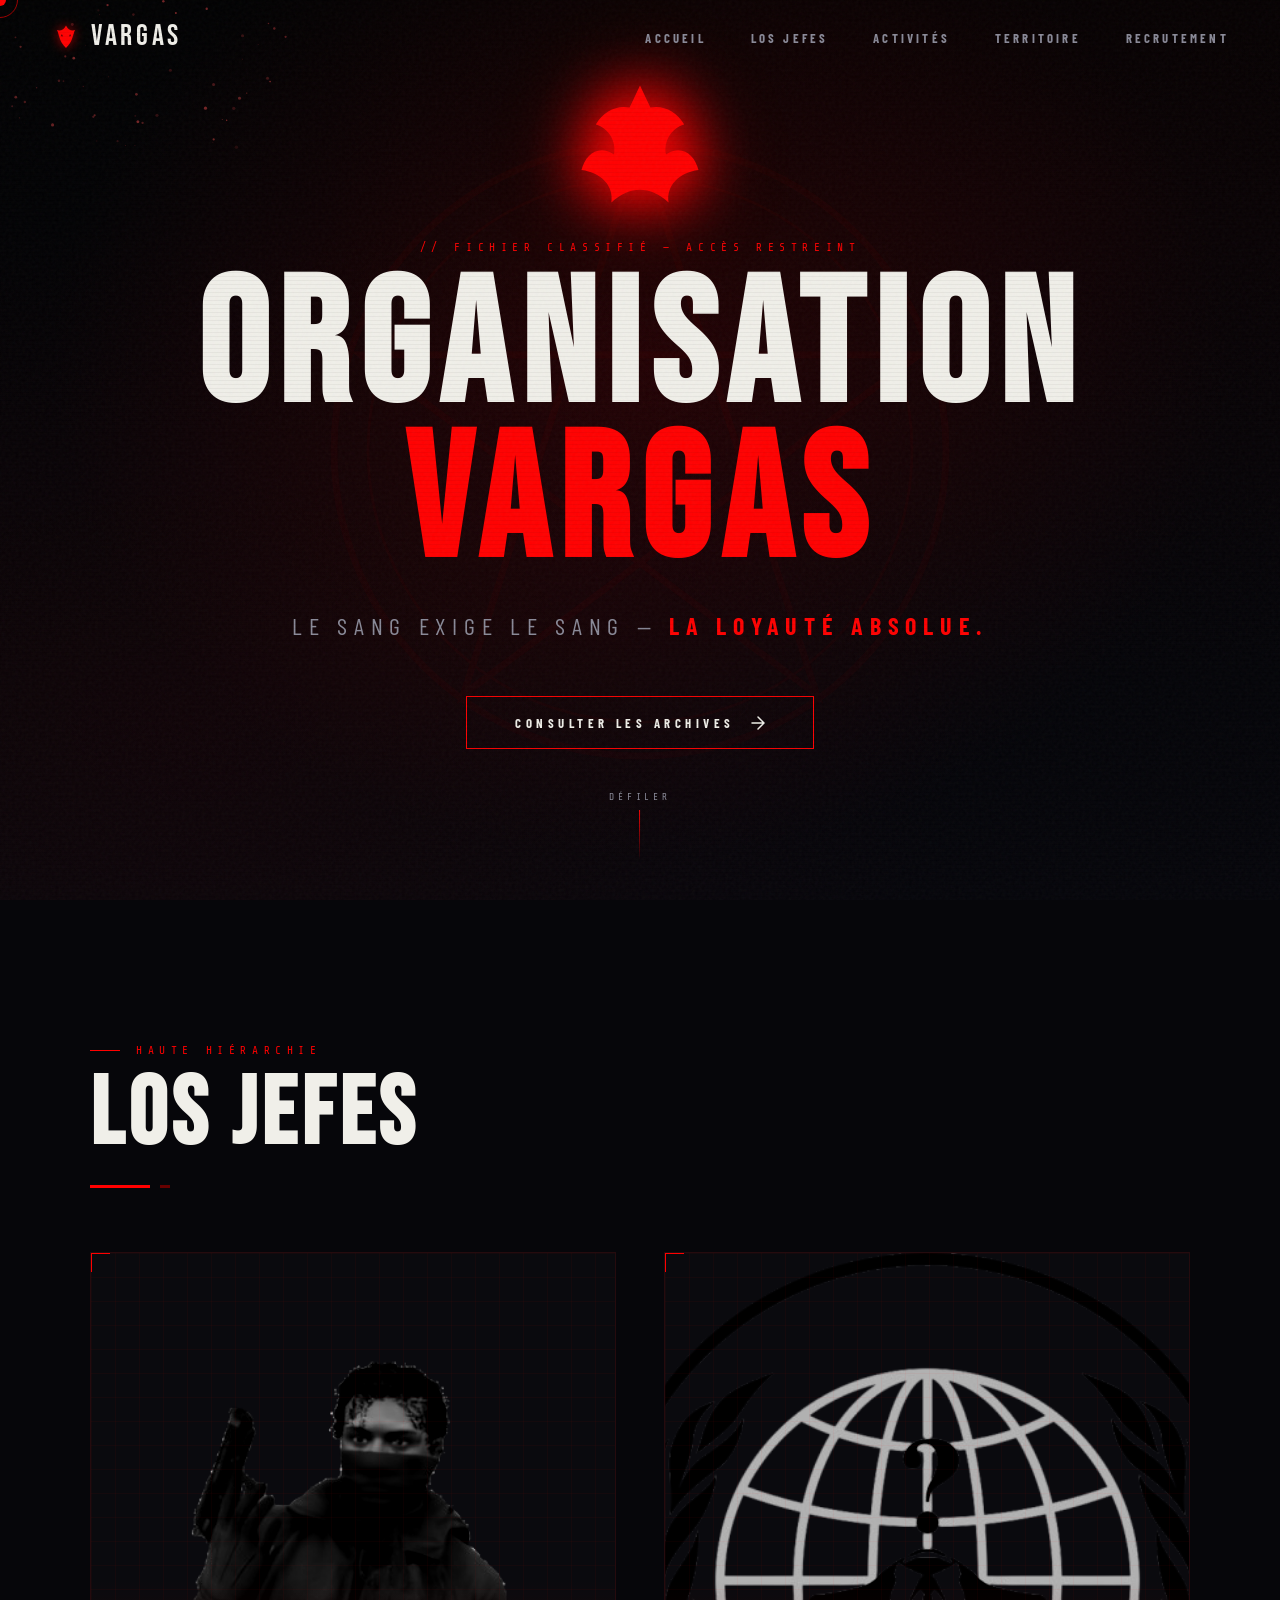
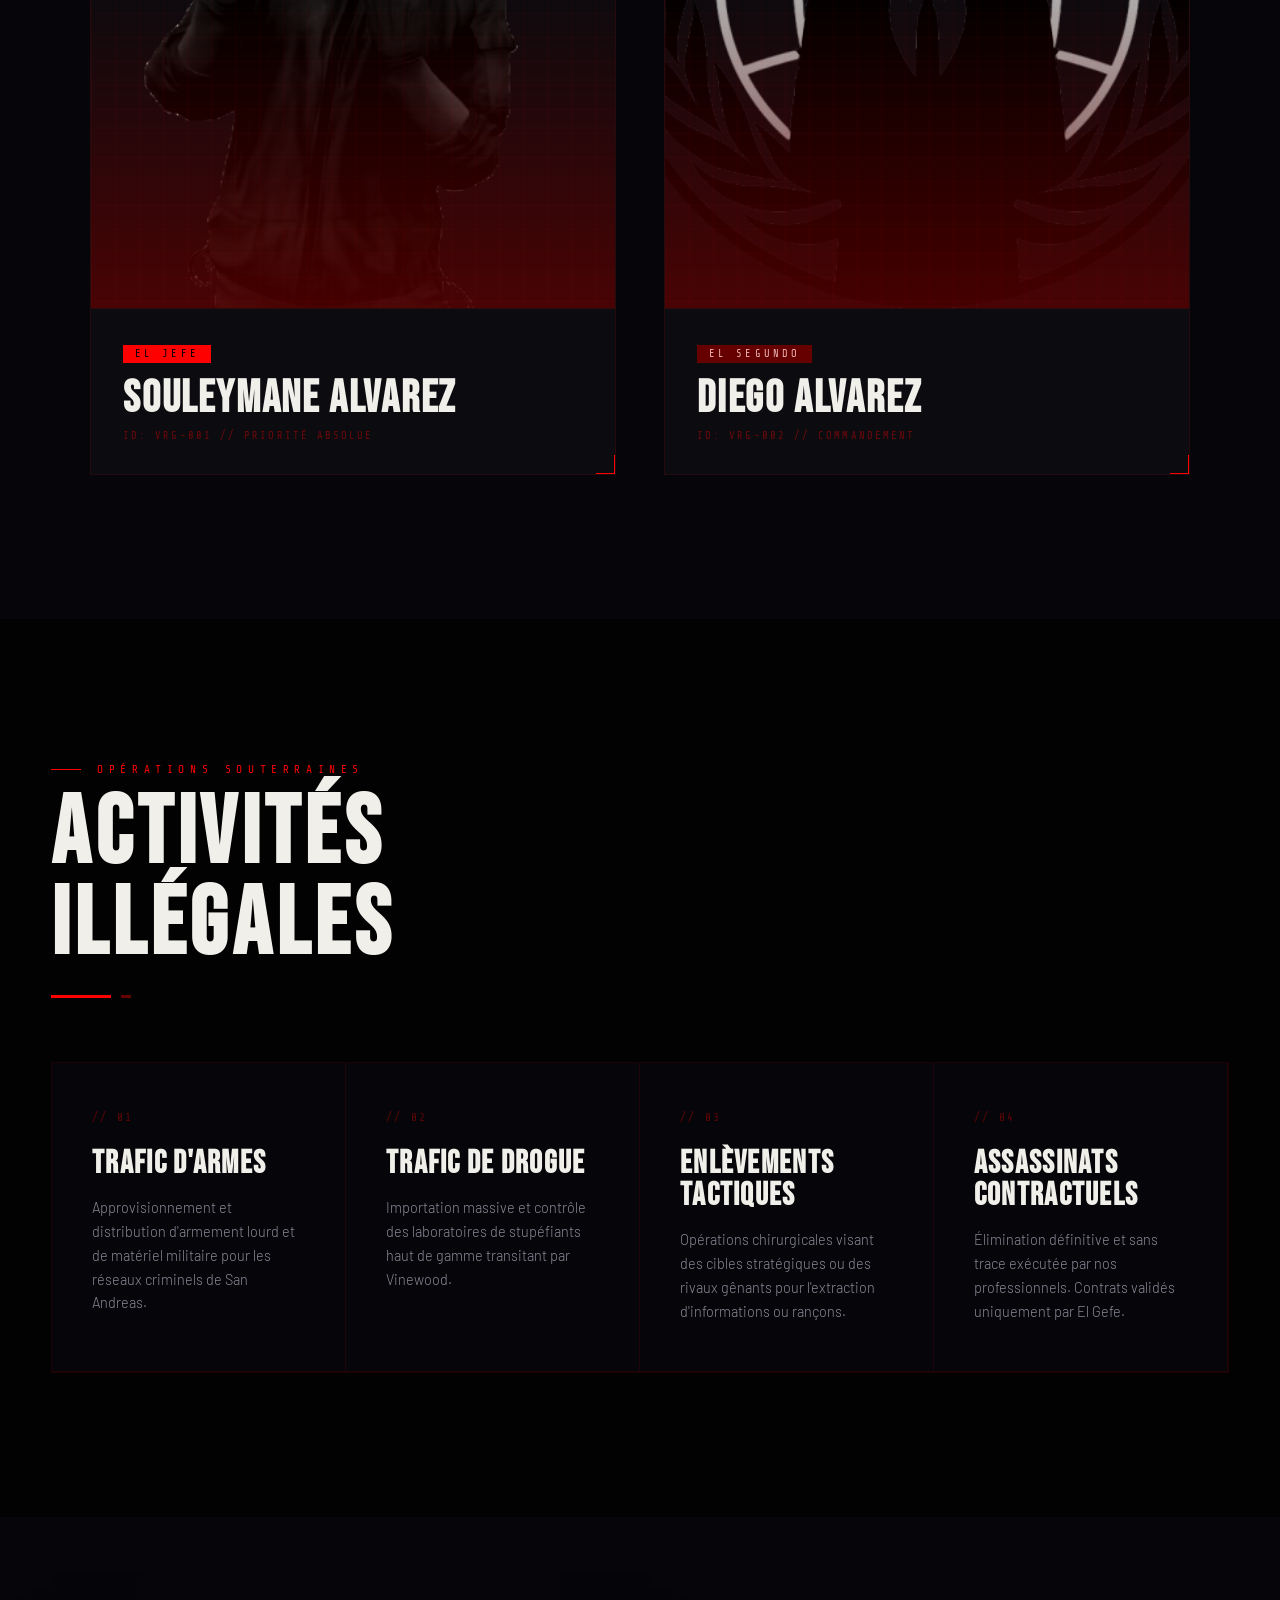
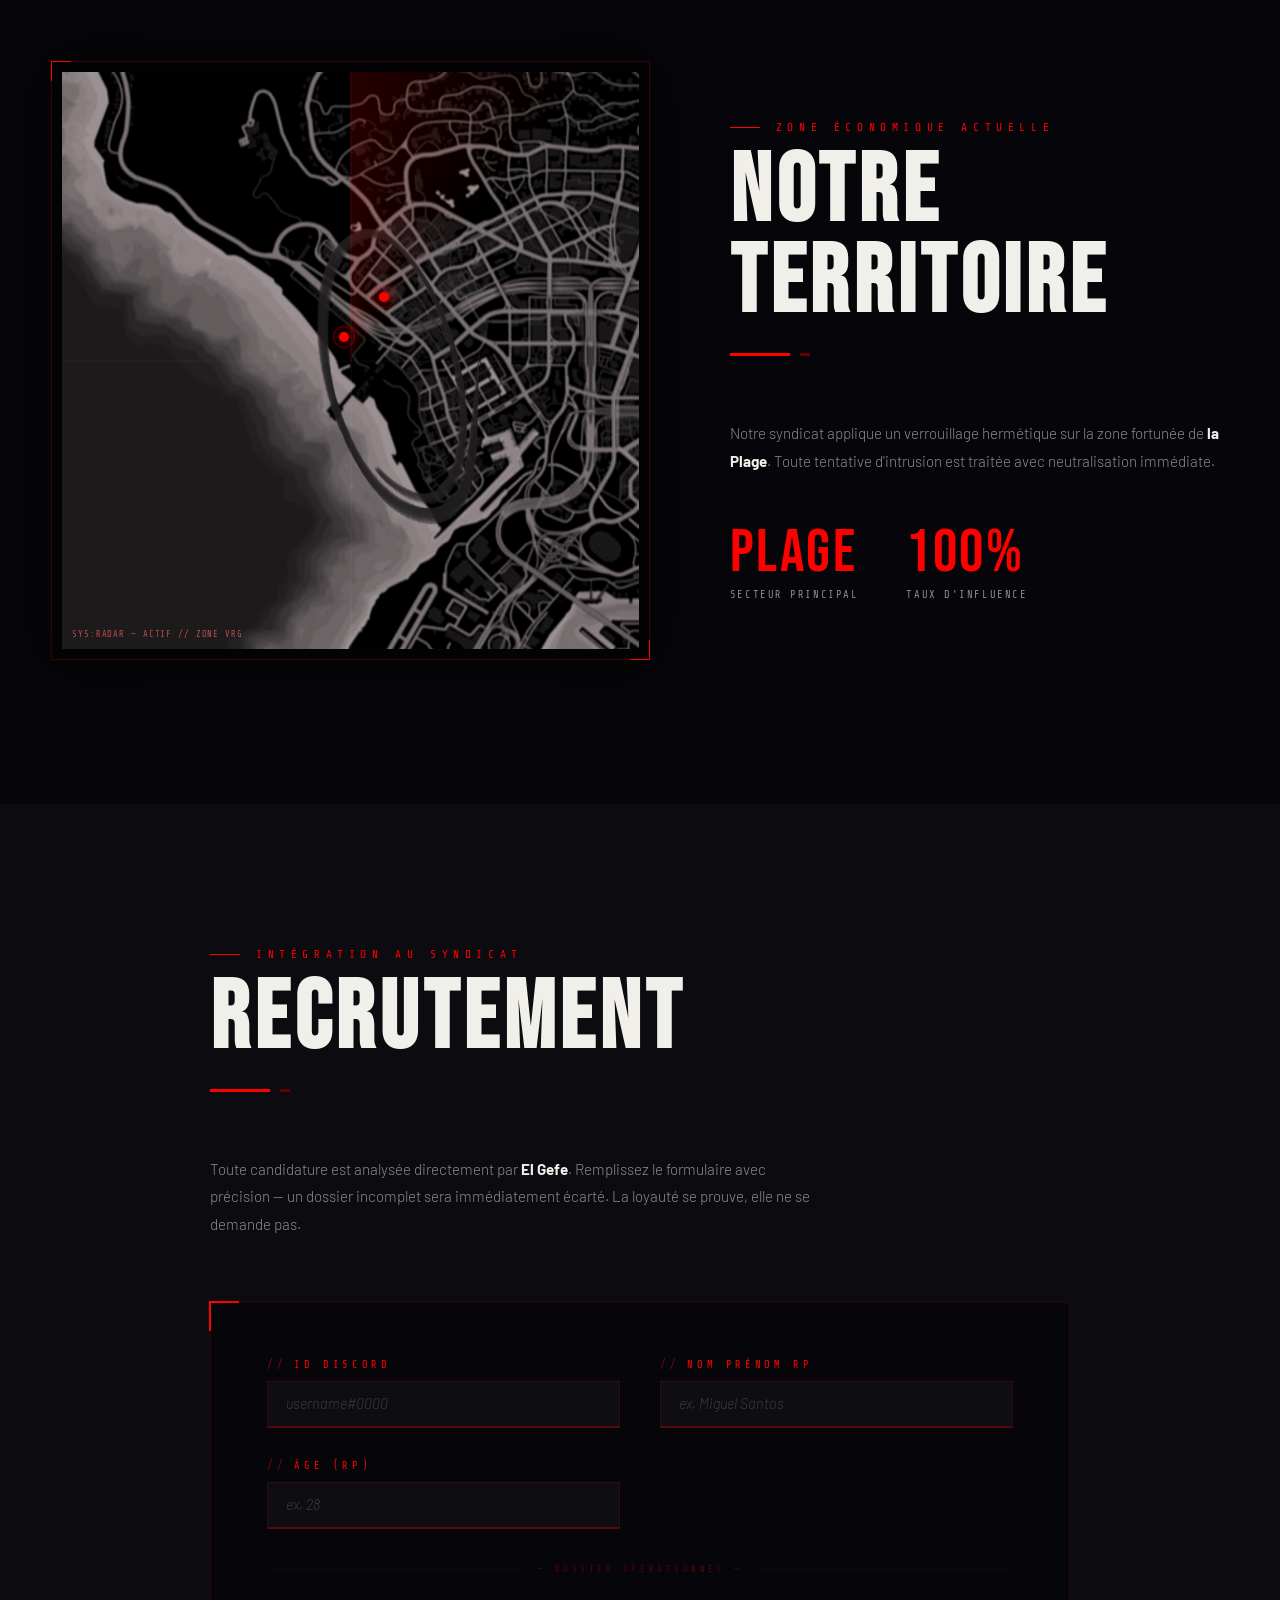
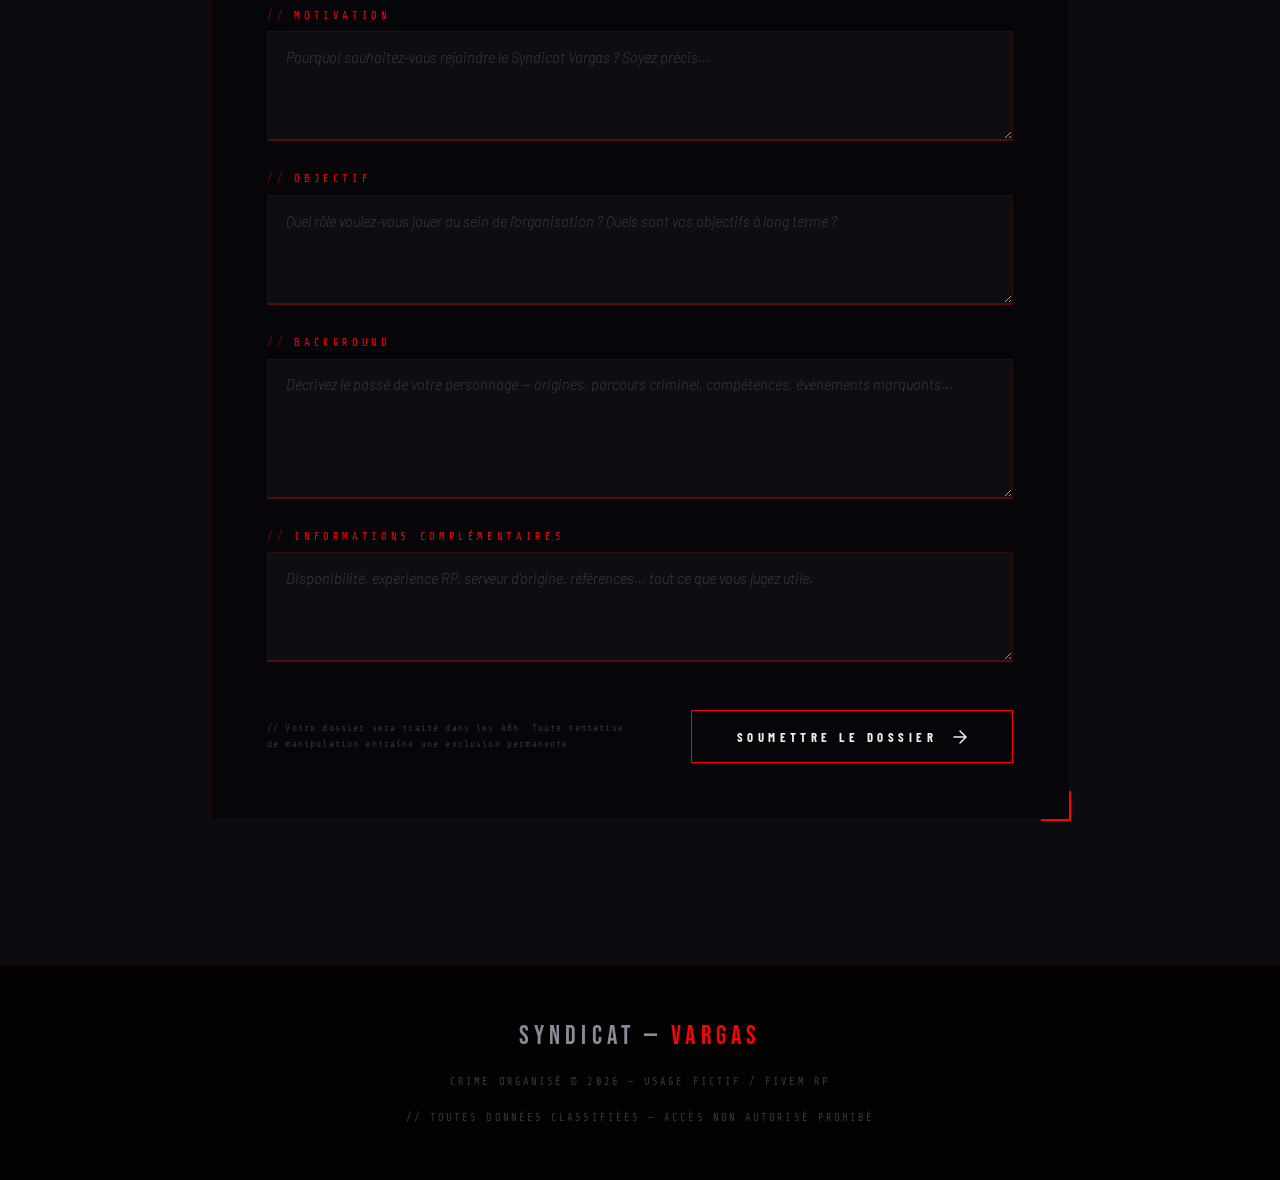
==== commit 1cd717c9: "Update index.html" ====
--- a/index.html
+++ b/index.html
@@ -1233,7 +1233,7 @@
           </svg>
         </div>
         <div class="jefe-info">
-          <span class="jefe-badge">El Gefe</span>
+          <span class="jefe-badge">El Jefe</span>
           <h3 class="jefe-name">Souleymane Alvarez</h3>
           <p class="jefe-code">ID: VRG-001 // PRIORITÉ ABSOLUE</p>
         </div>
@@ -1406,7 +1406,7 @@
       <div class="form-success" id="formSuccess">
         <div class="form-success-icon">◈</div>
         <h3>Dossier Transmis</h3>
-        <p>// VOTRE CANDIDATURE A ÉTÉ ENREGISTRÉE — EN ATTENTE DE VALIDATION PAR EL GEFE</p>
+        <p>// VOTRE CANDIDATURE A ÉTÉ ENREGISTRÉE — EN ATTENTE DE VALIDATION PAR EL JEFE</p>
       </div>
     </div>
   </section>
@@ -1631,4 +1631,4 @@
 
   </script>
 </body>
-</html>+</html>
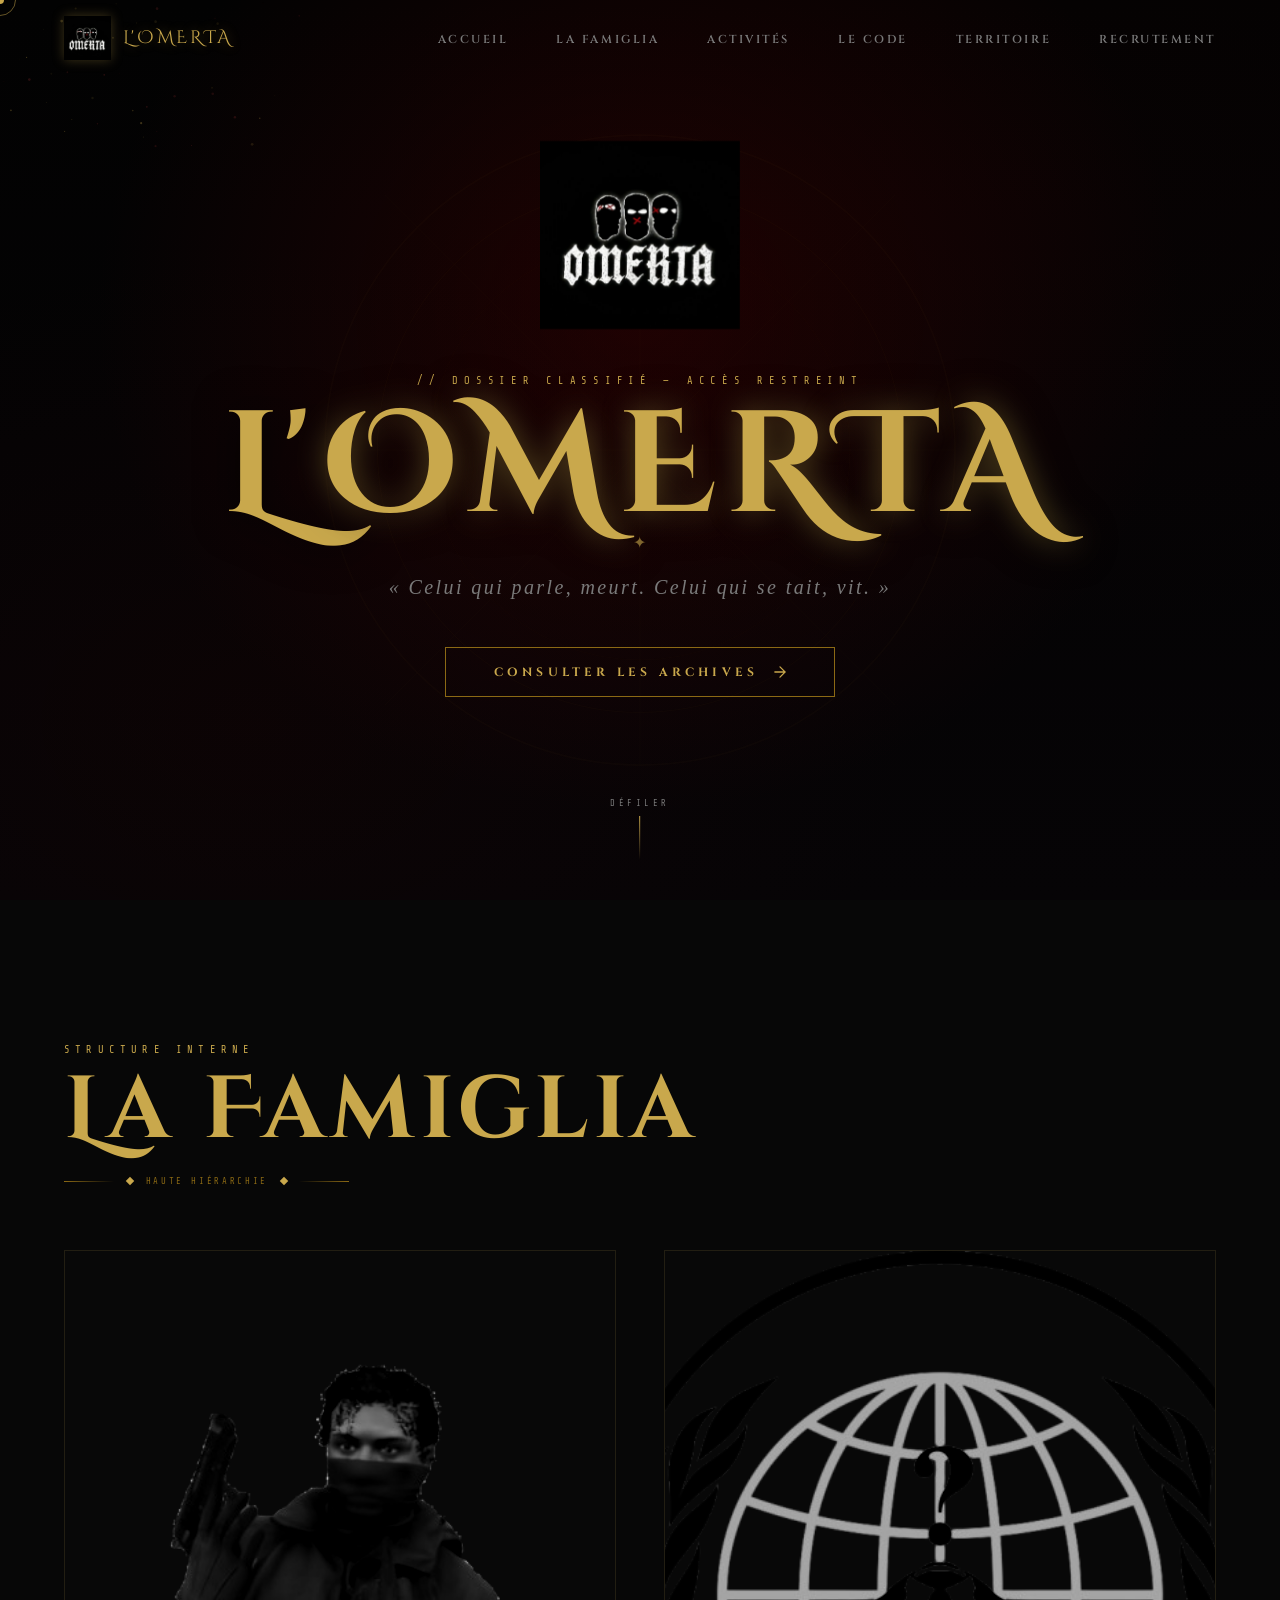
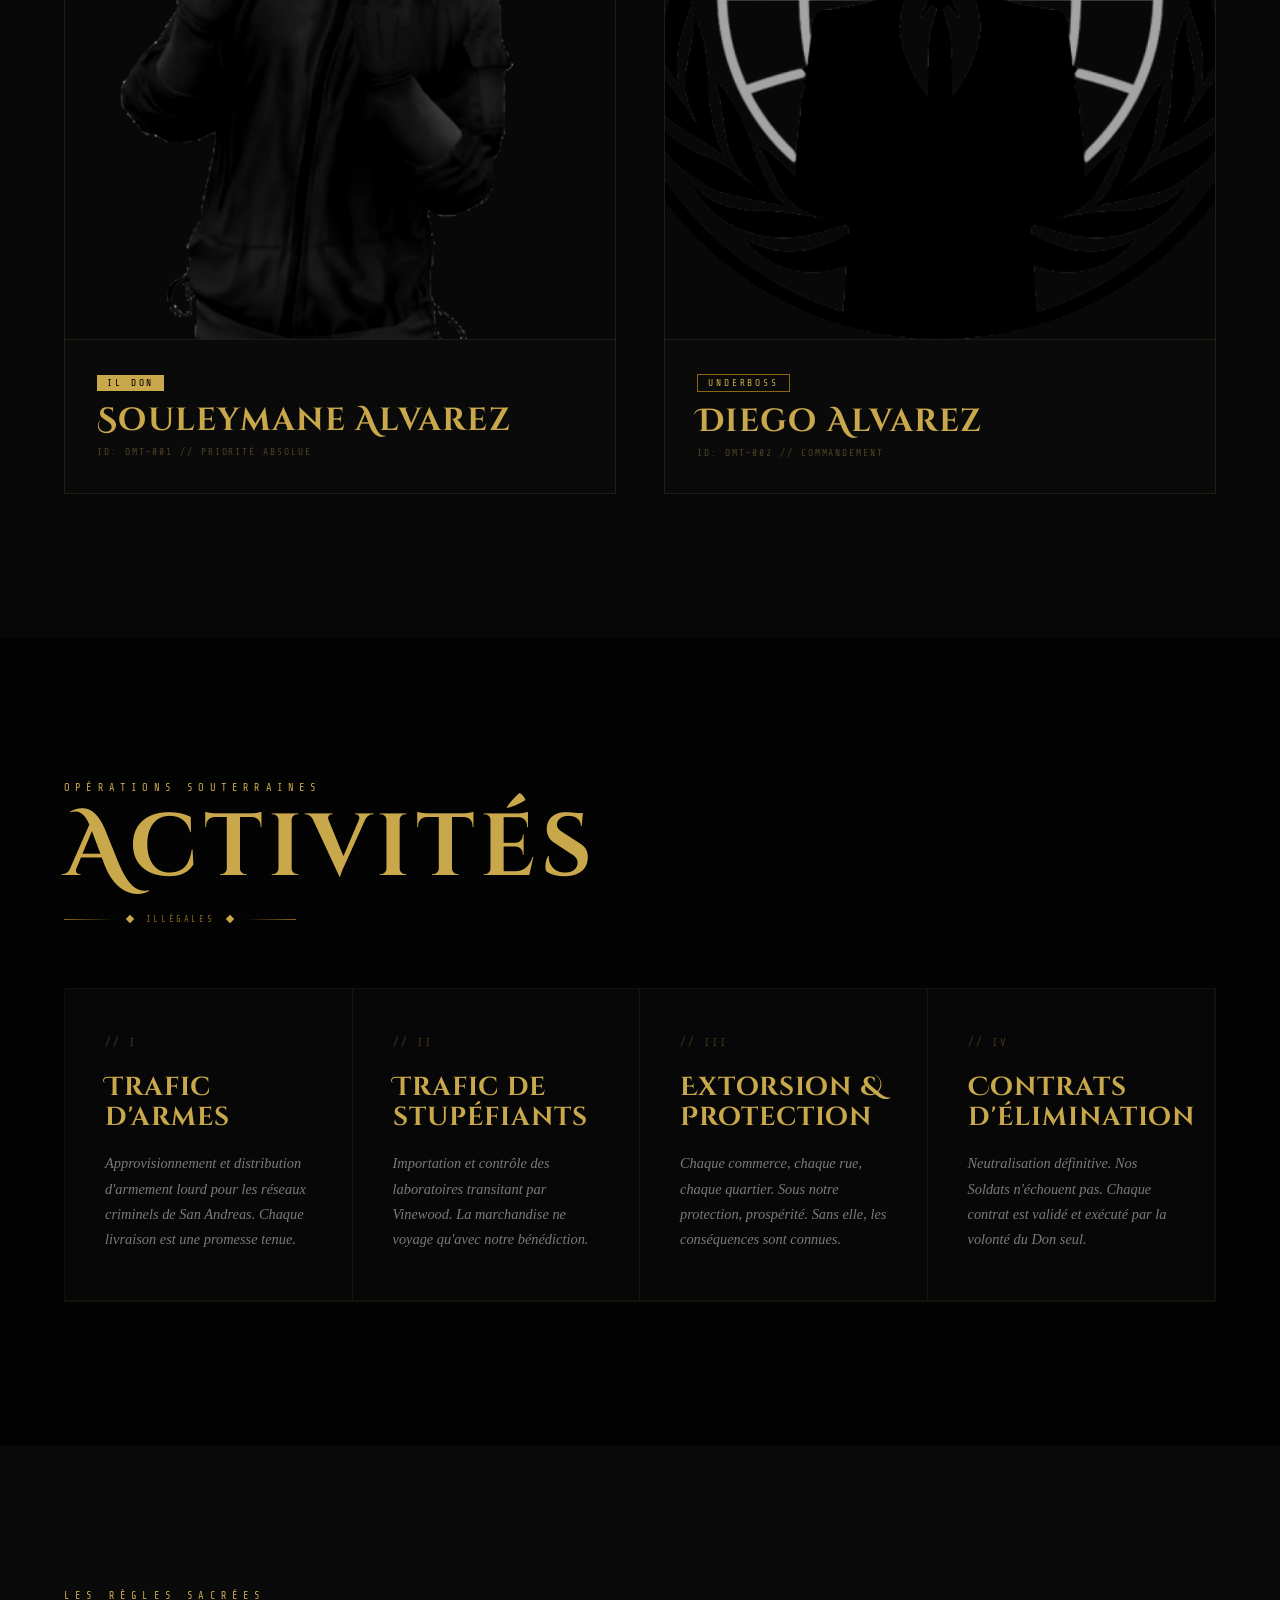
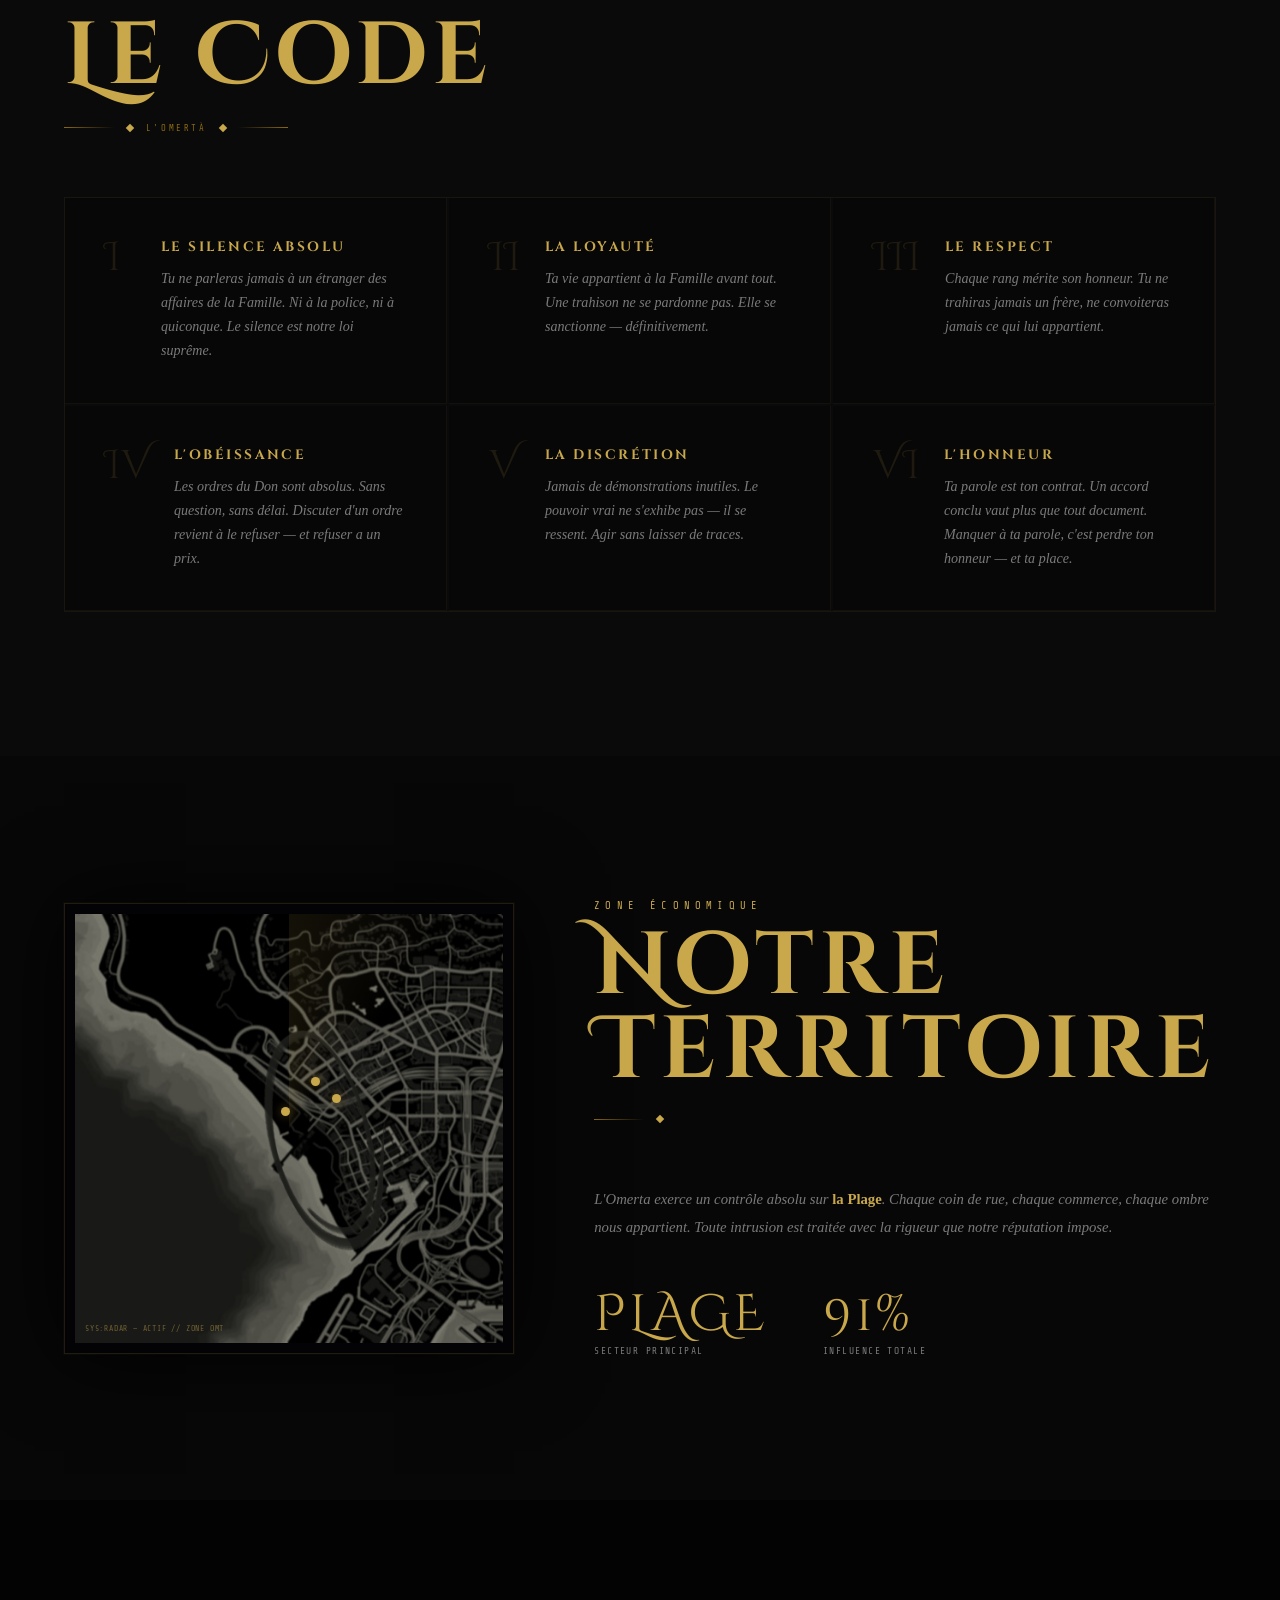
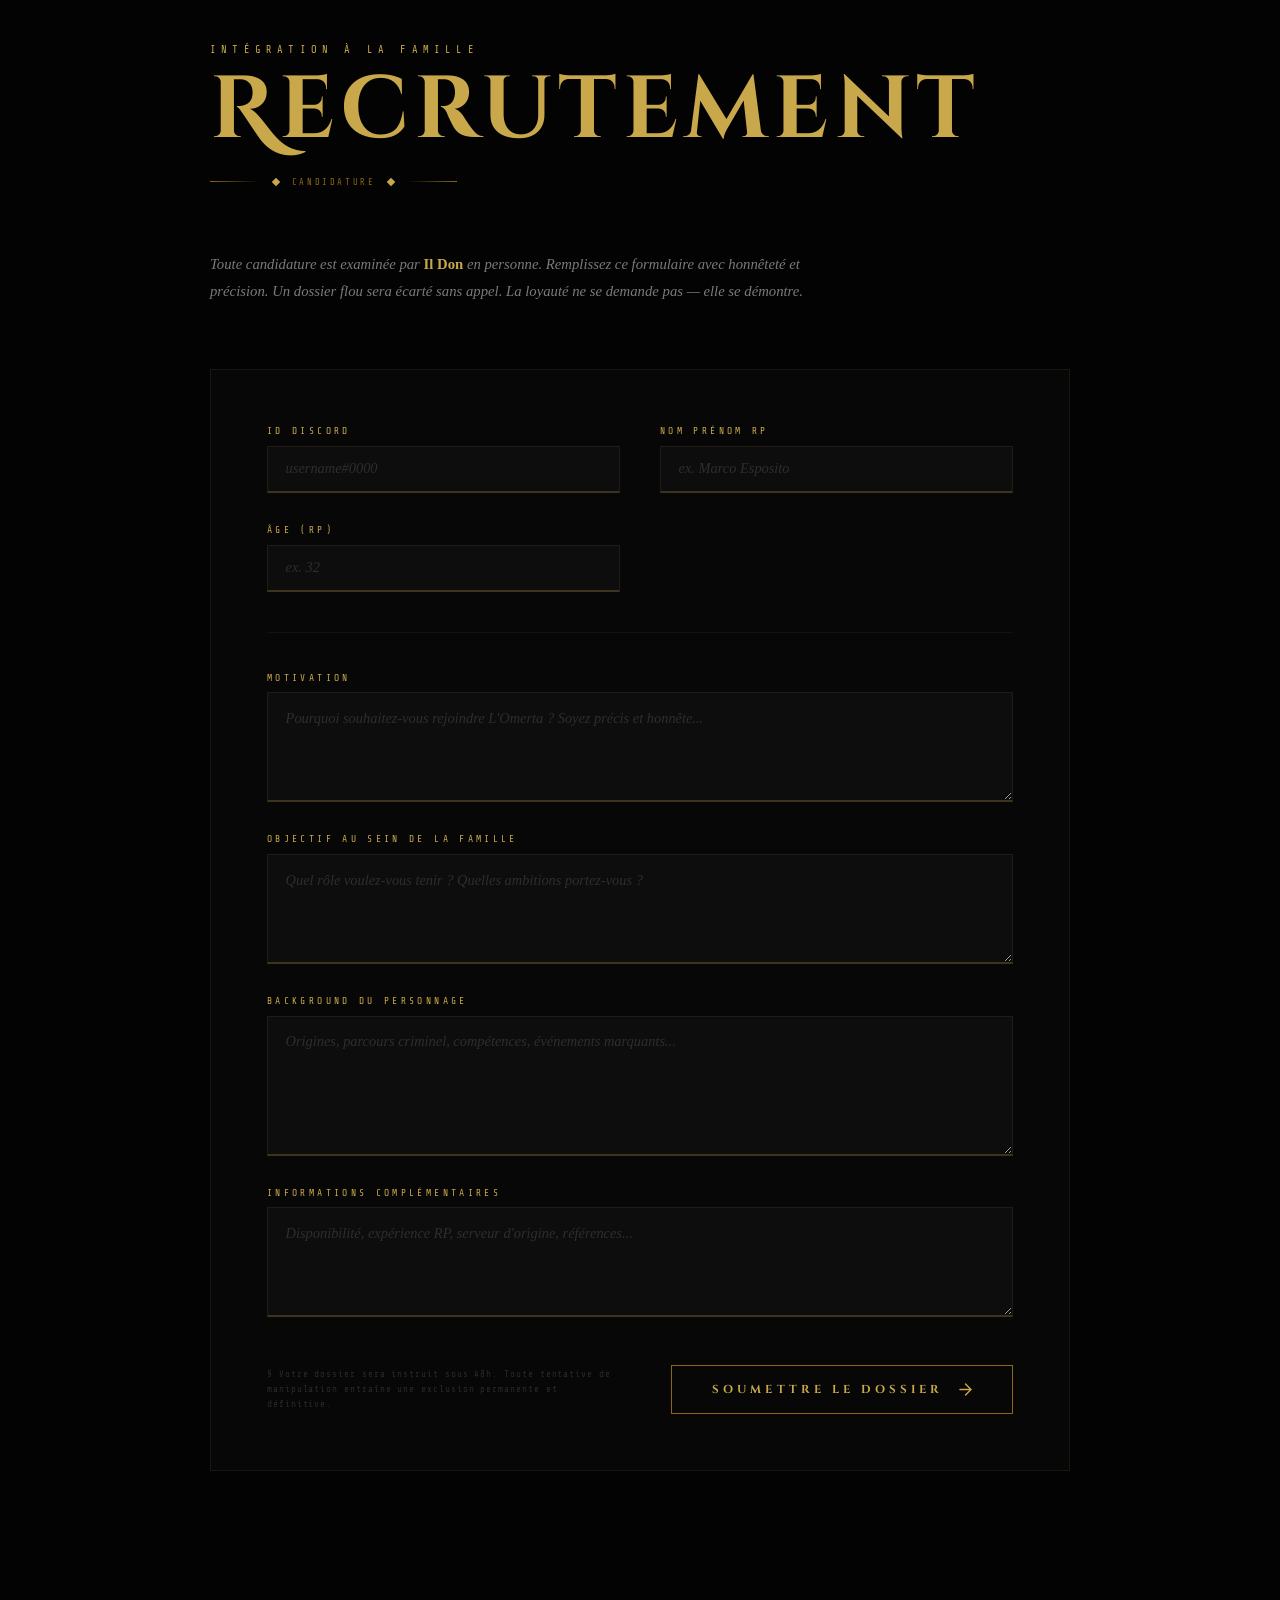
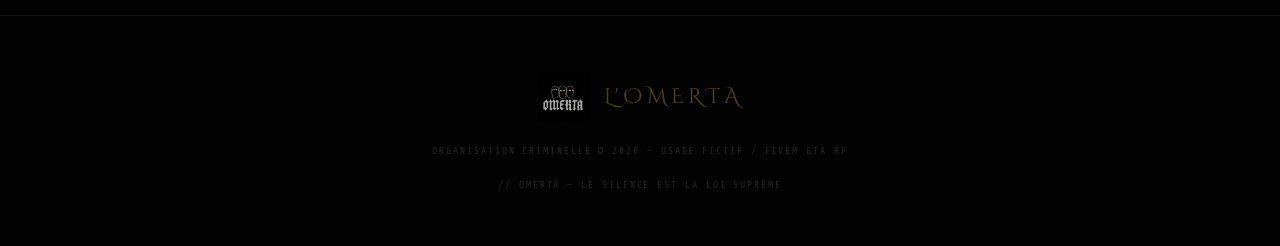
==== commit ffed15d0: "Add files via upload" ====
--- a/index.html
+++ b/index.html
@@ -3,89 +3,74 @@
 <head>
   <meta charset="UTF-8" />
   <meta name="viewport" content="width=device-width, initial-scale=1.0" />
-  <title>VARGAS — Sindicato Criminal</title>
-  <link href="https://fonts.googleapis.com/css2?family=Bebas+Neue&family=Barlow+Condensed:wght@300;400;600;700&family=Barlow:wght@300;400;500;700&family=Share+Tech+Mono&display=swap" rel="stylesheet" />
+  <title>L'OMERTA — Organisation Criminelle</title>
+  <link href="https://fonts.googleapis.com/css2?family=Cinzel+Decorative:wght@400;700;900&family=Cinzel:wght@400;600;700;900&family=IM+Fell+English:ital@0;1&family=Share+Tech+Mono&display=swap" rel="stylesheet" />
   <style>
-    /* ===========================
-       VARIABLES & RESET
-    =========================== */
     :root {
-      --rouge:        #FF0000;
-      --rouge-sombre: #660000;
-      --rouge-glow:   rgba(255, 0, 0, 0.65);
-      --rouge-soft:   rgba(255, 0, 0, 0.08);
-      --noir:         #020203;
-      --noir-2:       #06060a;
-      --noir-3:       #0c0c10;
-      --anthracite:   #111116;
-      --gris:         #2a2a32;
-      --gris-clair:   #8a8a98;
-      --blanc:        #f0efe9;
+      --rouge:        #CC0000;
+      --rouge-sombre: #550000;
+      --rouge-glow:   rgba(204,0,0,0.6);
+      --rouge-soft:   rgba(204,0,0,0.07);
+      --or:           #8B6914;
+      --or-clair:     rgb(201, 168, 76);
+      --or-glow:      rgba(201,168,76,0.4);
+      --noir:         #030303;
+      --noir-2:       #070707;
+      --noir-3:       #0a0a0a;
+      --anthracite:   #111111;
+      --gris:         #222222;
+      --gris-clair:   #7a7a7a;
+      --blanc:        rgb(201, 168, 76);
       --mono:         'Share Tech Mono', monospace;
+      --titre:        'Cinzel Decorative', serif;
+      --serif:        'Cinzel', serif;
+      --body:         'IM Fell English', serif;
     }
 
     *, *::before, *::after { box-sizing: border-box; margin: 0; padding: 0; }
     html { scroll-behavior: smooth; font-size: 16px; }
-
     body {
       background: var(--noir);
       color: var(--blanc);
-      font-family: 'Barlow', sans-serif;
-      font-weight: 300;
+      font-family: var(--body);
+      font-weight: 400;
       overflow-x: hidden;
       cursor: default;
     }
 
-    /* Custom cursor */
     * { cursor: none !important; }
     #cursor {
       position: fixed;
-      width: 12px; height: 12px;
-      background: var(--rouge);
+      width: 8px; height: 8px;
+      background: var(--or-clair);
       border-radius: 50%;
       pointer-events: none;
       z-index: 99999;
       transform: translate(-50%, -50%);
-      transition: transform 0.05s, width 0.2s, height 0.2s, background 0.2s;
+      transition: transform 0.05s, width 0.2s, height 0.2s;
       mix-blend-mode: difference;
     }
     #cursor-ring {
       position: fixed;
-      width: 36px; height: 36px;
-      border: 1px solid rgba(255,0,0,0.6);
+      width: 32px; height: 32px;
+      border: 1px solid rgba(201,168,76,0.5);
       border-radius: 50%;
       pointer-events: none;
       z-index: 99998;
       transform: translate(-50%, -50%);
-      transition: transform 0.12s ease-out, width 0.2s, height 0.2s, border-color 0.2s;
-    }
-    body:has(a:hover) #cursor, body:has(button:hover) #cursor { width: 20px; height: 20px; background: #fff; }
-    body:has(a:hover) #cursor-ring, body:has(button:hover) #cursor-ring { width: 56px; height: 56px; border-color: var(--rouge); }
-
-    /* Grain overlay */
+      transition: transform 0.12s ease-out, width 0.2s, height 0.2s;
+    }
+    body:has(a:hover) #cursor, body:has(button:hover) #cursor { width: 18px; height: 18px; }
+    body:has(a:hover) #cursor-ring, body:has(button:hover) #cursor-ring { width: 50px; height: 50px; border-color: var(--or-clair); }
+
     body::after {
-      content: '';
+      content: \'\';
       position: fixed;
       inset: 0;
-      background-image: url("data:image/svg+xml,%3Csvg viewBox='0 0 300 300' xmlns='http://www.w3.org/2000/svg'%3E%3Cfilter id='n'%3E%3CfeTurbulence type='fractalNoise' baseFrequency='0.9' numOctaves='4' stitchTiles='stitch'/%3E%3C/filter%3E%3Crect width='100%25' height='100%25' filter='url(%23n)' opacity='0.04'/%3E%3C/svg%3E");
+      background-image: url("data:image/svg+xml,%3Csvg viewBox=\'0 0 300 300\' xmlns=\'http://www.w3.org/2000/svg\'%3E%3Cfilter id=\'n\'%3E%3CfeTurbulence type=\'fractalNoise\' baseFrequency=\'0.9\' numOctaves=\'4\' stitchTiles=\'stitch\'/%3E%3C/filter%3E%3Crect width=\'100%25\' height=\'100%25\' filter=\'url(%23n)\' opacity=\'0.05\'/%3E%3C/svg%3E");
       pointer-events: none;
       z-index: 9997;
-    }
-
-    /* Scanlines */
-    body::before {
-      content: '';
-      position: fixed;
-      inset: 0;
-      background: repeating-linear-gradient(
-        0deg,
-        transparent,
-        transparent 3px,
-        rgba(0,0,0,0.04) 3px,
-        rgba(0,0,0,0.04) 4px
-      );
-      pointer-events: none;
-      z-index: 9996;
+      opacity: 0.6;
     }
 
     ::-webkit-scrollbar { width: 4px; }
@@ -94,7 +79,7 @@
     ::-webkit-scrollbar-thumb:hover { background: var(--rouge); }
 
     /* ===========================
-       PAGE LOADER
+       LOADER
     =========================== */
     #loader {
       position: fixed;
@@ -105,55 +90,42 @@
       flex-direction: column;
       align-items: center;
       justify-content: center;
-      gap: 2rem;
-    }
-
-    .loader-logo {
-      width: 80px; height: 80px;
-      fill: var(--rouge);
-      filter: drop-shadow(0 0 20px var(--rouge-glow));
-      animation: loaderPulse 0.8s ease-in-out infinite alternate;
+      gap: 2.5rem;
+    }
+    .loader-crest {
+      width: 140px;
+      animation: loaderPulse 1.2s ease-in-out infinite alternate;
     }
     @keyframes loaderPulse {
-      0% { filter: drop-shadow(0 0 10px var(--rouge-glow)); opacity: 0.7; }
-      100% { filter: drop-shadow(0 0 30px rgba(255,0,0,0.9)); opacity: 1; }
-    }
-
+      0%   { filter: drop-shadow(0 0 8px rgba(201,168,76,0.3)) brightness(0.7); }
+      100% { filter: drop-shadow(0 0 28px rgba(201,168,76,0.8)) brightness(1.1); }
+    }
     .loader-bar {
-      width: 240px;
-      height: 2px;
+      width: 200px; height: 1px;
       background: var(--gris);
       position: relative;
       overflow: hidden;
     }
     .loader-bar::after {
-      content: '';
+      content: \'\';
       position: absolute;
-      left: -100%;
-      top: 0;
-      width: 100%;
-      height: 100%;
-      background: var(--rouge);
-      animation: loaderFill 1.8s ease-out forwards;
+      left: -100%; top: 0;
+      width: 100%; height: 100%;
+      background: linear-gradient(to right, transparent, var(--or-clair), transparent);
+      animation: loaderFill 2s ease-out forwards;
     }
     @keyframes loaderFill { to { left: 100%; } }
-
     .loader-text {
       font-family: var(--mono);
-      font-size: 0.7rem;
-      color: var(--rouge);
-      letter-spacing: 0.4em;
+      font-size: 0.65rem;
+      color: var(--or-clair);
+      letter-spacing: 0.5em;
       text-transform: uppercase;
-      animation: blink 1s step-end infinite;
+      animation: blink 1.2s step-end infinite;
     }
     @keyframes blink { 50% { opacity: 0; } }
-
-    #loader.fade-out {
-      animation: loaderFadeOut 0.6s ease forwards;
-    }
-    @keyframes loaderFadeOut {
-      to { opacity: 0; pointer-events: none; }
-    }
+    #loader.fade-out { animation: loaderFadeOut 0.7s ease forwards; }
+    @keyframes loaderFadeOut { to { opacity: 0; pointer-events: none; } }
 
     /* ===========================
        NAVBAR
@@ -165,104 +137,79 @@
       display: flex;
       align-items: center;
       justify-content: space-between;
-      padding: 0 4vw;
-      height: 72px;
-      transition: background 0.4s, box-shadow 0.4s;
+      padding: 0 5vw;
+      height: 76px;
+      transition: background 0.5s, box-shadow 0.5s;
     }
     #navbar.scrolled {
-      background: rgba(2,2,3,0.92);
-      backdrop-filter: blur(24px);
-      box-shadow: 0 1px 0 rgba(255,0,0,0.15);
-    }
-
+      background: rgba(3,3,3,0.95);
+      backdrop-filter: blur(20px);
+      box-shadow: 0 1px 0 rgba(201,168,76,0.12);
+    }
     .nav-logo {
       display: flex;
       align-items: center;
-      gap: 10px;
+      gap: 12px;
       text-decoration: none;
-      font-family: 'Bebas Neue', sans-serif;
-      font-size: 1.9rem;
-      letter-spacing: 0.12em;
-      color: var(--blanc);
-    }
-    .nav-logo svg {
-      width: 30px; height: 30px;
-      fill: var(--rouge);
-      filter: drop-shadow(0 0 6px var(--rouge-glow));
-    }
-
-    nav ul {
-      list-style: none;
-      display: flex;
-      gap: 2.8rem;
-    }
+    }
+    .nav-logo img { height: 44px; filter: drop-shadow(0 0 6px rgba(201,168,76,0.3)); }
+    .nav-logo-text {
+      font-family: var(--titre);
+      font-size: 1.1rem;
+      letter-spacing: 0.15em;
+      color: var(--or-clair);
+      text-shadow: 0 0 12px var(--or-glow);
+    }
+    nav ul { list-style: none; display: flex; gap: 3rem; }
     nav ul li a {
-      font-family: 'Barlow Condensed', sans-serif;
-      font-size: 0.8rem;
-      font-weight: 700;
-      letter-spacing: 0.25em;
+      font-family: var(--serif);
+      font-size: 0.72rem;
+      font-weight: 600;
+      letter-spacing: 0.22em;
       text-transform: uppercase;
       color: var(--gris-clair);
       text-decoration: none;
       position: relative;
       transition: color 0.3s;
     }
-    nav ul li a::before {
-      content: attr(data-text);
+    nav ul li a::after {
+      content: \'\';
       position: absolute;
-      left: 0; top: 0;
-      color: var(--rouge);
-      clip-path: inset(0 100% 0 0);
-      transition: clip-path 0.4s ease;
-    }
-    nav ul li a:hover { color: var(--blanc); }
-    nav ul li a:hover::before { clip-path: inset(0 0% 0 0); }
-
-    /* Hamburger */
+      bottom: -4px; left: 0;
+      width: 0; height: 1px;
+      background: var(--or-clair);
+      transition: width 0.4s ease;
+    }
+    nav ul li a:hover { color: var(--or-clair); }
+    nav ul li a:hover::after { width: 100%; }
+
     .hamburger {
-      display: none;
-      flex-direction: column;
-      gap: 5px;
-      background: none;
-      border: none;
-      padding: 4px;
-    }
-    .hamburger span {
-      display: block;
-      width: 28px; height: 2px;
-      background: var(--blanc);
-      transition: 0.3s;
-    }
-    .hamburger.open span:nth-child(1) { transform: translateY(7px) rotate(45deg); }
+      display: none; flex-direction: column;
+      gap: 5px; background: none; border: none; padding: 4px;
+    }
+    .hamburger span { display: block; width: 26px; height: 1px; background: var(--or-clair); transition: 0.3s; }
+    .hamburger.open span:nth-child(1) { transform: translateY(6px) rotate(45deg); }
     .hamburger.open span:nth-child(2) { opacity: 0; }
-    .hamburger.open span:nth-child(3) { transform: translateY(-7px) rotate(-45deg); }
-
-    /* Mobile menu */
+    .hamburger.open span:nth-child(3) { transform: translateY(-6px) rotate(-45deg); }
     #mobile-menu {
       display: none;
-      position: fixed;
-      inset: 0;
-      top: 72px;
-      background: rgba(2,2,3,0.97);
+      position: fixed; inset: 0; top: 76px;
+      background: rgba(3,3,3,0.97);
       z-index: 999;
       flex-direction: column;
-      align-items: center;
-      justify-content: center;
-      gap: 3rem;
-      backdrop-filter: blur(20px);
-      opacity: 0;
-      transition: opacity 0.3s;
+      align-items: center; justify-content: center;
+      gap: 3rem; backdrop-filter: blur(20px);
+      opacity: 0; transition: opacity 0.3s;
     }
     #mobile-menu.visible { display: flex; opacity: 1; }
     #mobile-menu a {
-      font-family: 'Bebas Neue', sans-serif;
-      font-size: 3.5rem;
+      font-family: var(--titre);
+      font-size: 2.2rem;
       letter-spacing: 0.1em;
       color: var(--gris-clair);
-      text-decoration: none;
-      transition: color 0.3s;
-    }
-    #mobile-menu a:hover { color: var(--rouge); }
+      text-decoration: none; transition: color 0.3s;
+    }
+    #mobile-menu a:hover { color: var(--or-clair); }
 
     /* ===========================
        HERO
@@ -273,264 +220,221 @@
       display: flex;
       align-items: center;
       justify-content: center;
-      padding-top: 72px;
+      padding-top: 76px;
       overflow: hidden;
     }
-
-    /* Animated radial BG */
     .hero-bg {
-      position: absolute;
-      inset: 0;
+      position: absolute; inset: 0;
       background:
-        radial-gradient(ellipse at 50% 40%, rgba(100,0,0,0.3) 0%, transparent 65%),
-        radial-gradient(ellipse at 15% 80%, rgba(80,0,0,0.15) 0%, transparent 50%),
-        radial-gradient(ellipse at 85% 20%, rgba(80,0,0,0.1) 0%, transparent 50%),
-        linear-gradient(180deg, #010102 0%, #05050a 100%);
+        radial-gradient(ellipse at 50% 35%, rgba(80,0,0,0.35) 0%, transparent 60%),
+        radial-gradient(ellipse at 20% 80%, rgba(50,0,0,0.15) 0%, transparent 45%),
+        radial-gradient(ellipse at 80% 20%, rgba(50,0,0,0.1) 0%, transparent 45%),
+        linear-gradient(180deg, #020202 0%, #060406 100%);
       z-index: 0;
     }
 
-    /* Rotating pentagram BG */
-    .hero-pentagram-bg {
+    /* Ornamental rings in background */
+    .hero-ornament-bg {
       position: absolute;
       top: 50%; left: 50%;
       transform: translate(-50%, -50%);
-      width: 680px; height: 680px;
+      width: 700px; height: 700px;
       opacity: 0;
       pointer-events: none;
-      animation: pentaFadeIn 2s 2s ease forwards, slowRotate 60s 2s linear infinite;
-    }
-    @keyframes pentaFadeIn { to { opacity: 0.035; } }
+      animation: ornFadeIn 2s 2s ease forwards, slowRotate 90s 2s linear infinite;
+    }
+    @keyframes ornFadeIn { to { opacity: 0.025; } }
     @keyframes slowRotate { to { transform: translate(-50%, -50%) rotate(360deg); } }
 
-    /* Particle canvas */
     #particles {
-      position: absolute;
-      inset: 0;
-      z-index: 1;
-      pointer-events: none;
+      position: absolute; inset: 0;
+      z-index: 1; pointer-events: none;
     }
 
     .hero-content {
-      position: relative;
-      z-index: 10;
-      text-align: center;
-      padding: 0 2rem;
-    }
-
-    .hero-demon-logo {
-      width: 130px; height: 130px;
-      margin: 0 auto 2rem;
-      fill: var(--rouge);
-      filter: drop-shadow(0 0 30px rgba(255,0,0,0.9));
+      position: relative; z-index: 10;
+      text-align: center; padding: 0 2rem;
+    }
+
+    .hero-logo-wrap {
+      width: 200px; height: 200px;
+      margin: 0 auto 2.5rem;
       opacity: 0;
-      transform: scale(0.6);
-      animation: logoReveal 1s 2.2s cubic-bezier(0.16,1,0.3,1) forwards;
-    }
-    @keyframes logoReveal {
-      to { opacity: 1; transform: scale(1); }
-    }
-    .hero-demon-logo svg {
-      animation: demonPulse 3s ease-in-out infinite alternate;
-    }
-    @keyframes demonPulse {
-      0% { filter: drop-shadow(0 0 15px rgba(255,0,0,0.6)); transform: scale(1); }
-      100% { filter: drop-shadow(0 0 40px rgba(255,0,0,0.95)); transform: scale(1.04); }
+      transform: scale(0.7);
+      animation: logoReveal 1.2s 2.2s cubic-bezier(0.16,1,0.3,1) forwards;
+    }
+    .hero-logo-wrap img {
+      width: 100%; height: 100%;
+      object-fit: contain;
+      animation: logoPulse 4s ease-in-out infinite alternate;
+    }
+    @keyframes logoReveal { to { opacity: 1; transform: scale(1); } }
+    @keyframes logoPulse {
+      0%   { filter: drop-shadow(0 0 20px rgba(201,168,76,0.25)) drop-shadow(0 0 40px rgba(204,0,0,0.2)); }
+      100% { filter: drop-shadow(0 0 40px rgba(201,168,76,0.5)) drop-shadow(0 0 60px rgba(204,0,0,0.35)); }
     }
 
     .hero-eyebrow {
       font-family: var(--mono);
-      font-size: 0.7rem;
-      color: var(--rouge);
-      letter-spacing: 0.5em;
+      font-size: 0.65rem;
+      color: var(--or-clair);
+      letter-spacing: 0.55em;
       text-transform: uppercase;
-      margin-bottom: 1.2rem;
+      margin-bottom: 1rem;
       opacity: 0;
-      animation: slideUp 0.8s 2.6s ease forwards;
+      animation: slideUp 0.8s 2.7s ease forwards;
     }
 
     .hero-title {
-      font-family: 'Bebas Neue', sans-serif;
-      font-size: clamp(5rem, 16vw, 11rem);
-      letter-spacing: 0.06em;
-      line-height: 0.88;
+      font-family: var(--titre);
+      font-size: clamp(3.8rem, 13vw, 9rem);
+      letter-spacing: 0.08em;
+      line-height: 0.9;
       color: var(--blanc);
       position: relative;
       opacity: 0;
-      animation: slideUp 1s 2.8s cubic-bezier(0.16,1,0.3,1) forwards;
-    }
-    .hero-title .red { color: var(--rouge); position: relative; }
-    /* Glitch effect on VARGAS */
-    .hero-title .red::before,
-    .hero-title .red::after {
-      content: attr(data-text);
-      position: absolute;
-      top: 0; left: 0;
+      animation: slideUp 1s 2.9s cubic-bezier(0.16,1,0.3,1) forwards;
+      text-shadow: 0 2px 40px rgba(0,0,0,0.8);
+    }
+    .hero-title .accent {
+      color: var(--or-clair);
+      text-shadow: 0 0 30px var(--or-glow), 0 2px 40px rgba(0,0,0,0.8);
+    }
+
+    .hero-rule {
+      width: 180px; height: 1px;
+      background: linear-gradient(to right, transparent, var(--or-clair), transparent);
+      margin: 1.8rem auto;
       opacity: 0;
-    }
-    .hero-title .red::before {
-      color: #ff00aa;
-      clip-path: inset(20% 0 60% 0);
-      animation: glitch1 6s 3.5s step-end infinite;
-    }
-    .hero-title .red::after {
-      color: #00ffff;
-      clip-path: inset(60% 0 10% 0);
-      animation: glitch2 6s 3.8s step-end infinite;
-    }
-    @keyframes glitch1 {
-      0%,95%,100% { opacity: 0; transform: none; }
-      96% { opacity: 0.8; transform: translate(-4px, 2px); }
-      97% { opacity: 0.8; transform: translate(4px, -2px); }
-      98% { opacity: 0; }
-    }
-    @keyframes glitch2 {
-      0%,94%,100% { opacity: 0; transform: none; }
-      95% { opacity: 0.8; transform: translate(5px, 3px); }
-      96% { opacity: 0.8; transform: translate(-3px, -1px); }
-      97% { opacity: 0; }
-    }
+      animation: fadeIn 0.8s 3.2s ease forwards;
+    }
+    .hero-rule-ornament {
+      display: flex; align-items: center; justify-content: center;
+      gap: 1rem; margin: 0 auto 1.5rem;
+      opacity: 0;
+      animation: fadeIn 0.8s 3.3s ease forwards;
+    }
+    .hero-rule-ornament span { font-size: 1rem; color: var(--or-clair); opacity: 0.6; }
+    .hero-rule-ornament::before,
+    .hero-rule-ornament::after {
+      content: \'\';
+      height: 1px; width: 80px;
+      background: linear-gradient(to right, transparent, var(--or));
+    }
+    .hero-rule-ornament::after { background: linear-gradient(to left, transparent, var(--or)); }
 
     .hero-slogan {
-      font-family: 'Barlow Condensed', sans-serif;
-      font-size: clamp(1rem, 3vw, 1.5rem);
-      font-weight: 400;
-      letter-spacing: 0.28em;
-      text-transform: uppercase;
+      font-family: var(--body);
+      font-size: clamp(0.9rem, 2.5vw, 1.25rem);
+      font-style: italic;
+      letter-spacing: 0.12em;
       color: var(--gris-clair);
-      margin-top: 1.8rem;
-      margin-bottom: 3.5rem;
+      margin-bottom: 3rem;
       opacity: 0;
-      animation: slideUp 0.8s 3.2s ease forwards;
-    }
-    .hero-slogan em { color: var(--rouge); font-style: normal; font-weight: 700; }
-
-    /* Scroll indicator */
+      animation: slideUp 0.8s 3.4s ease forwards;
+    }
+
     .scroll-hint {
-      position: absolute;
-      bottom: 2.5rem;
-      left: 50%;
+      position: absolute; bottom: 2.5rem; left: 50%;
       transform: translateX(-50%);
-      display: flex;
-      flex-direction: column;
-      align-items: center;
-      gap: 0.5rem;
-      opacity: 0;
-      animation: fadeIn 1s 4s ease forwards;
+      display: flex; flex-direction: column;
+      align-items: center; gap: 0.5rem;
+      opacity: 0; animation: fadeIn 1s 4.2s ease forwards;
       z-index: 10;
     }
     .scroll-hint span {
-      font-family: var(--mono);
-      font-size: 0.6rem;
-      letter-spacing: 0.4em;
-      color: var(--gris-clair);
+      font-family: var(--mono); font-size: 0.55rem;
+      letter-spacing: 0.4em; color: var(--gris-clair);
     }
     .scroll-arrow {
-      width: 1px;
-      height: 50px;
-      background: linear-gradient(to bottom, var(--rouge), transparent);
-      animation: scrollArrow 1.5s ease-in-out infinite;
+      width: 1px; height: 44px;
+      background: linear-gradient(to bottom, var(--or-clair), transparent);
+      animation: scrollArrow 1.8s ease-in-out infinite;
     }
     @keyframes scrollArrow {
       0%,100% { transform: scaleY(1); opacity: 1; }
-      50% { transform: scaleY(0.5) translateY(10px); opacity: 0.4; }
+      50% { transform: scaleY(0.4) translateY(12px); opacity: 0.3; }
     }
 
     @keyframes slideUp {
-      from { opacity: 0; transform: translateY(30px); }
-      to { opacity: 1; transform: translateY(0); }
+      from { opacity: 0; transform: translateY(28px); }
+      to   { opacity: 1; transform: translateY(0); }
     }
     @keyframes fadeIn { to { opacity: 1; } }
 
-    /* Button */
-    .btn-satan {
+    .btn-omerta {
       display: inline-flex;
-      align-items: center;
-      gap: 1rem;
-      font-family: 'Barlow Condensed', sans-serif;
-      font-size: 0.8rem;
-      font-weight: 700;
-      letter-spacing: 0.35em;
-      text-transform: uppercase;
-      text-decoration: none;
-      color: var(--blanc);
-      padding: 1.1rem 3rem;
-      border: 1px solid var(--rouge);
+      align-items: center; gap: 1rem;
+      font-family: var(--serif);
+      font-size: 0.75rem; font-weight: 700;
+      letter-spacing: 0.35em; text-transform: uppercase;
+      text-decoration: none; color: var(--or-clair);
+      padding: 1rem 3rem;
+      border: 1px solid var(--or);
       background: transparent;
-      position: relative;
-      overflow: hidden;
+      position: relative; overflow: hidden;
       transition: color 0.4s;
-      opacity: 0;
-      animation: slideUp 0.8s 3.4s ease forwards;
-    }
-    .btn-satan::before {
-      content: '';
-      position: absolute;
-      inset: 0;
-      background: var(--rouge);
-      transform: scaleX(0);
-      transform-origin: left;
+      opacity: 0; animation: slideUp 0.8s 3.6s ease forwards;
+    }
+    .btn-omerta::before {
+      content: \'\';
+      position: absolute; inset: 0;
+      background: var(--or-clair);
+      transform: scaleX(0); transform-origin: left;
       transition: transform 0.4s cubic-bezier(0.16,1,0.3,1);
     }
-    .btn-satan:hover::before { transform: scaleX(1); }
-    .btn-satan:hover { color: #000; }
-    .btn-satan span { position: relative; z-index: 1; }
-    .btn-icon {
-      position: relative;
-      z-index: 1;
-      transition: transform 0.3s;
-    }
-    .btn-satan:hover .btn-icon { transform: translateX(6px); }
+    .btn-omerta:hover::before { transform: scaleX(1); }
+    .btn-omerta:hover { color: #000; }
+    .btn-omerta span, .btn-omerta svg { position: relative; z-index: 1; }
+    .btn-omerta:hover .btn-icon { transform: translateX(6px); }
+    .btn-icon { transition: transform 0.3s; position: relative; z-index: 1; }
 
     /* ===========================
-       SECTION BASE STYLES
+       SECTIONS BASE
     =========================== */
-    section { padding: 9rem 4vw; }
+    section { padding: 9rem 5vw; }
 
     .section-label {
       font-family: var(--mono);
-      font-size: 0.7rem;
-      font-weight: 400;
-      letter-spacing: 0.5em;
-      text-transform: uppercase;
-      color: var(--rouge);
+      font-size: 0.65rem; letter-spacing: 0.5em;
+      text-transform: uppercase; color: var(--or-clair);
       margin-bottom: 0.8rem;
-      display: flex;
-      align-items: center;
-      gap: 1rem;
+      display: flex; align-items: center; gap: 1rem;
     }
     .section-label::before {
-      content: '';
-      display: inline-block;
-      width: 30px; height: 1px;
-      background: var(--rouge);
+      content: \'\'; display: inline-block;
+      width: 25px; height: 1px;
+      background: var(--or-clair);
     }
 
     .section-title {
-      font-family: 'Bebas Neue', sans-serif;
-      font-size: clamp(3.5rem, 8vw, 6rem);
-      line-height: 0.95;
-      letter-spacing: 0.05em;
-    }
-
-    .section-divider {
-      width: 60px; height: 3px;
-      background: var(--rouge);
-      margin: 1.5rem 0 4rem;
-      position: relative;
-    }
-    .section-divider::after {
-      content: '';
-      position: absolute;
-      left: 70px; top: 0;
-      width: 10px; height: 3px;
-      background: var(--rouge-sombre);
-    }
-
-    /* Reveal animation */
+      font-family: var(--titre);
+      font-size: clamp(2.8rem, 7vw, 5.5rem);
+      line-height: 0.95; letter-spacing: 0.06em;
+    }
+
+    .section-ornament {
+      display: flex; align-items: center;
+      gap: 0.8rem; margin: 1.5rem 0 4rem;
+    }
+    .section-ornament-line {
+      height: 1px; width: 50px;
+      background: linear-gradient(to right, var(--or), transparent);
+    }
+    .section-ornament-diamond {
+      width: 6px; height: 6px;
+      background: var(--or-clair);
+      transform: rotate(45deg);
+    }
+    .section-ornament-text {
+      font-family: var(--mono);
+      font-size: 0.55rem; letter-spacing: 0.3em;
+      color: var(--or); text-transform: uppercase;
+    }
+
     .reveal {
-      opacity: 0;
-      transform: translateY(40px);
-      transition: opacity 0.7s ease, transform 0.7s cubic-bezier(0.16,1,0.3,1);
+      opacity: 0; transform: translateY(35px);
+      transition: opacity 0.8s ease, transform 0.8s cubic-bezier(0.16,1,0.3,1);
     }
     .reveal.visible { opacity: 1; transform: none; }
     .reveal-delay-1 { transition-delay: 0.1s; }
@@ -539,136 +443,116 @@
     .reveal-delay-4 { transition-delay: 0.4s; }
 
     /* ===========================
-       SECTION JEFES
+       SECTION HIÉRARCHIE
     =========================== */
-    #jefes { background: var(--noir-2); }
-
-    .jefes-header { max-width: 1100px; margin: 0 auto; }
-
+    #jefes { background: var(--noir-2); position: relative; }
+    #jefes::before {
+      content: \'\';
+      position: absolute; inset: 0;
+      background: repeating-linear-gradient(
+        0deg, transparent, transparent 60px,
+        rgba(201,168,76,0.015) 60px, rgba(201,168,76,0.015) 61px
+      );
+      pointer-events: none;
+    }
+
+    .jefes-header { max-width: 1200px; margin: 0 auto; }
     .jefes-grid {
       display: grid;
       grid-template-columns: repeat(auto-fit, minmax(340px, 1fr));
       gap: 3rem;
-      max-width: 1100px;
+      max-width: 1200px;
       margin: 0 auto;
     }
 
     .jefe-card {
       background: var(--noir-3);
-      border: 1px solid rgba(255,0,0,0.1);
-      position: relative;
-      overflow: hidden;
+      border: 1px solid rgba(201,168,76,0.12);
+      position: relative; overflow: hidden;
       transition: border-color 0.4s, transform 0.4s;
     }
     .jefe-card:hover {
-      border-color: rgba(255,0,0,0.5);
-      transform: translateY(-6px);
-    }
-
-    /* Corner accents */
+      border-color: rgba(201,168,76,0.4);
+      transform: translateY(-5px);
+    }
     .jefe-card::before, .jefe-card::after {
-      content: '';
-      position: absolute;
-      width: 20px; height: 20px;
-      z-index: 3;
+      content: \'\'; position: absolute;
+      width: 18px; height: 18px; z-index: 3;
       transition: width 0.4s, height 0.4s;
     }
-    .jefe-card::before { top: -1px; left: -1px; border-top: 2px solid var(--rouge); border-left: 2px solid var(--rouge); }
-    .jefe-card::after { bottom: -1px; right: -1px; border-bottom: 2px solid var(--rouge); border-right: 2px solid var(--rouge); }
-    .jefe-card:hover::before, .jefe-card:hover::after { width: 40px; height: 40px; }
+    .jefe-card::before { top:-1px; left:-1px; border-top: 1px solid var(--or-clair); border-left: 1px solid var(--or-clair); }
+    .jefe-card::after  { bottom:-1px; right:-1px; border-bottom: 1px solid var(--or-clair); border-right: 1px solid var(--or-clair); }
+    .jefe-card:hover::before, .jefe-card:hover::after { width: 36px; height: 36px; }
 
     .jefe-image-box {
-      width: 100%;
-      aspect-ratio: 4/5;
-      background: #0a0a0e;
-      position: relative;
-      overflow: hidden;
-    }
-
+      width: 100%; aspect-ratio: 4/5;
+      background: #080808; position: relative; overflow: hidden;
+    }
     .jefe-img {
-      width: 100%;
-      height: 100%;
-      object-fit: cover;
-      object-position: top center;
-      filter: grayscale(100%) contrast(125%) brightness(85%);
+      width: 100%; height: 100%;
+      object-fit: cover; object-position: top center;
+      filter: grayscale(100%) contrast(120%) brightness(80%);
       transition: 0.6s ease;
     }
     .jefe-card:hover .jefe-img {
-      filter: grayscale(15%) contrast(110%) brightness(105%);
-      transform: scale(1.04);
-    }
-
-    /* Red overlay on hover */
+      filter: grayscale(20%) contrast(110%) brightness(100%);
+      transform: scale(1.03);
+    }
     .jefe-image-box::after {
-      content: '';
-      position: absolute;
-      inset: 0;
-      background: linear-gradient(to top, rgba(100,0,0,0.7) 0%, transparent 50%);
+      content: \'\'; position: absolute; inset: 0;
+      background: linear-gradient(to top, rgba(50,20,0,0.75) 0%, transparent 55%);
       z-index: 1;
     }
-
-    /* Grid overlay */
-    .photo-overlay-grid {
-      position: absolute;
-      inset: 0;
-      background:
-        linear-gradient(rgba(255,0,0,0.04) 1px, transparent 1px),
-        linear-gradient(90deg, rgba(255,0,0,0.04) 1px, transparent 1px);
-      background-size: 24px 24px;
-      pointer-events: none;
-      z-index: 2;
-    }
-
-    /* Target reticle */
+    .jefe-image-placeholder {
+      width: 100%; height: 100%;
+      display: flex; flex-direction: column;
+      align-items: center; justify-content: center;
+      gap: 1rem;
+      background: linear-gradient(135deg, #080808, #101008);
+    }
+    .jefe-image-placeholder svg {
+      width: 60px; opacity: 0.2;
+      fill: var(--or-clair);
+    }
+    .jefe-image-placeholder span {
+      font-family: var(--mono);
+      font-size: 0.6rem; color: rgba(201,168,76,0.25);
+      letter-spacing: 0.3em;
+    }
     .jefe-reticle {
-      position: absolute;
-      top: 50%; left: 50%;
+      position: absolute; top: 50%; left: 50%;
       transform: translate(-50%, -50%);
       width: 70px; height: 70px;
-      z-index: 3;
-      opacity: 0;
-      transition: opacity 0.4s;
-    }
-    .jefe-card:hover .jefe-reticle { opacity: 0.7; }
-    .jefe-reticle circle { stroke: var(--rouge); stroke-width: 1; fill: none; }
-    .jefe-reticle line { stroke: var(--rouge); stroke-width: 1; }
+      z-index: 3; opacity: 0; transition: opacity 0.4s;
+    }
+    .jefe-card:hover .jefe-reticle { opacity: 0.5; }
+    .jefe-reticle circle { stroke: var(--or-clair); stroke-width: 0.8; fill: none; }
+    .jefe-reticle line  { stroke: var(--or-clair); stroke-width: 0.8; }
 
     .jefe-info {
-      padding: 2rem;
-      border-top: 1px solid rgba(255,0,0,0.12);
-      position: relative;
-    }
-
+      padding: 2rem 2rem 2.2rem;
+      border-top: 1px solid rgba(201,168,76,0.1);
+    }
     .jefe-badge {
       display: inline-block;
-      font-family: var(--mono);
-      font-size: 0.65rem;
-      font-weight: 400;
-      letter-spacing: 0.3em;
-      text-transform: uppercase;
-      color: #000;
-      background: var(--rouge);
-      padding: 3px 12px;
-      margin-bottom: 0.9rem;
-    }
-    .jefe-badge.segundo {
-      background: var(--rouge-sombre);
-      color: rgba(255,200,200,0.9);
-    }
-
+      font-family: var(--mono); font-size: 0.6rem;
+      letter-spacing: 0.3em; text-transform: uppercase;
+      color: #000; background: var(--or-clair);
+      padding: 3px 10px; margin-bottom: 0.9rem;
+    }
+    .jefe-badge.consigliere {
+      background: transparent;
+      color: var(--or-clair);
+      border: 1px solid var(--or);
+    }
     .jefe-name {
-      font-family: 'Bebas Neue', sans-serif;
-      font-size: 2.8rem;
-      letter-spacing: 0.04em;
-      line-height: 1;
-    }
-
+      font-family: var(--titre);
+      font-size: 2rem; letter-spacing: 0.04em; line-height: 1;
+    }
     .jefe-code {
       font-family: var(--mono);
-      font-size: 0.65rem;
-      color: rgba(255,0,0,0.4);
-      letter-spacing: 0.2em;
-      margin-top: 0.5rem;
+      font-size: 0.6rem; color: rgba(201,168,76,0.35);
+      letter-spacing: 0.2em; margin-top: 0.6rem;
     }
 
     /* ===========================
@@ -680,395 +564,265 @@
       display: grid;
       grid-template-columns: repeat(auto-fit, minmax(280px, 1fr));
       gap: 0;
-      border: 1px solid rgba(255,0,0,0.1);
+      border: 1px solid rgba(201,168,76,0.08);
     }
 
     .activite-card {
       background: var(--noir-2);
       padding: 3rem 2.5rem;
-      border-right: 1px solid rgba(255,0,0,0.1);
-      border-bottom: 1px solid rgba(255,0,0,0.1);
-      position: relative;
-      overflow: hidden;
+      border-right: 1px solid rgba(201,168,76,0.08);
+      border-bottom: 1px solid rgba(201,168,76,0.08);
+      position: relative; overflow: hidden;
       transition: background 0.3s;
     }
     .activite-card:hover { background: var(--noir-3); }
-
-    /* Reveal line on hover */
     .activite-card::before {
-      content: '';
-      position: absolute;
-      top: 0; left: 0;
-      width: 3px; height: 0;
-      background: var(--rouge);
-      transition: height 0.4s ease;
+      content: \'\'; position: absolute;
+      top: 0; left: 0; width: 2px; height: 0;
+      background: linear-gradient(to bottom, var(--or-clair), var(--or));
+      transition: height 0.5s ease;
     }
     .activite-card:hover::before { height: 100%; }
 
     .activite-num {
-      font-family: var(--mono);
-      font-size: 0.7rem;
-      color: rgba(255,0,0,0.35);
-      letter-spacing: 0.2em;
+      font-family: var(--mono); font-size: 0.65rem;
+      color: rgba(201,168,76,0.3); letter-spacing: 0.2em;
       margin-bottom: 1.5rem;
     }
-
     .activite-card h3 {
-      font-family: 'Bebas Neue', sans-serif;
-      font-size: 2rem;
-      letter-spacing: 0.04em;
-      margin-bottom: 1rem;
-      color: var(--blanc);
-      transition: color 0.3s;
-      line-height: 1;
-    }
-    .activite-card:hover h3 { color: var(--rouge); }
-
+      font-family: var(--titre);
+      font-size: 1.6rem; letter-spacing: 0.04em;
+      margin-bottom: 1.2rem; color: var(--blanc);
+      transition: color 0.3s; line-height: 1.15;
+    }
+    .activite-card:hover h3 { color: var(--or-clair); }
     .activite-desc {
       color: var(--gris-clair);
-      line-height: 1.65;
-      font-size: 0.9rem;
+      line-height: 1.75; font-size: 0.9rem; font-style: italic;
     }
 
     /* ===========================
        SECTION TERRITOIRE
     =========================== */
     #territoire { background: var(--noir-2); }
-
     .territoire-container {
       display: grid;
       grid-template-columns: 1.2fr 1fr;
-      gap: 5rem;
-      align-items: center;
-    }
-
+      gap: 5rem; align-items: center;
+    }
     .map-wrapper {
       position: relative;
-      border: 1px solid rgba(255,0,0,0.2);
-      background: #030305;
-      padding: 10px;
-      box-shadow: 0 0 60px rgba(0,0,0,0.8), 0 0 0 1px rgba(255,0,0,0.05);
-    }
-    /* Corner scan lines */
+      border: 1px solid rgba(201,168,76,0.15);
+      background: #030305; padding: 10px;
+      box-shadow: 0 0 80px rgba(0,0,0,0.9), 0 0 0 1px rgba(201,168,76,0.04);
+    }
     .map-wrapper::before {
-      content: '';
-      position: absolute;
-      inset: -1px;
+      content: \'\'; position: absolute; inset: -1px;
       background:
-        linear-gradient(to right, var(--rouge) 20px, transparent 20px) top left/100% 1px no-repeat,
-        linear-gradient(to bottom, var(--rouge) 20px, transparent 20px) top left/1px 100% no-repeat,
-        linear-gradient(to left, var(--rouge) 20px, transparent 20px) bottom right/100% 1px no-repeat,
-        linear-gradient(to top, var(--rouge) 20px, transparent 20px) bottom right/1px 100% no-repeat;
-      pointer-events: none;
-      z-index: 2;
-    }
-
+        linear-gradient(to right, var(--or-clair) 16px, transparent 16px) top left/100% 1px no-repeat,
+        linear-gradient(to bottom, var(--or-clair) 16px, transparent 16px) top left/1px 100% no-repeat,
+        linear-gradient(to left, var(--or-clair) 16px, transparent 16px) bottom right/100% 1px no-repeat,
+        linear-gradient(to top, var(--or-clair) 16px, transparent 16px) bottom right/1px 100% no-repeat;
+      pointer-events: none; z-index: 2;
+    }
     .gta-map-container {
-      width: 100%;
-      aspect-ratio: 1;
-      position: relative;
-      background: #000;
-      overflow: hidden;
-    }
-
+      width: 100%; aspect-ratio: 1;
+      position: relative; background: #000; overflow: hidden;
+    }
     .gta-map-img {
-      width: 100%;
-      height: 100%;
+      width: 100%; height: 100%;
       object-fit: cover;
-      filter: grayscale(100%) contrast(140%) brightness(55%) sepia(20%) hue-rotate(300deg);
-    }
-
-    /* Radar sweep */
+      filter: grayscale(100%) contrast(130%) brightness(45%) sepia(30%) hue-rotate(20deg);
+    }
     .radar-sweep {
-      position: absolute;
-      inset: 0;
-      background: conic-gradient(
-        from 0deg,
-        rgba(255,0,0,0.15) 0deg,
-        transparent 40deg
-      );
-      animation: radarSpin 4s linear infinite;
-      z-index: 3;
-      pointer-events: none;
+      position: absolute; inset: 0;
+      background: conic-gradient(from 0deg, rgba(201,168,76,0.1) 0deg, transparent 40deg);
+      animation: radarSpin 5s linear infinite;
+      z-index: 3; pointer-events: none;
     }
     @keyframes radarSpin { to { transform: rotate(360deg); } }
-
-    .map-crosshair {
-      position: absolute;
-      top: 50%; left: 50%;
-      transform: translate(-50%, -50%);
-      width: 100%; height: 100%;
-      z-index: 2;
-      pointer-events: none;
-    }
     .map-crosshair::before, .map-crosshair::after {
-      content: '';
-      position: absolute;
-      background: rgba(255,255,255,0.05);
-    }
+      content: \'\'; position: absolute;
+      background: rgba(255,255,255,0.04);
+    }
+    .map-crosshair { position: absolute; top: 50%; left: 50%; transform: translate(-50%,-50%); width: 100%; height: 100%; z-index: 2; pointer-events: none; }
     .map-crosshair::before { width: 1px; height: 100%; left: 50%; top: 0; }
     .map-crosshair::after  { width: 100%; height: 1px; top: 50%; left: 0; }
-
     .map-blip {
       position: absolute;
-      width: 10px; height: 10px;
-      background: var(--rouge);
-      border-radius: 50%;
-      box-shadow: 0 0 12px var(--rouge-glow);
+      width: 9px; height: 9px;
+      background: var(--or-clair); border-radius: 50%;
+      box-shadow: 0 0 10px var(--or-glow);
       z-index: 4;
     }
     .map-blip::before {
-      content: '';
-      position: absolute;
-      inset: -6px;
-      border: 1px solid rgba(255,0,0,0.4);
-      border-radius: 50%;
-      animation: blipPulse 2s ease-out infinite;
+      content: \'\'; position: absolute; inset: -5px;
+      border: 1px solid rgba(201,168,76,0.3); border-radius: 50%;
+      animation: blipPulse 2.5s ease-out infinite;
     }
     @keyframes blipPulse {
-      0% { transform: scale(1); opacity: 0.8; }
-      100% { transform: scale(3); opacity: 0; }
-    }
-
+      0% { transform: scale(1); opacity: 0.7; }
+      100% { transform: scale(3.5); opacity: 0; }
+    }
     .map-label {
-      position: absolute;
-      bottom: 10px; left: 10px;
-      font-family: var(--mono);
-      font-size: 0.55rem;
-      color: rgba(255,100,100,0.7);
-      letter-spacing: 0.1em;
-      z-index: 4;
-    }
-
-    .territoire-text { }
-
-    .stat-box {
-      display: flex;
-      gap: 3rem;
-      margin-top: 3rem;
-      flex-wrap: wrap;
-    }
-
-    .stat-item { position: relative; }
-
+      position: absolute; bottom: 10px; left: 10px;
+      font-family: var(--mono); font-size: 0.5rem;
+      color: rgba(201,168,76,0.5); letter-spacing: 0.1em; z-index: 4;
+    }
+    .stat-box { display: flex; gap: 3.5rem; margin-top: 3rem; flex-wrap: wrap; }
     .stat-number {
-      font-family: 'Bebas Neue', sans-serif;
-      font-size: 3.8rem;
-      color: var(--rouge);
-      line-height: 1;
-      letter-spacing: 0.04em;
-    }
-
+      font-family: var(--titre); font-size: 3.2rem;
+      color: var(--or-clair); line-height: 1; letter-spacing: 0.05em;
+    }
     .stat-label {
-      font-family: var(--mono);
-      text-transform: uppercase;
-      font-size: 0.65rem;
-      letter-spacing: 0.15em;
-      color: var(--gris-clair);
-      margin-top: 0.3rem;
+      font-family: var(--mono); text-transform: uppercase;
+      font-size: 0.6rem; letter-spacing: 0.15em;
+      color: var(--gris-clair); margin-top: 0.4rem;
+    }
+
+    /* ===========================
+       SECTION RÈGLES / CODE
+    =========================== */
+    #code { background: var(--noir-3); }
+    .code-grid {
+      display: grid;
+      grid-template-columns: repeat(auto-fit, minmax(320px, 1fr));
+      gap: 2px;
+      border: 1px solid rgba(201,168,76,0.08);
+    }
+    .code-item {
+      padding: 2.5rem; background: var(--noir-2);
+      display: flex; gap: 1.5rem;
+      border-right: 1px solid rgba(201,168,76,0.06);
+      border-bottom: 1px solid rgba(201,168,76,0.06);
+      transition: background 0.3s;
+    }
+    .code-item:hover { background: #0e0e0c; }
+    .code-num {
+      font-family: var(--titre); font-size: 2.5rem;
+      color: rgba(201,168,76,0.12); line-height: 1;
+      min-width: 2rem; flex-shrink: 0;
+    }
+    .code-item-text h4 {
+      font-family: var(--serif); font-size: 0.85rem;
+      font-weight: 700; letter-spacing: 0.18em;
+      text-transform: uppercase; color: var(--or-clair);
+      margin-bottom: 0.7rem;
+    }
+    .code-item-text p {
+      font-family: var(--body); font-style: italic;
+      font-size: 0.88rem; color: var(--gris-clair);
+      line-height: 1.7;
     }
 
     /* ===========================
        SECTION RECRUTEMENT
     =========================== */
-    #recrutement { background: var(--noir-3); }
-
+    #recrutement { background: var(--noir); }
     .recrutement-header { max-width: 860px; margin: 0 auto 4rem; }
-
-    .recrutement-form-wrapper {
-      max-width: 860px;
-      margin: 0 auto;
-      position: relative;
-    }
-
-    /* Coin décoratif sur le wrapper */
+    .recrutement-form-wrapper { max-width: 860px; margin: 0 auto; position: relative; }
     .recrutement-form-wrapper::before,
     .recrutement-form-wrapper::after {
-      content: '';
-      position: absolute;
-      width: 30px; height: 30px;
-      z-index: 2;
-      pointer-events: none;
-    }
-    .recrutement-form-wrapper::before {
-      top: -1px; left: -1px;
-      border-top: 2px solid var(--rouge);
-      border-left: 2px solid var(--rouge);
-    }
-    .recrutement-form-wrapper::after {
-      bottom: -1px; right: -1px;
-      border-bottom: 2px solid var(--rouge);
-      border-right: 2px solid var(--rouge);
-    }
+      content: \'\'; position: absolute;
+      width: 28px; height: 28px; z-index: 2; pointer-events: none;
+    }
+    .recrutement-form-wrapper::before { top:-1px; left:-1px; border-top: 1px solid var(--or-clair); border-left: 1px solid var(--or-clair); }
+    .recrutement-form-wrapper::after  { bottom:-1px; right:-1px; border-bottom: 1px solid var(--or-clair); border-right: 1px solid var(--or-clair); }
 
     .recrutement-form {
       background: var(--noir-2);
-      border: 1px solid rgba(255,0,0,0.12);
+      border: 1px solid rgba(201,168,76,0.1);
       padding: 3.5rem;
     }
-
-    .form-grid {
-      display: grid;
-      grid-template-columns: 1fr 1fr;
-      gap: 2rem 2.5rem;
-    }
-
-    .form-group {
-      display: flex;
-      flex-direction: column;
-      gap: 0.6rem;
-    }
+    .form-grid { display: grid; grid-template-columns: 1fr 1fr; gap: 2rem 2.5rem; }
+    .form-group { display: flex; flex-direction: column; gap: 0.6rem; }
     .form-group.full { grid-column: 1 / -1; }
-
     .form-label {
-      font-family: var(--mono);
-      font-size: 0.65rem;
-      letter-spacing: 0.35em;
-      text-transform: uppercase;
-      color: var(--rouge);
-      display: flex;
-      align-items: center;
-      gap: 0.5rem;
-    }
-    .form-label::before {
-      content: '//';
-      opacity: 0.5;
-    }
-
-    .form-input,
-    .form-textarea {
-      background: rgba(255,255,255,0.03);
-      border: 1px solid rgba(255,0,0,0.15);
-      border-bottom: 2px solid rgba(255,0,0,0.3);
+      font-family: var(--mono); font-size: 0.6rem;
+      letter-spacing: 0.35em; text-transform: uppercase;
+      color: var(--or-clair);
+      display: flex; align-items: center; gap: 0.5rem;
+    }
+    .form-label::before { content: \'§\'; opacity: 0.4; }
+    .form-input, .form-textarea {
+      background: rgba(255,255,255,0.025);
+      border: 1px solid rgba(201,168,76,0.1);
+      border-bottom: 2px solid rgba(201,168,76,0.25);
       color: var(--blanc);
-      font-family: 'Barlow', sans-serif;
-      font-size: 0.9rem;
-      font-weight: 300;
-      padding: 0.85rem 1.1rem;
+      font-family: var(--body); font-size: 0.9rem;
+      font-style: italic; padding: 0.85rem 1.1rem;
       outline: none;
       transition: border-color 0.3s, background 0.3s, box-shadow 0.3s;
       width: 100%;
-      appearance: none;
-    }
-    .form-input:focus,
-    .form-textarea:focus {
-      border-color: rgba(255,0,0,0.6);
-      border-bottom-color: var(--rouge);
-      background: rgba(255,0,0,0.04);
-      box-shadow: 0 4px 20px rgba(255,0,0,0.08);
-    }
-    .form-input::placeholder,
-    .form-textarea::placeholder {
-      color: rgba(138,138,152,0.35);
-      font-style: italic;
-    }
-    .form-textarea {
-      resize: vertical;
-      min-height: 110px;
-      line-height: 1.6;
-    }
-
+    }
+    .form-input:focus, .form-textarea:focus {
+      border-color: rgba(201,168,76,0.4);
+      border-bottom-color: var(--or-clair);
+      background: rgba(201,168,76,0.03);
+      box-shadow: 0 4px 20px rgba(201,168,76,0.06);
+    }
+    .form-input::placeholder, .form-textarea::placeholder {
+      color: rgba(122,122,122,0.3); font-style: italic;
+    }
+    .form-textarea { resize: vertical; min-height: 110px; line-height: 1.6; }
     .form-divider {
-      grid-column: 1 / -1;
-      height: 1px;
-      background: rgba(255,0,0,0.08);
-      margin: 0.5rem 0;
+      grid-column: 1 / -1; height: 1px;
+      background: rgba(201,168,76,0.07); margin: 0.5rem 0;
       position: relative;
     }
     .form-divider::after {
-      content: '— DOSSIER OPÉRATIONNEL —';
-      position: absolute;
-      left: 50%;
-      top: 50%;
-      transform: translate(-50%, -50%);
-      background: var(--noir-2);
-      padding: 0 1rem;
-      font-family: var(--mono);
-      font-size: 0.55rem;
-      letter-spacing: 0.4em;
-      color: rgba(255,0,0,0.3);
+      content: \'— DOSSIER CONFIDENTIEL —\';
+      position: absolute; left: 50%; top: 50%;
+      transform: translate(-50%,-50%);
+      background: var(--noir-2); padding: 0 1rem;
+      font-family: var(--mono); font-size: 0.5rem;
+      letter-spacing: 0.4em; color: rgba(201,168,76,0.25);
       white-space: nowrap;
     }
-
     .form-submit-row {
       grid-column: 1 / -1;
-      display: flex;
-      align-items: center;
+      display: flex; align-items: center;
       justify-content: space-between;
-      margin-top: 1rem;
-      flex-wrap: wrap;
-      gap: 1.5rem;
-    }
-
+      margin-top: 1rem; flex-wrap: wrap; gap: 1.5rem;
+    }
     .form-disclaimer {
-      font-family: var(--mono);
-      font-size: 0.6rem;
-      color: rgba(138,138,152,0.35);
-      letter-spacing: 0.12em;
-      max-width: 360px;
-      line-height: 1.6;
-    }
-
+      font-family: var(--mono); font-size: 0.58rem;
+      color: rgba(122,122,122,0.3); letter-spacing: 0.1em;
+      max-width: 360px; line-height: 1.65;
+    }
     .btn-submit {
-      display: inline-flex;
-      align-items: center;
-      gap: 1rem;
-      font-family: 'Barlow Condensed', sans-serif;
-      font-size: 0.8rem;
-      font-weight: 700;
-      letter-spacing: 0.35em;
-      text-transform: uppercase;
-      color: var(--blanc);
-      padding: 1.1rem 2.8rem;
-      border: 1px solid var(--rouge);
-      background: transparent;
-      position: relative;
-      overflow: hidden;
-      transition: color 0.4s;
+      display: inline-flex; align-items: center; gap: 1rem;
+      font-family: var(--serif); font-size: 0.72rem;
+      font-weight: 700; letter-spacing: 0.35em; text-transform: uppercase;
+      color: var(--or-clair); padding: 1rem 2.5rem;
+      border: 1px solid var(--or); background: transparent;
+      position: relative; overflow: hidden; transition: color 0.4s;
     }
     .btn-submit::before {
-      content: '';
-      position: absolute;
-      inset: 0;
-      background: var(--rouge);
-      transform: scaleX(0);
+      content: \'\'; position: absolute; inset: 0;
+      background: var(--or-clair); transform: scaleX(0);
       transform-origin: left;
       transition: transform 0.4s cubic-bezier(0.16,1,0.3,1);
     }
     .btn-submit:hover::before { transform: scaleX(1); }
     .btn-submit:hover { color: #000; }
-    .btn-submit span,
-    .btn-submit svg { position: relative; z-index: 1; }
+    .btn-submit span, .btn-submit svg { position: relative; z-index: 1; }
     .btn-submit:hover svg { transform: translateX(6px); }
     .btn-submit svg { transition: transform 0.3s; }
-
-    /* Message de confirmation */
-    .form-success {
-      display: none;
-      text-align: center;
-      padding: 3rem 2rem;
-    }
+    .form-success { display: none; text-align: center; padding: 3rem 2rem; }
     .form-success.visible { display: block; }
     .form-success-icon {
-      font-family: var(--mono);
-      font-size: 2.5rem;
-      color: var(--rouge);
-      margin-bottom: 1rem;
-      filter: drop-shadow(0 0 12px var(--rouge-glow));
+      font-family: var(--titre); font-size: 2rem; color: var(--or-clair);
+      margin-bottom: 1rem; filter: drop-shadow(0 0 10px var(--or-glow));
     }
     .form-success h3 {
-      font-family: 'Bebas Neue', sans-serif;
-      font-size: 2.5rem;
-      letter-spacing: 0.05em;
-      margin-bottom: 0.8rem;
+      font-family: var(--titre); font-size: 2rem;
+      letter-spacing: 0.05em; margin-bottom: 0.8rem;
     }
     .form-success p {
-      font-family: var(--mono);
-      font-size: 0.7rem;
-      color: var(--gris-clair);
-      letter-spacing: 0.2em;
-    }
-
+      font-family: var(--mono); font-size: 0.65rem;
+      color: var(--gris-clair); letter-spacing: 0.2em;
+    }
     @media (max-width: 680px) {
       .form-grid { grid-template-columns: 1fr; }
       .recrutement-form { padding: 2rem 1.5rem; }
@@ -1079,27 +833,20 @@
     =========================== */
     footer {
       background: var(--noir);
-      border-top: 1px solid rgba(255,0,0,0.1);
-      padding: 3.5rem 4vw;
-      display: flex;
-      flex-direction: column;
-      align-items: center;
-      gap: 1.5rem;
-    }
-
-    .footer-logo {
-      font-family: 'Bebas Neue', sans-serif;
-      font-size: 1.6rem;
-      letter-spacing: 0.2em;
-      color: var(--gris-clair);
-    }
-    .footer-logo span { color: var(--rouge); }
-
+      border-top: 1px solid rgba(201,168,76,0.08);
+      padding: 3.5rem 5vw;
+      display: flex; flex-direction: column;
+      align-items: center; gap: 1.5rem;
+    }
+    .footer-logo-wrap { display: flex; align-items: center; gap: 14px; }
+    .footer-logo-wrap img { height: 50px; opacity: 0.7; }
+    .footer-logo-text {
+      font-family: var(--titre); font-size: 1.3rem;
+      letter-spacing: 0.2em; color: rgba(201,168,76,0.4);
+    }
     footer p {
-      font-family: var(--mono);
-      font-size: 0.65rem;
-      letter-spacing: 0.2em;
-      color: rgba(138,138,152,0.4);
+      font-family: var(--mono); font-size: 0.6rem;
+      letter-spacing: 0.2em; color: rgba(122,122,122,0.3);
       text-align: center;
     }
 
@@ -1110,11 +857,10 @@
       nav ul { display: none; }
       .hamburger { display: flex; }
       .territoire-container { grid-template-columns: 1fr; }
-      .jefes-grid { grid-template-columns: 1fr; max-width: 500px; margin: 0 auto; }
+      .jefes-grid { grid-template-columns: 1fr; max-width: 480px; margin: 0 auto; }
       #cursor, #cursor-ring { display: none; }
       * { cursor: auto !important; }
     }
-
     @media (max-width: 480px) {
       section { padding: 6rem 5vw; }
       .activite-card { padding: 2rem 1.5rem; }
@@ -1123,34 +869,30 @@
 </head>
 <body>
 
-  <!-- CURSOR -->
   <div id="cursor"></div>
   <div id="cursor-ring"></div>
 
   <!-- LOADER -->
   <div id="loader">
-    <svg class="loader-logo" viewBox="0 0 100 100">
-      <path d="M50,5 L58,22 C68,20 78,25 84,35 C74,38 68,48 70,58 C82,50 92,58 95,70 C80,72 70,82 72,95 C58,82 42,82 28,95 C30,82 20,72 5,70 C8,58 18,50 30,58 C32,48 26,38 16,35 C22,25 32,20 42,22 Z" />
-    </svg>
+    <img src="[data-uri]" class="loader-crest" alt="L'Omerta">
     <div class="loader-bar"></div>
-    <div class="loader-text">INITIALISATION...</div>
+    <div class="loader-text">ACCÈS RESTREINT...</div>
   </div>
 
   <!-- NAVBAR -->
   <header id="navbar">
     <a href="#hero" class="nav-logo">
-      <svg viewBox="0 0 100 100">
-        <path d="M50,15 C45,28 30,35 20,30 C28,45 25,65 50,90 C75,65 72,45 80,30 C70,35 55,28 50,15 Z M35,45 C38,45 40,48 38,52 C35,52 32,48 35,45 Z M65,45 C68,48 65,52 62,52 C60,48 62,45 65,45 Z" />
-      </svg>
-      <span>VARGAS</span>
+      <img src="[data-uri]" alt="L'Omerta Logo">
+      <span class="nav-logo-text">L'OMERTA</span>
     </a>
     <nav>
       <ul>
-        <li><a href="#hero" data-text="Accueil">Accueil</a></li>
-        <li><a href="#jefes" data-text="Los Jefes">Los Jefes</a></li>
-        <li><a href="#activites" data-text="Activités">Activités</a></li>
-        <li><a href="#territoire" data-text="Territoire">Territoire</a></li>
-        <li><a href="#recrutement" data-text="Recrutement">Recrutement</a></li>
+        <li><a href="#hero">Accueil</a></li>
+        <li><a href="#jefes">La Famiglia</a></li>
+        <li><a href="#activites">Activités</a></li>
+        <li><a href="#code">Le Code</a></li>
+        <li><a href="#territoire">Territoire</a></li>
+        <li><a href="#recrutement">Recrutement</a></li>
       </ul>
     </nav>
     <button class="hamburger" id="hamburger" aria-label="Menu">
@@ -1158,11 +900,11 @@
     </button>
   </header>
 
-  <!-- MOBILE MENU -->
   <div id="mobile-menu">
     <a href="#hero" onclick="closeMobileMenu()">Accueil</a>
-    <a href="#jefes" onclick="closeMobileMenu()">Los Jefes</a>
+    <a href="#jefes" onclick="closeMobileMenu()">La Famiglia</a>
     <a href="#activites" onclick="closeMobileMenu()">Activités</a>
+    <a href="#code" onclick="closeMobileMenu()">Le Code</a>
     <a href="#territoire" onclick="closeMobileMenu()">Territoire</a>
     <a href="#recrutement" onclick="closeMobileMenu()">Recrutement</a>
   </div>
@@ -1172,33 +914,36 @@
     <div class="hero-bg"></div>
     <canvas id="particles"></canvas>
 
-    <svg class="hero-pentagram-bg" viewBox="0 0 100 100" fill="none">
-      <circle cx="50" cy="50" r="45" stroke="#ff0000" stroke-width="1"/>
-      <circle cx="50" cy="50" r="40" stroke="#ff0000" stroke-width="0.4"/>
-      <polygon points="50,5 76,86 9,36 91,36 24,86" stroke="#ff0000" stroke-width="1" fill="none"/>
+    <svg class="hero-ornament-bg" viewBox="0 0 200 200" fill="none">
+      <circle cx="100" cy="100" r="90" stroke="#C9A84C" stroke-width="0.5"/>
+      <circle cx="100" cy="100" r="75" stroke="#C9A84C" stroke-width="0.3"/>
+      <circle cx="100" cy="100" r="60" stroke="#C9A84C" stroke-width="0.2"/>
+      <line x1="100" y1="10" x2="100" y2="190" stroke="#C9A84C" stroke-width="0.3"/>
+      <line x1="10" y1="100" x2="190" y2="100" stroke="#C9A84C" stroke-width="0.3"/>
+      <line x1="27" y1="27" x2="173" y2="173" stroke="#C9A84C" stroke-width="0.2"/>
+      <line x1="173" y1="27" x2="27" y2="173" stroke="#C9A84C" stroke-width="0.2"/>
     </svg>
 
     <div class="hero-content">
-      <div class="hero-demon-logo">
-        <svg viewBox="0 0 100 100" style="width:130px;height:130px;fill:var(--rouge);filter:drop-shadow(0 0 30px rgba(255,0,0,0.9));animation:demonPulse 3s ease-in-out infinite alternate">
-          <path d="M50,5 L58,22 C68,20 78,25 84,35 C74,38 68,48 70,58 C82,50 92,58 95,70 C80,72 70,82 72,95 C58,82 42,82 28,95 C30,82 20,72 5,70 C8,58 18,50 30,58 C32,48 26,38 16,35 C22,25 32,20 42,22 Z" />
-          <polygon points="40,48 45,53 38,56" />
-          <polygon points="60,48 55,53 62,56" />
-        </svg>
-      </div>
-
-      <p class="hero-eyebrow">// FICHIER CLASSIFIÉ — ACCÈS RESTREINT</p>
+      <div class="hero-logo-wrap">
+        <img src="[data-uri]" alt="L'Omerta">
+      </div>
+
+      <p class="hero-eyebrow">// Dossier Classifié — Accès Restreint</p>
 
       <h1 class="hero-title">
-        ORGANISATION<br>
-        <span class="red" data-text="VARGAS">VARGAS</span>
+        L'<span class="accent">OMERTA</span>
       </h1>
 
-      <p class="hero-slogan">Le sang exige le sang — <em>la loyauté absolue.</em></p>
-
-      <a href="#jefes" class="btn-satan">
+      <div class="hero-rule-ornament">
+        <span>✦</span>
+      </div>
+
+      <p class="hero-slogan"><em>«&nbsp;Celui qui parle, meurt. Celui qui se tait, vit.&nbsp;»</em></p>
+
+      <a href="#jefes" class="btn-omerta">
         <span>Consulter les archives</span>
-        <svg class="btn-icon" width="14" height="14" viewBox="0 0 14 14" fill="none">
+        <svg class="btn-icon" width="12" height="12" viewBox="0 0 14 14" fill="none">
           <path d="M1 7H13M7 1L13 7L7 13" stroke="currentColor" stroke-width="1.5" stroke-linecap="round"/>
         </svg>
       </a>
@@ -1210,52 +955,64 @@
     </div>
   </section>
 
-  <!-- JEFES -->
+  <!-- LA FAMIGLIA -->
   <section id="jefes">
     <div class="jefes-header">
-      <p class="section-label reveal">Haute Hiérarchie</p>
-      <h2 class="section-title reveal reveal-delay-1">LOS JEFES</h2>
-      <div class="section-divider reveal reveal-delay-2"></div>
+      <p class="section-label reveal">Structure Interne</p>
+      <h2 class="section-title reveal reveal-delay-1">La Famiglia</h2>
+      <div class="section-ornament reveal reveal-delay-2">
+        <div class="section-ornament-line"></div>
+        <div class="section-ornament-diamond"></div>
+        <div class="section-ornament-text">Haute Hiérarchie</div>
+        <div class="section-ornament-diamond"></div>
+        <div class="section-ornament-line" style="background:linear-gradient(to left,var(--or),transparent)"></div>
+      </div>
     </div>
 
     <div class="jefes-grid">
       <div class="jefe-card reveal reveal-delay-2">
         <div class="jefe-image-box">
-          <img src="images/Capture.jpg" alt="Souleymane Alvarez" class="jefe-img" onerror="this.style.display='none'">
-          <div class="photo-overlay-grid"></div>
+          <img src="images/Capture.jpg" alt="Don" class="jefe-img" onerror="this.style.display='none'">
+          <div class="jefe-image-placeholder">
+            <svg viewBox="0 0 100 100"><path d="M50 10 C35 25 20 30 15 28 C22 42 20 65 50 90 C80 65 78 42 85 28 C80 30 65 25 50 10Z M35 45 C38 45 40 48 38 52 C35 52 32 48 35 45Z M65 45 C68 48 65 52 62 52 C60 48 62 45 65 45Z"/></svg>
+            <span>PHOTO CLASSIFIÉE</span>
+          </div>
           <svg class="jefe-reticle" viewBox="0 0 70 70">
             <circle cx="35" cy="35" r="28"/>
-            <circle cx="35" cy="35" r="4"/>
-            <line x1="35" y1="0" x2="35" y2="14"/>
-            <line x1="35" y1="56" x2="35" y2="70"/>
-            <line x1="0" y1="35" x2="14" y2="35"/>
-            <line x1="56" y1="35" x2="70" y2="35"/>
+            <circle cx="35" cy="35" r="3"/>
+            <line x1="35" y1="0" x2="35" y2="13"/>
+            <line x1="35" y1="57" x2="35" y2="70"/>
+            <line x1="0" y1="35" x2="13" y2="35"/>
+            <line x1="57" y1="35" x2="70" y2="35"/>
           </svg>
         </div>
         <div class="jefe-info">
-          <span class="jefe-badge">El Jefe</span>
+          <span class="jefe-badge">Il Don</span>
           <h3 class="jefe-name">Souleymane Alvarez</h3>
-          <p class="jefe-code">ID: VRG-001 // PRIORITÉ ABSOLUE</p>
+          <p class="jefe-code">ID: OMT-001 // PRIORITÉ ABSOLUE</p>
         </div>
       </div>
 
       <div class="jefe-card reveal reveal-delay-3">
         <div class="jefe-image-box">
-          <img src="images/Capture2.png" alt="Diego Alvarez" class="jefe-img" onerror="this.style.display='none'">
-          <div class="photo-overlay-grid"></div>
+          <img src="images/Capture2.png" alt="Underboss" class="jefe-img" onerror="this.style.display='none'">
+          <div class="jefe-image-placeholder">
+            <svg viewBox="0 0 100 100"><path d="M50 10 C35 25 20 30 15 28 C22 42 20 65 50 90 C80 65 78 42 85 28 C80 30 65 25 50 10Z M35 45 C38 45 40 48 38 52 C35 52 32 48 35 45Z M65 45 C68 48 65 52 62 52 C60 48 62 45 65 45Z"/></svg>
+            <span>PHOTO CLASSIFIÉE</span>
+          </div>
           <svg class="jefe-reticle" viewBox="0 0 70 70">
             <circle cx="35" cy="35" r="28"/>
-            <circle cx="35" cy="35" r="4"/>
-            <line x1="35" y1="0" x2="35" y2="14"/>
-            <line x1="35" y1="56" x2="35" y2="70"/>
-            <line x1="0" y1="35" x2="14" y2="35"/>
-            <line x1="56" y1="35" x2="70" y2="35"/>
+            <circle cx="35" cy="35" r="3"/>
+            <line x1="35" y1="0" x2="35" y2="13"/>
+            <line x1="35" y1="57" x2="35" y2="70"/>
+            <line x1="0" y1="35" x2="13" y2="35"/>
+            <line x1="57" y1="35" x2="70" y2="35"/>
           </svg>
         </div>
         <div class="jefe-info">
-          <span class="jefe-badge segundo">El Segundo</span>
+          <span class="jefe-badge consigliere">Underboss</span>
           <h3 class="jefe-name">Diego Alvarez</h3>
-          <p class="jefe-code">ID: VRG-002 // COMMANDEMENT</p>
+          <p class="jefe-code">ID: OMT-002 // COMMANDEMENT</p>
         </div>
       </div>
     </div>
@@ -1264,29 +1021,92 @@
   <!-- ACTIVITÉS -->
   <section id="activites">
     <p class="section-label reveal">Opérations Souterraines</p>
-    <h2 class="section-title reveal reveal-delay-1">ACTIVITÉS<br>ILLÉGALES</h2>
-    <div class="section-divider reveal reveal-delay-2"></div>
+    <h2 class="section-title reveal reveal-delay-1">Activités</h2>
+    <div class="section-ornament reveal reveal-delay-2">
+      <div class="section-ornament-line"></div>
+      <div class="section-ornament-diamond"></div>
+      <div class="section-ornament-text">Illégales</div>
+      <div class="section-ornament-diamond"></div>
+      <div class="section-ornament-line" style="background:linear-gradient(to left,var(--or),transparent)"></div>
+    </div>
 
     <div class="activites-grid">
       <div class="activite-card reveal reveal-delay-1">
-        <div class="activite-num">// 01</div>
+        <div class="activite-num">// I</div>
         <h3>Trafic d'armes</h3>
-        <p class="activite-desc">Approvisionnement et distribution d'armement lourd et de matériel militaire pour les réseaux criminels de San Andreas.</p>
+        <p class="activite-desc">Approvisionnement et distribution d'armement lourd pour les réseaux criminels de San Andreas. Chaque livraison est une promesse tenue.</p>
       </div>
       <div class="activite-card reveal reveal-delay-2">
-        <div class="activite-num">// 02</div>
-        <h3>Trafic de drogue</h3>
-        <p class="activite-desc">Importation massive et contrôle des laboratoires de stupéfiants haut de gamme transitant par Vinewood.</p>
+        <div class="activite-num">// II</div>
+        <h3>Trafic de stupéfiants</h3>
+        <p class="activite-desc">Importation et contrôle des laboratoires transitant par Vinewood. La marchandise ne voyage qu'avec notre bénédiction.</p>
       </div>
       <div class="activite-card reveal reveal-delay-3">
-        <div class="activite-num">// 03</div>
-        <h3>Enlèvements tactiques</h3>
-        <p class="activite-desc">Opérations chirurgicales visant des cibles stratégiques ou des rivaux gênants pour l'extraction d'informations ou rançons.</p>
+        <div class="activite-num">// III</div>
+        <h3>Extorsion & Protection</h3>
+        <p class="activite-desc">Chaque commerce, chaque rue, chaque quartier. Sous notre protection, prospérité. Sans elle, les conséquences sont connues.</p>
       </div>
       <div class="activite-card reveal reveal-delay-4">
-        <div class="activite-num">// 04</div>
-        <h3>Assassinats contractuels</h3>
-        <p class="activite-desc">Élimination définitive et sans trace exécutée par nos professionnels. Contrats validés uniquement par El Gefe.</p>
+        <div class="activite-num">// IV</div>
+        <h3>Contrats d'élimination</h3>
+        <p class="activite-desc">Neutralisation définitive. Nos Soldats n'échouent pas. Chaque contrat est validé et exécuté par la volonté du Don seul.</p>
+      </div>
+    </div>
+  </section>
+
+  <!-- LE CODE -->
+  <section id="code">
+    <p class="section-label reveal">Les Règles Sacrées</p>
+    <h2 class="section-title reveal reveal-delay-1">Le Code</h2>
+    <div class="section-ornament reveal reveal-delay-2">
+      <div class="section-ornament-line"></div>
+      <div class="section-ornament-diamond"></div>
+      <div class="section-ornament-text">L'Omertà</div>
+      <div class="section-ornament-diamond"></div>
+      <div class="section-ornament-line" style="background:linear-gradient(to left,var(--or),transparent)"></div>
+    </div>
+    <div class="code-grid">
+      <div class="code-item reveal reveal-delay-1">
+        <div class="code-num">I</div>
+        <div class="code-item-text">
+          <h4>Le Silence Absolu</h4>
+          <p>Tu ne parleras jamais à un étranger des affaires de la Famille. Ni à la police, ni à quiconque. Le silence est notre loi suprême.</p>
+        </div>
+      </div>
+      <div class="code-item reveal reveal-delay-2">
+        <div class="code-num">II</div>
+        <div class="code-item-text">
+          <h4>La Loyauté</h4>
+          <p>Ta vie appartient à la Famille avant tout. Une trahison ne se pardonne pas. Elle se sanctionne — définitivement.</p>
+        </div>
+      </div>
+      <div class="code-item reveal reveal-delay-3">
+        <div class="code-num">III</div>
+        <div class="code-item-text">
+          <h4>Le Respect</h4>
+          <p>Chaque rang mérite son honneur. Tu ne trahiras jamais un frère, ne convoiteras jamais ce qui lui appartient.</p>
+        </div>
+      </div>
+      <div class="code-item reveal reveal-delay-4">
+        <div class="code-num">IV</div>
+        <div class="code-item-text">
+          <h4>L'Obéissance</h4>
+          <p>Les ordres du Don sont absolus. Sans question, sans délai. Discuter d'un ordre revient à le refuser — et refuser a un prix.</p>
+        </div>
+      </div>
+      <div class="code-item reveal reveal-delay-1">
+        <div class="code-num">V</div>
+        <div class="code-item-text">
+          <h4>La Discrétion</h4>
+          <p>Jamais de démonstrations inutiles. Le pouvoir vrai ne s'exhibe pas — il se ressent. Agir sans laisser de traces.</p>
+        </div>
+      </div>
+      <div class="code-item reveal reveal-delay-2">
+        <div class="code-num">VI</div>
+        <div class="code-item-text">
+          <h4>L'Honneur</h4>
+          <p>Ta parole est ton contrat. Un accord conclu vaut plus que tout document. Manquer à ta parole, c'est perdre ton honneur — et ta place.</p>
+        </div>
       </div>
     </div>
   </section>
@@ -1296,32 +1116,34 @@
     <div class="territoire-container">
       <div class="map-wrapper reveal">
         <div class="gta-map-container">
-          <img src="images/gta5-map.jpg" alt="Carte Territoire" class="gta-map-img" onerror="this.parentElement.style.background='#0a0008'">
+          <img src="images/gta5-map.jpg" alt="Carte Territoire" class="gta-map-img" onerror="this.parentElement.style.background='#050305'">
           <div class="map-crosshair"></div>
           <div class="radar-sweep"></div>
-          <!-- Blips -->
           <div class="map-blip" style="top:38%;left:55%;"></div>
-          <div class="map-blip" style="top:45%;left:48%;animation-delay:0.7s"></div>
-          <div class="map-label">SYS:RADAR — ACTIF // ZONE VRG</div>
+          <div class="map-blip" style="top:45%;left:48%;animation-delay:0.8s"></div>
+          <div class="map-blip" style="top:42%;left:60%;animation-delay:1.4s"></div>
+          <div class="map-label">SYS:RADAR — ACTIF // ZONE OMT</div>
         </div>
       </div>
 
-      <div class="territoire-text">
-        <p class="section-label reveal">Zone Économique Actuelle</p>
+      <div>
+        <p class="section-label reveal">Zone Économique</p>
         <h2 class="section-title reveal reveal-delay-1">Notre<br>Territoire</h2>
-        <div class="section-divider reveal reveal-delay-2"></div>
-        <p class="reveal reveal-delay-3" style="color:var(--gris-clair);line-height:1.8;font-size:0.95rem;">
-          Notre syndicat applique un verrouillage hermétique sur la zone fortunée de <strong style="color:var(--blanc)">la Plage</strong>. Toute tentative d'intrusion est traitée avec neutralisation immédiate.
+        <div class="section-ornament reveal reveal-delay-2">
+          <div class="section-ornament-line"></div>
+          <div class="section-ornament-diamond"></div>
+        </div>
+        <p class="reveal reveal-delay-3" style="color:var(--gris-clair);line-height:1.85;font-size:0.92rem;font-style:italic;">
+          L'Omerta exerce un contrôle absolu sur <strong style="color:var(--blanc);font-style:normal;">la Plage</strong>. Chaque coin de rue, chaque commerce, chaque ombre nous appartient. Toute intrusion est traitée avec la rigueur que notre réputation impose.
         </p>
-
         <div class="stat-box">
           <div class="stat-item reveal reveal-delay-3">
-            <div class="stat-number" data-target="PLAGE" data-type="text">PLAGE</div>
+            <div class="stat-number">PLAGE</div>
             <p class="stat-label">Secteur Principal</p>
           </div>
           <div class="stat-item reveal reveal-delay-4">
             <div class="stat-number" data-target="100" data-type="num">0%</div>
-            <p class="stat-label">Taux d'influence</p>
+            <p class="stat-label">Influence totale</p>
           </div>
         </div>
       </div>
@@ -1331,138 +1153,112 @@
   <!-- RECRUTEMENT -->
   <section id="recrutement">
     <div class="recrutement-header">
-      <p class="section-label reveal">Intégration au Syndicat</p>
-      <h2 class="section-title reveal reveal-delay-1">RECRUTEMENT</h2>
-      <div class="section-divider reveal reveal-delay-2"></div>
-      <p class="reveal reveal-delay-3" style="color:var(--gris-clair);line-height:1.8;font-size:0.95rem;max-width:600px;">
-        Toute candidature est analysée directement par <strong style="color:var(--blanc)">El Gefe</strong>. Remplissez le formulaire avec précision — un dossier incomplet sera immédiatement écarté. La loyauté se prouve, elle ne se demande pas.
+      <p class="section-label reveal">Intégration à la Famille</p>
+      <h2 class="section-title reveal reveal-delay-1">Recrutement</h2>
+      <div class="section-ornament reveal reveal-delay-2">
+        <div class="section-ornament-line"></div>
+        <div class="section-ornament-diamond"></div>
+        <div class="section-ornament-text">Candidature</div>
+        <div class="section-ornament-diamond"></div>
+        <div class="section-ornament-line" style="background:linear-gradient(to left,var(--or),transparent)"></div>
+      </div>
+      <p class="reveal reveal-delay-3" style="color:var(--gris-clair);line-height:1.85;font-size:0.92rem;font-style:italic;max-width:620px;">
+        Toute candidature est examinée par <strong style="color:var(--blanc);font-style:normal;">Il Don</strong> en personne. Remplissez ce formulaire avec honnêteté et précision. Un dossier flou sera écarté sans appel. La loyauté ne se demande pas — elle se démontre.
       </p>
     </div>
 
     <div class="recrutement-form-wrapper reveal reveal-delay-2">
       <div class="recrutement-form" id="recruitForm">
         <div class="form-grid">
-
-          <!-- ID Discord -->
           <div class="form-group">
             <label class="form-label" for="discord">ID Discord</label>
             <input class="form-input" type="text" id="discord" name="discord" placeholder="username#0000" autocomplete="off">
           </div>
-
-          <!-- Nom Prénom RP -->
           <div class="form-group">
             <label class="form-label" for="nomrp">Nom Prénom RP</label>
-            <input class="form-input" type="text" id="nomrp" name="nomrp" placeholder="ex. Miguel Santos" autocomplete="off">
+            <input class="form-input" type="text" id="nomrp" name="nomrp" placeholder="ex. Marco Esposito" autocomplete="off">
           </div>
-
-          <!-- Âge -->
           <div class="form-group">
             <label class="form-label" for="age">Âge (RP)</label>
-            <input class="form-input" type="number" id="age" name="age" placeholder="ex. 28" min="18" max="99">
+            <input class="form-input" type="number" id="age" name="age" placeholder="ex. 32" min="18" max="99">
           </div>
-
-          <!-- Séparateur -->
           <div class="form-divider"></div>
-
-          <!-- Motivation -->
           <div class="form-group full">
             <label class="form-label" for="motivation">Motivation</label>
-            <textarea class="form-textarea" id="motivation" name="motivation" placeholder="Pourquoi souhaitez-vous rejoindre le Syndicat Vargas ? Soyez précis..."></textarea>
+            <textarea class="form-textarea" id="motivation" name="motivation" placeholder="Pourquoi souhaitez-vous rejoindre L'Omerta ? Soyez précis et honnête..."></textarea>
           </div>
-
-          <!-- Objectif -->
           <div class="form-group full">
-            <label class="form-label" for="objectif">Objectif</label>
-            <textarea class="form-textarea" id="objectif" name="objectif" placeholder="Quel rôle voulez-vous jouer au sein de l'organisation ? Quels sont vos objectifs à long terme ?"></textarea>
+            <label class="form-label" for="objectif">Objectif au sein de la Famille</label>
+            <textarea class="form-textarea" id="objectif" name="objectif" placeholder="Quel rôle voulez-vous tenir ? Quelles ambitions portez-vous ?"></textarea>
           </div>
-
-          <!-- Background -->
           <div class="form-group full">
-            <label class="form-label" for="background">Background</label>
-            <textarea class="form-textarea" id="background" name="background" style="min-height:140px;" placeholder="Décrivez le passé de votre personnage — origines, parcours criminel, compétences, événements marquants..."></textarea>
+            <label class="form-label" for="background">Background du personnage</label>
+            <textarea class="form-textarea" id="background" name="background" style="min-height:140px;" placeholder="Origines, parcours criminel, compétences, événements marquants..."></textarea>
           </div>
-
-          <!-- Infos complémentaires -->
           <div class="form-group full">
-            <label class="form-label" for="extra">Informations Complémentaires</label>
-            <textarea class="form-textarea" id="extra" name="extra" placeholder="Disponibilité, expérience RP, serveur d'origine, références... tout ce que vous jugez utile."></textarea>
+            <label class="form-label" for="extra">Informations complémentaires</label>
+            <textarea class="form-textarea" id="extra" name="extra" placeholder="Disponibilité, expérience RP, serveur d'origine, références..."></textarea>
           </div>
-
-          <!-- Bouton envoi -->
           <div class="form-submit-row">
-            <p class="form-disclaimer">// Votre dossier sera traité dans les 48h. Toute tentative de manipulation entraîne une exclusion permanente.</p>
+            <p class="form-disclaimer">§ Votre dossier sera instruit sous 48h. Toute tentative de manipulation entraîne une exclusion permanente et définitive.</p>
             <button class="btn-submit" type="button" onclick="submitRecruitment()">
               <span>Soumettre le dossier</span>
-              <svg width="14" height="14" viewBox="0 0 14 14" fill="none">
+              <svg width="13" height="13" viewBox="0 0 14 14" fill="none">
                 <path d="M1 7H13M7 1L13 7L7 13" stroke="currentColor" stroke-width="1.5" stroke-linecap="round"/>
               </svg>
             </button>
           </div>
-
         </div>
       </div>
-
-      <!-- Message succès -->
       <div class="form-success" id="formSuccess">
-        <div class="form-success-icon">◈</div>
+        <div class="form-success-icon">✦</div>
         <h3>Dossier Transmis</h3>
-        <p>// VOTRE CANDIDATURE A ÉTÉ ENREGISTRÉE — EN ATTENTE DE VALIDATION PAR EL JEFE</p>
+        <p>// VOTRE CANDIDATURE A ÉTÉ ENREGISTRÉE — EN ATTENTE DE VALIDATION PAR IL DON</p>
       </div>
     </div>
   </section>
 
-  <!-- FOOTER -->
   <footer>
-    <div class="footer-logo">SYNDICAT — <span>VARGAS</span></div>
-    <p>CRIME ORGANISÉ © 2026 — USAGE FICTIF / FIVEM RP</p>
-    <p>// TOUTES DONNÉES CLASSIFIÉES — ACCÈS NON AUTORISÉ PROHIBÉ</p>
+    <div class="footer-logo-wrap">
+      <img src="[data-uri]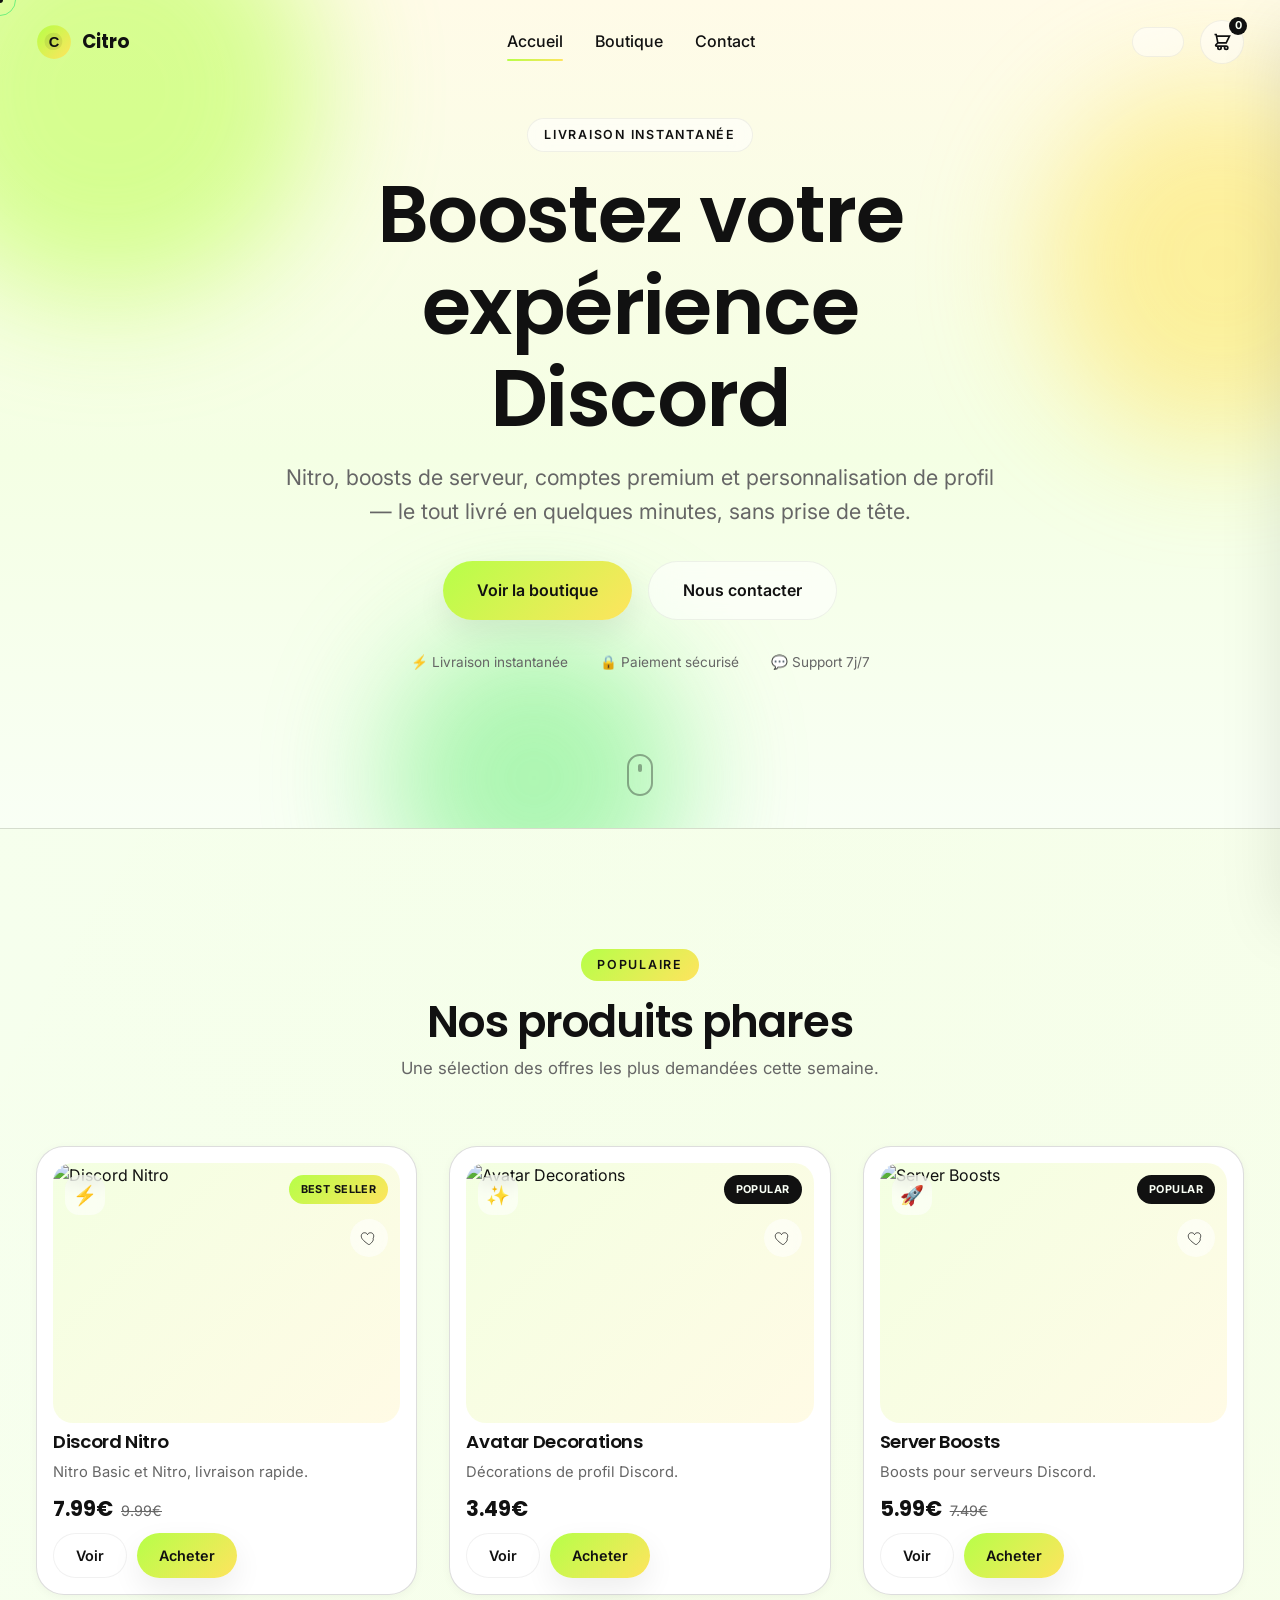
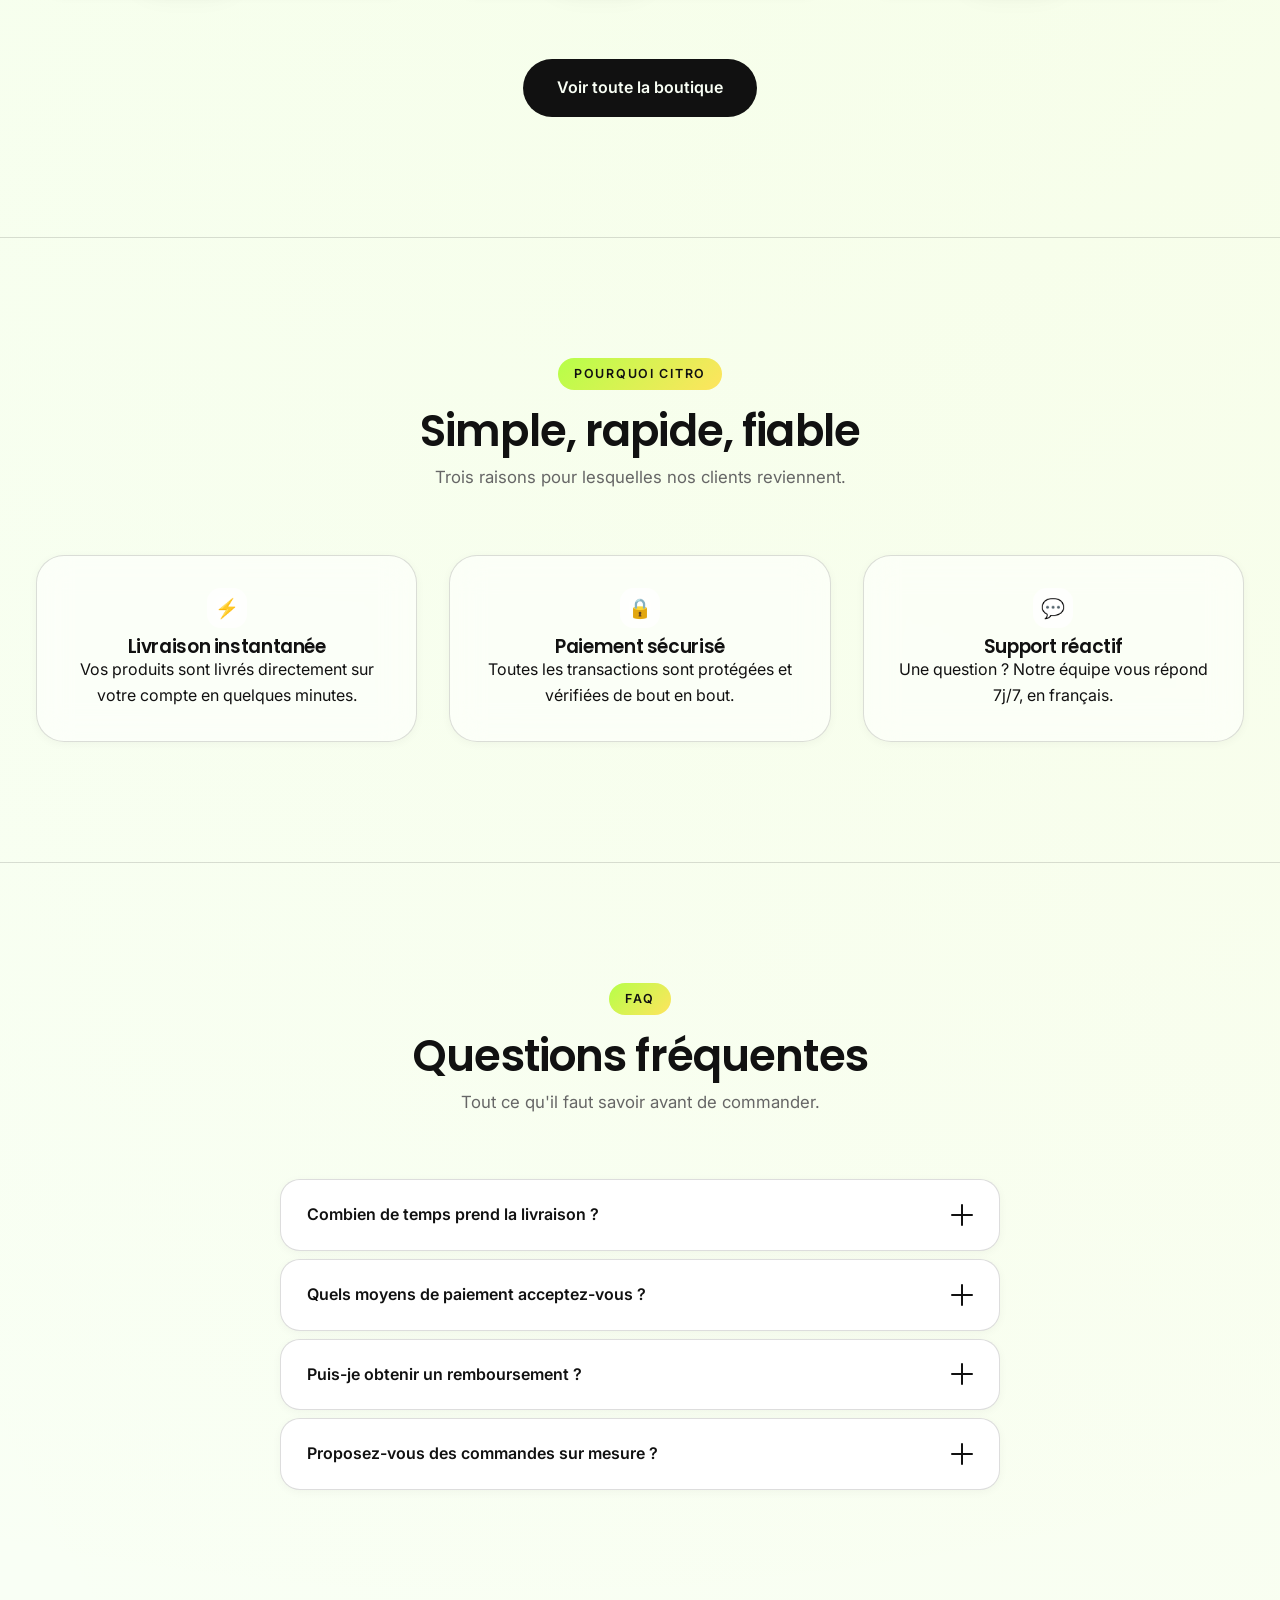
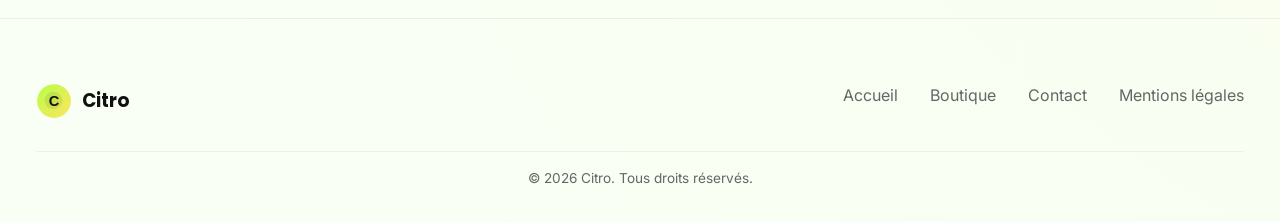
==== commit 091a7fd1: "Add files via upload" ====
--- a/index.html
+++ b/index.html
@@ -1,1391 +1,182 @@
-<!DOCTYPE html>
+<!doctype html>
 <html lang="fr">
 <head>
-  <meta charset="UTF-8" />
-  <meta name="viewport" content="width=device-width, initial-scale=1.0" />
-  <title>L'OMERTA — Organisation Criminelle</title>
-  <link href="https://fonts.googleapis.com/css2?family=Cinzel+Decorative:wght@400;700;900&family=Cinzel:wght@400;600;700;900&family=IM+Fell+English:ital@0;1&family=Share+Tech+Mono&display=swap" rel="stylesheet" />
-  <style>
-    :root {
-      --rouge:        #CC0000;
-      --rouge-sombre: #550000;
-      --rouge-glow:   rgba(204,0,0,0.6);
-      --rouge-soft:   rgba(204,0,0,0.07);
-      --or:           #8B6914;
-      --or-clair:     rgb(201, 168, 76);
-      --or-glow:      rgba(201,168,76,0.4);
-      --noir:         #030303;
-      --noir-2:       #070707;
-      --noir-3:       #0a0a0a;
-      --anthracite:   #111111;
-      --gris:         #222222;
-      --gris-clair:   #7a7a7a;
-      --blanc:        rgb(201, 168, 76);
-      --mono:         'Share Tech Mono', monospace;
-      --titre:        'Cinzel Decorative', serif;
-      --serif:        'Cinzel', serif;
-      --body:         'IM Fell English', serif;
-    }
-
-    *, *::before, *::after { box-sizing: border-box; margin: 0; padding: 0; }
-    html { scroll-behavior: smooth; font-size: 16px; }
-    body {
-      background: var(--noir);
-      color: var(--blanc);
-      font-family: var(--body);
-      font-weight: 400;
-      overflow-x: hidden;
-      cursor: default;
-    }
-
-    * { cursor: none !important; }
-    #cursor {
-      position: fixed;
-      width: 8px; height: 8px;
-      background: var(--or-clair);
-      border-radius: 50%;
-      pointer-events: none;
-      z-index: 99999;
-      transform: translate(-50%, -50%);
-      transition: transform 0.05s, width 0.2s, height 0.2s;
-      mix-blend-mode: difference;
-    }
-    #cursor-ring {
-      position: fixed;
-      width: 32px; height: 32px;
-      border: 1px solid rgba(201,168,76,0.5);
-      border-radius: 50%;
-      pointer-events: none;
-      z-index: 99998;
-      transform: translate(-50%, -50%);
-      transition: transform 0.12s ease-out, width 0.2s, height 0.2s;
-    }
-    body:has(a:hover) #cursor, body:has(button:hover) #cursor { width: 18px; height: 18px; }
-    body:has(a:hover) #cursor-ring, body:has(button:hover) #cursor-ring { width: 50px; height: 50px; border-color: var(--or-clair); }
-
-    body::after {
-      content: \'\';
-      position: fixed;
-      inset: 0;
-      background-image: url("data:image/svg+xml,%3Csvg viewBox=\'0 0 300 300\' xmlns=\'http://www.w3.org/2000/svg\'%3E%3Cfilter id=\'n\'%3E%3CfeTurbulence type=\'fractalNoise\' baseFrequency=\'0.9\' numOctaves=\'4\' stitchTiles=\'stitch\'/%3E%3C/filter%3E%3Crect width=\'100%25\' height=\'100%25\' filter=\'url(%23n)\' opacity=\'0.05\'/%3E%3C/svg%3E");
-      pointer-events: none;
-      z-index: 9997;
-      opacity: 0.6;
-    }
-
-    ::-webkit-scrollbar { width: 4px; }
-    ::-webkit-scrollbar-track { background: var(--noir); }
-    ::-webkit-scrollbar-thumb { background: var(--rouge-sombre); }
-    ::-webkit-scrollbar-thumb:hover { background: var(--rouge); }
-
-    /* ===========================
-       LOADER
-    =========================== */
-    #loader {
-      position: fixed;
-      inset: 0;
-      background: var(--noir);
-      z-index: 100000;
-      display: flex;
-      flex-direction: column;
-      align-items: center;
-      justify-content: center;
-      gap: 2.5rem;
-    }
-    .loader-crest {
-      width: 140px;
-      animation: loaderPulse 1.2s ease-in-out infinite alternate;
-    }
-    @keyframes loaderPulse {
-      0%   { filter: drop-shadow(0 0 8px rgba(201,168,76,0.3)) brightness(0.7); }
-      100% { filter: drop-shadow(0 0 28px rgba(201,168,76,0.8)) brightness(1.1); }
-    }
-    .loader-bar {
-      width: 200px; height: 1px;
-      background: var(--gris);
-      position: relative;
-      overflow: hidden;
-    }
-    .loader-bar::after {
-      content: \'\';
-      position: absolute;
-      left: -100%; top: 0;
-      width: 100%; height: 100%;
-      background: linear-gradient(to right, transparent, var(--or-clair), transparent);
-      animation: loaderFill 2s ease-out forwards;
-    }
-    @keyframes loaderFill { to { left: 100%; } }
-    .loader-text {
-      font-family: var(--mono);
-      font-size: 0.65rem;
-      color: var(--or-clair);
-      letter-spacing: 0.5em;
-      text-transform: uppercase;
-      animation: blink 1.2s step-end infinite;
-    }
-    @keyframes blink { 50% { opacity: 0; } }
-    #loader.fade-out { animation: loaderFadeOut 0.7s ease forwards; }
-    @keyframes loaderFadeOut { to { opacity: 0; pointer-events: none; } }
-
-    /* ===========================
-       NAVBAR
-    =========================== */
-    #navbar {
-      position: fixed;
-      top: 0; left: 0; right: 0;
-      z-index: 1000;
-      display: flex;
-      align-items: center;
-      justify-content: space-between;
-      padding: 0 5vw;
-      height: 76px;
-      transition: background 0.5s, box-shadow 0.5s;
-    }
-    #navbar.scrolled {
-      background: rgba(3,3,3,0.95);
-      backdrop-filter: blur(20px);
-      box-shadow: 0 1px 0 rgba(201,168,76,0.12);
-    }
-    .nav-logo {
-      display: flex;
-      align-items: center;
-      gap: 12px;
-      text-decoration: none;
-    }
-    .nav-logo img { height: 44px; filter: drop-shadow(0 0 6px rgba(201,168,76,0.3)); }
-    .nav-logo-text {
-      font-family: var(--titre);
-      font-size: 1.1rem;
-      letter-spacing: 0.15em;
-      color: var(--or-clair);
-      text-shadow: 0 0 12px var(--or-glow);
-    }
-    nav ul { list-style: none; display: flex; gap: 3rem; }
-    nav ul li a {
-      font-family: var(--serif);
-      font-size: 0.72rem;
-      font-weight: 600;
-      letter-spacing: 0.22em;
-      text-transform: uppercase;
-      color: var(--gris-clair);
-      text-decoration: none;
-      position: relative;
-      transition: color 0.3s;
-    }
-    nav ul li a::after {
-      content: \'\';
-      position: absolute;
-      bottom: -4px; left: 0;
-      width: 0; height: 1px;
-      background: var(--or-clair);
-      transition: width 0.4s ease;
-    }
-    nav ul li a:hover { color: var(--or-clair); }
-    nav ul li a:hover::after { width: 100%; }
-
-    .hamburger {
-      display: none; flex-direction: column;
-      gap: 5px; background: none; border: none; padding: 4px;
-    }
-    .hamburger span { display: block; width: 26px; height: 1px; background: var(--or-clair); transition: 0.3s; }
-    .hamburger.open span:nth-child(1) { transform: translateY(6px) rotate(45deg); }
-    .hamburger.open span:nth-child(2) { opacity: 0; }
-    .hamburger.open span:nth-child(3) { transform: translateY(-6px) rotate(-45deg); }
-    #mobile-menu {
-      display: none;
-      position: fixed; inset: 0; top: 76px;
-      background: rgba(3,3,3,0.97);
-      z-index: 999;
-      flex-direction: column;
-      align-items: center; justify-content: center;
-      gap: 3rem; backdrop-filter: blur(20px);
-      opacity: 0; transition: opacity 0.3s;
-    }
-    #mobile-menu.visible { display: flex; opacity: 1; }
-    #mobile-menu a {
-      font-family: var(--titre);
-      font-size: 2.2rem;
-      letter-spacing: 0.1em;
-      color: var(--gris-clair);
-      text-decoration: none; transition: color 0.3s;
-    }
-    #mobile-menu a:hover { color: var(--or-clair); }
-
-    /* ===========================
-       HERO
-    =========================== */
-    #hero {
-      position: relative;
-      min-height: 100vh;
-      display: flex;
-      align-items: center;
-      justify-content: center;
-      padding-top: 76px;
-      overflow: hidden;
-    }
-    .hero-bg {
-      position: absolute; inset: 0;
-      background:
-        radial-gradient(ellipse at 50% 35%, rgba(80,0,0,0.35) 0%, transparent 60%),
-        radial-gradient(ellipse at 20% 80%, rgba(50,0,0,0.15) 0%, transparent 45%),
-        radial-gradient(ellipse at 80% 20%, rgba(50,0,0,0.1) 0%, transparent 45%),
-        linear-gradient(180deg, #020202 0%, #060406 100%);
-      z-index: 0;
-    }
-
-    /* Ornamental rings in background */
-    .hero-ornament-bg {
-      position: absolute;
-      top: 50%; left: 50%;
-      transform: translate(-50%, -50%);
-      width: 700px; height: 700px;
-      opacity: 0;
-      pointer-events: none;
-      animation: ornFadeIn 2s 2s ease forwards, slowRotate 90s 2s linear infinite;
-    }
-    @keyframes ornFadeIn { to { opacity: 0.025; } }
-    @keyframes slowRotate { to { transform: translate(-50%, -50%) rotate(360deg); } }
-
-    #particles {
-      position: absolute; inset: 0;
-      z-index: 1; pointer-events: none;
-    }
-
-    .hero-content {
-      position: relative; z-index: 10;
-      text-align: center; padding: 0 2rem;
-    }
-
-    .hero-logo-wrap {
-      width: 200px; height: 200px;
-      margin: 0 auto 2.5rem;
-      opacity: 0;
-      transform: scale(0.7);
-      animation: logoReveal 1.2s 2.2s cubic-bezier(0.16,1,0.3,1) forwards;
-    }
-    .hero-logo-wrap img {
-      width: 100%; height: 100%;
-      object-fit: contain;
-      animation: logoPulse 4s ease-in-out infinite alternate;
-    }
-    @keyframes logoReveal { to { opacity: 1; transform: scale(1); } }
-    @keyframes logoPulse {
-      0%   { filter: drop-shadow(0 0 20px rgba(201,168,76,0.25)) drop-shadow(0 0 40px rgba(204,0,0,0.2)); }
-      100% { filter: drop-shadow(0 0 40px rgba(201,168,76,0.5)) drop-shadow(0 0 60px rgba(204,0,0,0.35)); }
-    }
-
-    .hero-eyebrow {
-      font-family: var(--mono);
-      font-size: 0.65rem;
-      color: var(--or-clair);
-      letter-spacing: 0.55em;
-      text-transform: uppercase;
-      margin-bottom: 1rem;
-      opacity: 0;
-      animation: slideUp 0.8s 2.7s ease forwards;
-    }
-
-    .hero-title {
-      font-family: var(--titre);
-      font-size: clamp(3.8rem, 13vw, 9rem);
-      letter-spacing: 0.08em;
-      line-height: 0.9;
-      color: var(--blanc);
-      position: relative;
-      opacity: 0;
-      animation: slideUp 1s 2.9s cubic-bezier(0.16,1,0.3,1) forwards;
-      text-shadow: 0 2px 40px rgba(0,0,0,0.8);
-    }
-    .hero-title .accent {
-      color: var(--or-clair);
-      text-shadow: 0 0 30px var(--or-glow), 0 2px 40px rgba(0,0,0,0.8);
-    }
-
-    .hero-rule {
-      width: 180px; height: 1px;
-      background: linear-gradient(to right, transparent, var(--or-clair), transparent);
-      margin: 1.8rem auto;
-      opacity: 0;
-      animation: fadeIn 0.8s 3.2s ease forwards;
-    }
-    .hero-rule-ornament {
-      display: flex; align-items: center; justify-content: center;
-      gap: 1rem; margin: 0 auto 1.5rem;
-      opacity: 0;
-      animation: fadeIn 0.8s 3.3s ease forwards;
-    }
-    .hero-rule-ornament span { font-size: 1rem; color: var(--or-clair); opacity: 0.6; }
-    .hero-rule-ornament::before,
-    .hero-rule-ornament::after {
-      content: \'\';
-      height: 1px; width: 80px;
-      background: linear-gradient(to right, transparent, var(--or));
-    }
-    .hero-rule-ornament::after { background: linear-gradient(to left, transparent, var(--or)); }
-
-    .hero-slogan {
-      font-family: var(--body);
-      font-size: clamp(0.9rem, 2.5vw, 1.25rem);
-      font-style: italic;
-      letter-spacing: 0.12em;
-      color: var(--gris-clair);
-      margin-bottom: 3rem;
-      opacity: 0;
-      animation: slideUp 0.8s 3.4s ease forwards;
-    }
-
-    .scroll-hint {
-      position: absolute; bottom: 2.5rem; left: 50%;
-      transform: translateX(-50%);
-      display: flex; flex-direction: column;
-      align-items: center; gap: 0.5rem;
-      opacity: 0; animation: fadeIn 1s 4.2s ease forwards;
-      z-index: 10;
-    }
-    .scroll-hint span {
-      font-family: var(--mono); font-size: 0.55rem;
-      letter-spacing: 0.4em; color: var(--gris-clair);
-    }
-    .scroll-arrow {
-      width: 1px; height: 44px;
-      background: linear-gradient(to bottom, var(--or-clair), transparent);
-      animation: scrollArrow 1.8s ease-in-out infinite;
-    }
-    @keyframes scrollArrow {
-      0%,100% { transform: scaleY(1); opacity: 1; }
-      50% { transform: scaleY(0.4) translateY(12px); opacity: 0.3; }
-    }
-
-    @keyframes slideUp {
-      from { opacity: 0; transform: translateY(28px); }
-      to   { opacity: 1; transform: translateY(0); }
-    }
-    @keyframes fadeIn { to { opacity: 1; } }
-
-    .btn-omerta {
-      display: inline-flex;
-      align-items: center; gap: 1rem;
-      font-family: var(--serif);
-      font-size: 0.75rem; font-weight: 700;
-      letter-spacing: 0.35em; text-transform: uppercase;
-      text-decoration: none; color: var(--or-clair);
-      padding: 1rem 3rem;
-      border: 1px solid var(--or);
-      background: transparent;
-      position: relative; overflow: hidden;
-      transition: color 0.4s;
-      opacity: 0; animation: slideUp 0.8s 3.6s ease forwards;
-    }
-    .btn-omerta::before {
-      content: \'\';
-      position: absolute; inset: 0;
-      background: var(--or-clair);
-      transform: scaleX(0); transform-origin: left;
-      transition: transform 0.4s cubic-bezier(0.16,1,0.3,1);
-    }
-    .btn-omerta:hover::before { transform: scaleX(1); }
-    .btn-omerta:hover { color: #000; }
-    .btn-omerta span, .btn-omerta svg { position: relative; z-index: 1; }
-    .btn-omerta:hover .btn-icon { transform: translateX(6px); }
-    .btn-icon { transition: transform 0.3s; position: relative; z-index: 1; }
-
-    /* ===========================
-       SECTIONS BASE
-    =========================== */
-    section { padding: 9rem 5vw; }
-
-    .section-label {
-      font-family: var(--mono);
-      font-size: 0.65rem; letter-spacing: 0.5em;
-      text-transform: uppercase; color: var(--or-clair);
-      margin-bottom: 0.8rem;
-      display: flex; align-items: center; gap: 1rem;
-    }
-    .section-label::before {
-      content: \'\'; display: inline-block;
-      width: 25px; height: 1px;
-      background: var(--or-clair);
-    }
-
-    .section-title {
-      font-family: var(--titre);
-      font-size: clamp(2.8rem, 7vw, 5.5rem);
-      line-height: 0.95; letter-spacing: 0.06em;
-    }
-
-    .section-ornament {
-      display: flex; align-items: center;
-      gap: 0.8rem; margin: 1.5rem 0 4rem;
-    }
-    .section-ornament-line {
-      height: 1px; width: 50px;
-      background: linear-gradient(to right, var(--or), transparent);
-    }
-    .section-ornament-diamond {
-      width: 6px; height: 6px;
-      background: var(--or-clair);
-      transform: rotate(45deg);
-    }
-    .section-ornament-text {
-      font-family: var(--mono);
-      font-size: 0.55rem; letter-spacing: 0.3em;
-      color: var(--or); text-transform: uppercase;
-    }
-
-    .reveal {
-      opacity: 0; transform: translateY(35px);
-      transition: opacity 0.8s ease, transform 0.8s cubic-bezier(0.16,1,0.3,1);
-    }
-    .reveal.visible { opacity: 1; transform: none; }
-    .reveal-delay-1 { transition-delay: 0.1s; }
-    .reveal-delay-2 { transition-delay: 0.2s; }
-    .reveal-delay-3 { transition-delay: 0.3s; }
-    .reveal-delay-4 { transition-delay: 0.4s; }
-
-    /* ===========================
-       SECTION HIÉRARCHIE
-    =========================== */
-    #jefes { background: var(--noir-2); position: relative; }
-    #jefes::before {
-      content: \'\';
-      position: absolute; inset: 0;
-      background: repeating-linear-gradient(
-        0deg, transparent, transparent 60px,
-        rgba(201,168,76,0.015) 60px, rgba(201,168,76,0.015) 61px
-      );
-      pointer-events: none;
-    }
-
-    .jefes-header { max-width: 1200px; margin: 0 auto; }
-    .jefes-grid {
-      display: grid;
-      grid-template-columns: repeat(auto-fit, minmax(340px, 1fr));
-      gap: 3rem;
-      max-width: 1200px;
-      margin: 0 auto;
-    }
-
-    .jefe-card {
-      background: var(--noir-3);
-      border: 1px solid rgba(201,168,76,0.12);
-      position: relative; overflow: hidden;
-      transition: border-color 0.4s, transform 0.4s;
-    }
-    .jefe-card:hover {
-      border-color: rgba(201,168,76,0.4);
-      transform: translateY(-5px);
-    }
-    .jefe-card::before, .jefe-card::after {
-      content: \'\'; position: absolute;
-      width: 18px; height: 18px; z-index: 3;
-      transition: width 0.4s, height 0.4s;
-    }
-    .jefe-card::before { top:-1px; left:-1px; border-top: 1px solid var(--or-clair); border-left: 1px solid var(--or-clair); }
-    .jefe-card::after  { bottom:-1px; right:-1px; border-bottom: 1px solid var(--or-clair); border-right: 1px solid var(--or-clair); }
-    .jefe-card:hover::before, .jefe-card:hover::after { width: 36px; height: 36px; }
-
-    .jefe-image-box {
-      width: 100%; aspect-ratio: 4/5;
-      background: #080808; position: relative; overflow: hidden;
-    }
-    .jefe-img {
-      width: 100%; height: 100%;
-      object-fit: cover; object-position: top center;
-      filter: grayscale(100%) contrast(120%) brightness(80%);
-      transition: 0.6s ease;
-    }
-    .jefe-card:hover .jefe-img {
-      filter: grayscale(20%) contrast(110%) brightness(100%);
-      transform: scale(1.03);
-    }
-    .jefe-image-box::after {
-      content: \'\'; position: absolute; inset: 0;
-      background: linear-gradient(to top, rgba(50,20,0,0.75) 0%, transparent 55%);
-      z-index: 1;
-    }
-    .jefe-image-placeholder {
-      width: 100%; height: 100%;
-      display: flex; flex-direction: column;
-      align-items: center; justify-content: center;
-      gap: 1rem;
-      background: linear-gradient(135deg, #080808, #101008);
-    }
-    .jefe-image-placeholder svg {
-      width: 60px; opacity: 0.2;
-      fill: var(--or-clair);
-    }
-    .jefe-image-placeholder span {
-      font-family: var(--mono);
-      font-size: 0.6rem; color: rgba(201,168,76,0.25);
-      letter-spacing: 0.3em;
-    }
-    .jefe-reticle {
-      position: absolute; top: 50%; left: 50%;
-      transform: translate(-50%, -50%);
-      width: 70px; height: 70px;
-      z-index: 3; opacity: 0; transition: opacity 0.4s;
-    }
-    .jefe-card:hover .jefe-reticle { opacity: 0.5; }
-    .jefe-reticle circle { stroke: var(--or-clair); stroke-width: 0.8; fill: none; }
-    .jefe-reticle line  { stroke: var(--or-clair); stroke-width: 0.8; }
-
-    .jefe-info {
-      padding: 2rem 2rem 2.2rem;
-      border-top: 1px solid rgba(201,168,76,0.1);
-    }
-    .jefe-badge {
-      display: inline-block;
-      font-family: var(--mono); font-size: 0.6rem;
-      letter-spacing: 0.3em; text-transform: uppercase;
-      color: #000; background: var(--or-clair);
-      padding: 3px 10px; margin-bottom: 0.9rem;
-    }
-    .jefe-badge.consigliere {
-      background: transparent;
-      color: var(--or-clair);
-      border: 1px solid var(--or);
-    }
-    .jefe-name {
-      font-family: var(--titre);
-      font-size: 2rem; letter-spacing: 0.04em; line-height: 1;
-    }
-    .jefe-code {
-      font-family: var(--mono);
-      font-size: 0.6rem; color: rgba(201,168,76,0.35);
-      letter-spacing: 0.2em; margin-top: 0.6rem;
-    }
-
-    /* ===========================
-       SECTION ACTIVITÉS
-    =========================== */
-    #activites { background: var(--noir); }
-
-    .activites-grid {
-      display: grid;
-      grid-template-columns: repeat(auto-fit, minmax(280px, 1fr));
-      gap: 0;
-      border: 1px solid rgba(201,168,76,0.08);
-    }
-
-    .activite-card {
-      background: var(--noir-2);
-      padding: 3rem 2.5rem;
-      border-right: 1px solid rgba(201,168,76,0.08);
-      border-bottom: 1px solid rgba(201,168,76,0.08);
-      position: relative; overflow: hidden;
-      transition: background 0.3s;
-    }
-    .activite-card:hover { background: var(--noir-3); }
-    .activite-card::before {
-      content: \'\'; position: absolute;
-      top: 0; left: 0; width: 2px; height: 0;
-      background: linear-gradient(to bottom, var(--or-clair), var(--or));
-      transition: height 0.5s ease;
-    }
-    .activite-card:hover::before { height: 100%; }
-
-    .activite-num {
-      font-family: var(--mono); font-size: 0.65rem;
-      color: rgba(201,168,76,0.3); letter-spacing: 0.2em;
-      margin-bottom: 1.5rem;
-    }
-    .activite-card h3 {
-      font-family: var(--titre);
-      font-size: 1.6rem; letter-spacing: 0.04em;
-      margin-bottom: 1.2rem; color: var(--blanc);
-      transition: color 0.3s; line-height: 1.15;
-    }
-    .activite-card:hover h3 { color: var(--or-clair); }
-    .activite-desc {
-      color: var(--gris-clair);
-      line-height: 1.75; font-size: 0.9rem; font-style: italic;
-    }
-
-    /* ===========================
-       SECTION TERRITOIRE
-    =========================== */
-    #territoire { background: var(--noir-2); }
-    .territoire-container {
-      display: grid;
-      grid-template-columns: 1.2fr 1fr;
-      gap: 5rem; align-items: center;
-    }
-    .map-wrapper {
-      position: relative;
-      border: 1px solid rgba(201,168,76,0.15);
-      background: #030305; padding: 10px;
-      box-shadow: 0 0 80px rgba(0,0,0,0.9), 0 0 0 1px rgba(201,168,76,0.04);
-    }
-    .map-wrapper::before {
-      content: \'\'; position: absolute; inset: -1px;
-      background:
-        linear-gradient(to right, var(--or-clair) 16px, transparent 16px) top left/100% 1px no-repeat,
-        linear-gradient(to bottom, var(--or-clair) 16px, transparent 16px) top left/1px 100% no-repeat,
-        linear-gradient(to left, var(--or-clair) 16px, transparent 16px) bottom right/100% 1px no-repeat,
-        linear-gradient(to top, var(--or-clair) 16px, transparent 16px) bottom right/1px 100% no-repeat;
-      pointer-events: none; z-index: 2;
-    }
-    .gta-map-container {
-      width: 100%; aspect-ratio: 1;
-      position: relative; background: #000; overflow: hidden;
-    }
-    .gta-map-img {
-      width: 100%; height: 100%;
-      object-fit: cover;
-      filter: grayscale(100%) contrast(130%) brightness(45%) sepia(30%) hue-rotate(20deg);
-    }
-    .radar-sweep {
-      position: absolute; inset: 0;
-      background: conic-gradient(from 0deg, rgba(201,168,76,0.1) 0deg, transparent 40deg);
-      animation: radarSpin 5s linear infinite;
-      z-index: 3; pointer-events: none;
-    }
-    @keyframes radarSpin { to { transform: rotate(360deg); } }
-    .map-crosshair::before, .map-crosshair::after {
-      content: \'\'; position: absolute;
-      background: rgba(255,255,255,0.04);
-    }
-    .map-crosshair { position: absolute; top: 50%; left: 50%; transform: translate(-50%,-50%); width: 100%; height: 100%; z-index: 2; pointer-events: none; }
-    .map-crosshair::before { width: 1px; height: 100%; left: 50%; top: 0; }
-    .map-crosshair::after  { width: 100%; height: 1px; top: 50%; left: 0; }
-    .map-blip {
-      position: absolute;
-      width: 9px; height: 9px;
-      background: var(--or-clair); border-radius: 50%;
-      box-shadow: 0 0 10px var(--or-glow);
-      z-index: 4;
-    }
-    .map-blip::before {
-      content: \'\'; position: absolute; inset: -5px;
-      border: 1px solid rgba(201,168,76,0.3); border-radius: 50%;
-      animation: blipPulse 2.5s ease-out infinite;
-    }
-    @keyframes blipPulse {
-      0% { transform: scale(1); opacity: 0.7; }
-      100% { transform: scale(3.5); opacity: 0; }
-    }
-    .map-label {
-      position: absolute; bottom: 10px; left: 10px;
-      font-family: var(--mono); font-size: 0.5rem;
-      color: rgba(201,168,76,0.5); letter-spacing: 0.1em; z-index: 4;
-    }
-    .stat-box { display: flex; gap: 3.5rem; margin-top: 3rem; flex-wrap: wrap; }
-    .stat-number {
-      font-family: var(--titre); font-size: 3.2rem;
-      color: var(--or-clair); line-height: 1; letter-spacing: 0.05em;
-    }
-    .stat-label {
-      font-family: var(--mono); text-transform: uppercase;
-      font-size: 0.6rem; letter-spacing: 0.15em;
-      color: var(--gris-clair); margin-top: 0.4rem;
-    }
-
-    /* ===========================
-       SECTION RÈGLES / CODE
-    =========================== */
-    #code { background: var(--noir-3); }
-    .code-grid {
-      display: grid;
-      grid-template-columns: repeat(auto-fit, minmax(320px, 1fr));
-      gap: 2px;
-      border: 1px solid rgba(201,168,76,0.08);
-    }
-    .code-item {
-      padding: 2.5rem; background: var(--noir-2);
-      display: flex; gap: 1.5rem;
-      border-right: 1px solid rgba(201,168,76,0.06);
-      border-bottom: 1px solid rgba(201,168,76,0.06);
-      transition: background 0.3s;
-    }
-    .code-item:hover { background: #0e0e0c; }
-    .code-num {
-      font-family: var(--titre); font-size: 2.5rem;
-      color: rgba(201,168,76,0.12); line-height: 1;
-      min-width: 2rem; flex-shrink: 0;
-    }
-    .code-item-text h4 {
-      font-family: var(--serif); font-size: 0.85rem;
-      font-weight: 700; letter-spacing: 0.18em;
-      text-transform: uppercase; color: var(--or-clair);
-      margin-bottom: 0.7rem;
-    }
-    .code-item-text p {
-      font-family: var(--body); font-style: italic;
-      font-size: 0.88rem; color: var(--gris-clair);
-      line-height: 1.7;
-    }
-
-    /* ===========================
-       SECTION RECRUTEMENT
-    =========================== */
-    #recrutement { background: var(--noir); }
-    .recrutement-header { max-width: 860px; margin: 0 auto 4rem; }
-    .recrutement-form-wrapper { max-width: 860px; margin: 0 auto; position: relative; }
-    .recrutement-form-wrapper::before,
-    .recrutement-form-wrapper::after {
-      content: \'\'; position: absolute;
-      width: 28px; height: 28px; z-index: 2; pointer-events: none;
-    }
-    .recrutement-form-wrapper::before { top:-1px; left:-1px; border-top: 1px solid var(--or-clair); border-left: 1px solid var(--or-clair); }
-    .recrutement-form-wrapper::after  { bottom:-1px; right:-1px; border-bottom: 1px solid var(--or-clair); border-right: 1px solid var(--or-clair); }
-
-    .recrutement-form {
-      background: var(--noir-2);
-      border: 1px solid rgba(201,168,76,0.1);
-      padding: 3.5rem;
-    }
-    .form-grid { display: grid; grid-template-columns: 1fr 1fr; gap: 2rem 2.5rem; }
-    .form-group { display: flex; flex-direction: column; gap: 0.6rem; }
-    .form-group.full { grid-column: 1 / -1; }
-    .form-label {
-      font-family: var(--mono); font-size: 0.6rem;
-      letter-spacing: 0.35em; text-transform: uppercase;
-      color: var(--or-clair);
-      display: flex; align-items: center; gap: 0.5rem;
-    }
-    .form-label::before { content: \'§\'; opacity: 0.4; }
-    .form-input, .form-textarea {
-      background: rgba(255,255,255,0.025);
-      border: 1px solid rgba(201,168,76,0.1);
-      border-bottom: 2px solid rgba(201,168,76,0.25);
-      color: var(--blanc);
-      font-family: var(--body); font-size: 0.9rem;
-      font-style: italic; padding: 0.85rem 1.1rem;
-      outline: none;
-      transition: border-color 0.3s, background 0.3s, box-shadow 0.3s;
-      width: 100%;
-    }
-    .form-input:focus, .form-textarea:focus {
-      border-color: rgba(201,168,76,0.4);
-      border-bottom-color: var(--or-clair);
-      background: rgba(201,168,76,0.03);
-      box-shadow: 0 4px 20px rgba(201,168,76,0.06);
-    }
-    .form-input::placeholder, .form-textarea::placeholder {
-      color: rgba(122,122,122,0.3); font-style: italic;
-    }
-    .form-textarea { resize: vertical; min-height: 110px; line-height: 1.6; }
-    .form-divider {
-      grid-column: 1 / -1; height: 1px;
-      background: rgba(201,168,76,0.07); margin: 0.5rem 0;
-      position: relative;
-    }
-    .form-divider::after {
-      content: \'— DOSSIER CONFIDENTIEL —\';
-      position: absolute; left: 50%; top: 50%;
-      transform: translate(-50%,-50%);
-      background: var(--noir-2); padding: 0 1rem;
-      font-family: var(--mono); font-size: 0.5rem;
-      letter-spacing: 0.4em; color: rgba(201,168,76,0.25);
-      white-space: nowrap;
-    }
-    .form-submit-row {
-      grid-column: 1 / -1;
-      display: flex; align-items: center;
-      justify-content: space-between;
-      margin-top: 1rem; flex-wrap: wrap; gap: 1.5rem;
-    }
-    .form-disclaimer {
-      font-family: var(--mono); font-size: 0.58rem;
-      color: rgba(122,122,122,0.3); letter-spacing: 0.1em;
-      max-width: 360px; line-height: 1.65;
-    }
-    .btn-submit {
-      display: inline-flex; align-items: center; gap: 1rem;
-      font-family: var(--serif); font-size: 0.72rem;
-      font-weight: 700; letter-spacing: 0.35em; text-transform: uppercase;
-      color: var(--or-clair); padding: 1rem 2.5rem;
-      border: 1px solid var(--or); background: transparent;
-      position: relative; overflow: hidden; transition: color 0.4s;
-    }
-    .btn-submit::before {
-      content: \'\'; position: absolute; inset: 0;
-      background: var(--or-clair); transform: scaleX(0);
-      transform-origin: left;
-      transition: transform 0.4s cubic-bezier(0.16,1,0.3,1);
-    }
-    .btn-submit:hover::before { transform: scaleX(1); }
-    .btn-submit:hover { color: #000; }
-    .btn-submit span, .btn-submit svg { position: relative; z-index: 1; }
-    .btn-submit:hover svg { transform: translateX(6px); }
-    .btn-submit svg { transition: transform 0.3s; }
-    .form-success { display: none; text-align: center; padding: 3rem 2rem; }
-    .form-success.visible { display: block; }
-    .form-success-icon {
-      font-family: var(--titre); font-size: 2rem; color: var(--or-clair);
-      margin-bottom: 1rem; filter: drop-shadow(0 0 10px var(--or-glow));
-    }
-    .form-success h3 {
-      font-family: var(--titre); font-size: 2rem;
-      letter-spacing: 0.05em; margin-bottom: 0.8rem;
-    }
-    .form-success p {
-      font-family: var(--mono); font-size: 0.65rem;
-      color: var(--gris-clair); letter-spacing: 0.2em;
-    }
-    @media (max-width: 680px) {
-      .form-grid { grid-template-columns: 1fr; }
-      .recrutement-form { padding: 2rem 1.5rem; }
-    }
-
-    /* ===========================
-       FOOTER
-    =========================== */
-    footer {
-      background: var(--noir);
-      border-top: 1px solid rgba(201,168,76,0.08);
-      padding: 3.5rem 5vw;
-      display: flex; flex-direction: column;
-      align-items: center; gap: 1.5rem;
-    }
-    .footer-logo-wrap { display: flex; align-items: center; gap: 14px; }
-    .footer-logo-wrap img { height: 50px; opacity: 0.7; }
-    .footer-logo-text {
-      font-family: var(--titre); font-size: 1.3rem;
-      letter-spacing: 0.2em; color: rgba(201,168,76,0.4);
-    }
-    footer p {
-      font-family: var(--mono); font-size: 0.6rem;
-      letter-spacing: 0.2em; color: rgba(122,122,122,0.3);
-      text-align: center;
-    }
-
-    /* ===========================
-       RESPONSIVE
-    =========================== */
-    @media (max-width: 900px) {
-      nav ul { display: none; }
-      .hamburger { display: flex; }
-      .territoire-container { grid-template-columns: 1fr; }
-      .jefes-grid { grid-template-columns: 1fr; max-width: 480px; margin: 0 auto; }
-      #cursor, #cursor-ring { display: none; }
-      * { cursor: auto !important; }
-    }
-    @media (max-width: 480px) {
-      section { padding: 6rem 5vw; }
-      .activite-card { padding: 2rem 1.5rem; }
-    }
-  </style>
+  <meta charset="UTF-8">
+  <meta name="viewport" content="width=device-width, initial-scale=1">
+  <title>Citro — Boostez votre Discord</title>
+  <meta name="description" content="Nitro, boosts, comptes premium et personnalisation Discord. Livraison instantanée, paiement sécurisé.">
+  <link rel="preconnect" href="https://fonts.googleapis.com">
+  <link href="https://fonts.googleapis.com/css2?family=Poppins:wght@600;700&family=Inter:wght@400;500;600;700&display=swap" rel="stylesheet">
+  <link rel="stylesheet" href="style.css">
+  <link rel="stylesheet" href="animations.css">
+  <link rel="icon" type="image/svg+xml" href="assets/img/logo.svg">
 </head>
 <body>
 
-  <div id="cursor"></div>
-  <div id="cursor-ring"></div>
+  <div class="loader"><div class="loader-sun"></div></div>
 
-  <!-- LOADER -->
-  <div id="loader">
-    <img src="[data-uri]" class="loader-crest" alt="L'Omerta">
-    <div class="loader-bar"></div>
-    <div class="loader-text">ACCÈS RESTREINT...</div>
-  </div>
-
-  <!-- NAVBAR -->
-  <header id="navbar">
-    <a href="#hero" class="nav-logo">
-      <img src="[data-uri]" alt="L'Omerta Logo">
-      <span class="nav-logo-text">L'OMERTA</span>
-    </a>
-    <nav>
-      <ul>
-        <li><a href="#hero">Accueil</a></li>
-        <li><a href="#jefes">La Famiglia</a></li>
-        <li><a href="#activites">Activités</a></li>
-        <li><a href="#code">Le Code</a></li>
-        <li><a href="#territoire">Territoire</a></li>
-        <li><a href="#recrutement">Recrutement</a></li>
-      </ul>
-    </nav>
-    <button class="hamburger" id="hamburger" aria-label="Menu">
-      <span></span><span></span><span></span>
-    </button>
+  <header class="site-header">
+    <div class="container">
+      <a href="index.html" class="brand"><img src="assets/img/logo.svg" alt="Citro" width="36" height="36"> Citro</a>
+      <nav class="nav-links">
+        <a href="index.html" data-page="index.html">Accueil</a>
+        <a href="shop.html" data-page="shop.html">Boutique</a>
+        <a href="contact.html" data-page="contact.html">Contact</a>
+      </nav>
+      <div class="header-actions">
+        <button class="theme-switch" aria-label="Changer de thème"><span class="knob"></span></button>
+        <button class="icon-btn" data-cart-open aria-label="Ouvrir le panier">
+          <svg viewBox="0 0 24 24" fill="none" stroke="currentColor" stroke-width="2"><path d="M3 3h2l.4 2M7 13h10l4-8H5.4M7 13L5.4 5M7 13l-2.293 2.293A1 1 0 0 0 5.414 17H17M17 17a2 2 0 1 0 0 4 2 2 0 0 0 0-4ZM9 21a2 2 0 1 0 0-4 2 2 0 0 0 0 4Z"/></svg>
+          <span class="cart-count">0</span>
+        </button>
+        <button class="burger" aria-label="Menu" aria-expanded="false"><span></span><span></span><span></span></button>
+      </div>
+    </div>
   </header>
 
-  <div id="mobile-menu">
-    <a href="#hero" onclick="closeMobileMenu()">Accueil</a>
-    <a href="#jefes" onclick="closeMobileMenu()">La Famiglia</a>
-    <a href="#activites" onclick="closeMobileMenu()">Activités</a>
-    <a href="#code" onclick="closeMobileMenu()">Le Code</a>
-    <a href="#territoire" onclick="closeMobileMenu()">Territoire</a>
-    <a href="#recrutement" onclick="closeMobileMenu()">Recrutement</a>
-  </div>
+  <main>
 
-  <!-- HERO -->
-  <section id="hero">
-    <div class="hero-bg"></div>
-    <canvas id="particles"></canvas>
-
-    <svg class="hero-ornament-bg" viewBox="0 0 200 200" fill="none">
-      <circle cx="100" cy="100" r="90" stroke="#C9A84C" stroke-width="0.5"/>
-      <circle cx="100" cy="100" r="75" stroke="#C9A84C" stroke-width="0.3"/>
-      <circle cx="100" cy="100" r="60" stroke="#C9A84C" stroke-width="0.2"/>
-      <line x1="100" y1="10" x2="100" y2="190" stroke="#C9A84C" stroke-width="0.3"/>
-      <line x1="10" y1="100" x2="190" y2="100" stroke="#C9A84C" stroke-width="0.3"/>
-      <line x1="27" y1="27" x2="173" y2="173" stroke="#C9A84C" stroke-width="0.2"/>
-      <line x1="173" y1="27" x2="27" y2="173" stroke="#C9A84C" stroke-width="0.2"/>
-    </svg>
-
-    <div class="hero-content">
-      <div class="hero-logo-wrap">
-        <img src="[data-uri]" alt="L'Omerta">
+    <section class="hero">
+      <div class="hero-blobs">
+        <div class="blob blob-1 parallax"></div>
+        <div class="blob blob-2 parallax"></div>
+        <div class="blob blob-3 parallax"></div>
       </div>
-
-      <p class="hero-eyebrow">// Dossier Classifié — Accès Restreint</p>
-
-      <h1 class="hero-title">
-        L'<span class="accent">OMERTA</span>
-      </h1>
-
-      <div class="hero-rule-ornament">
-        <span>✦</span>
-      </div>
-
-      <p class="hero-slogan"><em>«&nbsp;Celui qui parle, meurt. Celui qui se tait, vit.&nbsp;»</em></p>
-
-      <a href="#jefes" class="btn-omerta">
-        <span>Consulter les archives</span>
-        <svg class="btn-icon" width="12" height="12" viewBox="0 0 14 14" fill="none">
-          <path d="M1 7H13M7 1L13 7L7 13" stroke="currentColor" stroke-width="1.5" stroke-linecap="round"/>
-        </svg>
-      </a>
-    </div>
-
-    <div class="scroll-hint">
-      <span>DÉFILER</span>
-      <div class="scroll-arrow"></div>
-    </div>
-  </section>
-
-  <!-- LA FAMIGLIA -->
-  <section id="jefes">
-    <div class="jefes-header">
-      <p class="section-label reveal">Structure Interne</p>
-      <h2 class="section-title reveal reveal-delay-1">La Famiglia</h2>
-      <div class="section-ornament reveal reveal-delay-2">
-        <div class="section-ornament-line"></div>
-        <div class="section-ornament-diamond"></div>
-        <div class="section-ornament-text">Haute Hiérarchie</div>
-        <div class="section-ornament-diamond"></div>
-        <div class="section-ornament-line" style="background:linear-gradient(to left,var(--or),transparent)"></div>
-      </div>
-    </div>
-
-    <div class="jefes-grid">
-      <div class="jefe-card reveal reveal-delay-2">
-        <div class="jefe-image-box">
-          <img src="images/Capture.jpg" alt="Don" class="jefe-img" onerror="this.style.display='none'">
-          <div class="jefe-image-placeholder">
-            <svg viewBox="0 0 100 100"><path d="M50 10 C35 25 20 30 15 28 C22 42 20 65 50 90 C80 65 78 42 85 28 C80 30 65 25 50 10Z M35 45 C38 45 40 48 38 52 C35 52 32 48 35 45Z M65 45 C68 48 65 52 62 52 C60 48 62 45 65 45Z"/></svg>
-            <span>PHOTO CLASSIFIÉE</span>
-          </div>
-          <svg class="jefe-reticle" viewBox="0 0 70 70">
-            <circle cx="35" cy="35" r="28"/>
-            <circle cx="35" cy="35" r="3"/>
-            <line x1="35" y1="0" x2="35" y2="13"/>
-            <line x1="35" y1="57" x2="35" y2="70"/>
-            <line x1="0" y1="35" x2="13" y2="35"/>
-            <line x1="57" y1="35" x2="70" y2="35"/>
-          </svg>
+      <div class="hero-content">
+        <span class="eyebrow">Livraison instantanée</span>
+        <h1>Boostez votre expérience Discord</h1>
+        <p class="subtitle">Nitro, boosts de serveur, comptes premium et personnalisation de profil — le tout livré en quelques minutes, sans prise de tête.</p>
+        <div class="hero-actions">
+          <a href="shop.html" class="btn btn-primary">Voir la boutique</a>
+          <a href="contact.html" class="btn btn-ghost">Nous contacter</a>
         </div>
-        <div class="jefe-info">
-          <span class="jefe-badge">Il Don</span>
-          <h3 class="jefe-name">Souleymane Alvarez</h3>
-          <p class="jefe-code">ID: OMT-001 // PRIORITÉ ABSOLUE</p>
+        <div class="trust-strip">
+          <span>⚡ Livraison instantanée</span>
+          <span>🔒 Paiement sécurisé</span>
+          <span>💬 Support 7j/7</span>
         </div>
       </div>
+      <div class="scroll-cue"></div>
+    </section>
 
-      <div class="jefe-card reveal reveal-delay-3">
-        <div class="jefe-image-box">
-          <img src="images/Capture2.png" alt="Underboss" class="jefe-img" onerror="this.style.display='none'">
-          <div class="jefe-image-placeholder">
-            <svg viewBox="0 0 100 100"><path d="M50 10 C35 25 20 30 15 28 C22 42 20 65 50 90 C80 65 78 42 85 28 C80 30 65 25 50 10Z M35 45 C38 45 40 48 38 52 C35 52 32 48 35 45Z M65 45 C68 48 65 52 62 52 C60 48 62 45 65 45Z"/></svg>
-            <span>PHOTO CLASSIFIÉE</span>
-          </div>
-          <svg class="jefe-reticle" viewBox="0 0 70 70">
-            <circle cx="35" cy="35" r="28"/>
-            <circle cx="35" cy="35" r="3"/>
-            <line x1="35" y1="0" x2="35" y2="13"/>
-            <line x1="35" y1="57" x2="35" y2="70"/>
-            <line x1="0" y1="35" x2="13" y2="35"/>
-            <line x1="57" y1="35" x2="70" y2="35"/>
-          </svg>
+    <section>
+      <div class="container">
+        <div class="section-head">
+          <span class="eyebrow">Populaire</span>
+          <h2>Nos produits phares</h2>
+          <p>Une sélection des offres les plus demandées cette semaine.</p>
         </div>
-        <div class="jefe-info">
-          <span class="jefe-badge consigliere">Underboss</span>
-          <h3 class="jefe-name">Diego Alvarez</h3>
-          <p class="jefe-code">ID: OMT-002 // COMMANDEMENT</p>
+        <div class="grid grid-3" id="featured-grid"></div>
+        <div class="text-center mt-lg">
+          <a href="shop.html" class="btn btn-dark">Voir toute la boutique</a>
         </div>
       </div>
-    </div>
-  </section>
+    </section>
 
-  <!-- ACTIVITÉS -->
-  <section id="activites">
-    <p class="section-label reveal">Opérations Souterraines</p>
-    <h2 class="section-title reveal reveal-delay-1">Activités</h2>
-    <div class="section-ornament reveal reveal-delay-2">
-      <div class="section-ornament-line"></div>
-      <div class="section-ornament-diamond"></div>
-      <div class="section-ornament-text">Illégales</div>
-      <div class="section-ornament-diamond"></div>
-      <div class="section-ornament-line" style="background:linear-gradient(to left,var(--or),transparent)"></div>
-    </div>
-
-    <div class="activites-grid">
-      <div class="activite-card reveal reveal-delay-1">
-        <div class="activite-num">// I</div>
-        <h3>Trafic d'armes</h3>
-        <p class="activite-desc">Approvisionnement et distribution d'armement lourd pour les réseaux criminels de San Andreas. Chaque livraison est une promesse tenue.</p>
-      </div>
-      <div class="activite-card reveal reveal-delay-2">
-        <div class="activite-num">// II</div>
-        <h3>Trafic de stupéfiants</h3>
-        <p class="activite-desc">Importation et contrôle des laboratoires transitant par Vinewood. La marchandise ne voyage qu'avec notre bénédiction.</p>
-      </div>
-      <div class="activite-card reveal reveal-delay-3">
-        <div class="activite-num">// III</div>
-        <h3>Extorsion & Protection</h3>
-        <p class="activite-desc">Chaque commerce, chaque rue, chaque quartier. Sous notre protection, prospérité. Sans elle, les conséquences sont connues.</p>
-      </div>
-      <div class="activite-card reveal reveal-delay-4">
-        <div class="activite-num">// IV</div>
-        <h3>Contrats d'élimination</h3>
-        <p class="activite-desc">Neutralisation définitive. Nos Soldats n'échouent pas. Chaque contrat est validé et exécuté par la volonté du Don seul.</p>
-      </div>
-    </div>
-  </section>
-
-  <!-- LE CODE -->
-  <section id="code">
-    <p class="section-label reveal">Les Règles Sacrées</p>
-    <h2 class="section-title reveal reveal-delay-1">Le Code</h2>
-    <div class="section-ornament reveal reveal-delay-2">
-      <div class="section-ornament-line"></div>
-      <div class="section-ornament-diamond"></div>
-      <div class="section-ornament-text">L'Omertà</div>
-      <div class="section-ornament-diamond"></div>
-      <div class="section-ornament-line" style="background:linear-gradient(to left,var(--or),transparent)"></div>
-    </div>
-    <div class="code-grid">
-      <div class="code-item reveal reveal-delay-1">
-        <div class="code-num">I</div>
-        <div class="code-item-text">
-          <h4>Le Silence Absolu</h4>
-          <p>Tu ne parleras jamais à un étranger des affaires de la Famille. Ni à la police, ni à quiconque. Le silence est notre loi suprême.</p>
+    <section>
+      <div class="container">
+        <div class="section-head">
+          <span class="eyebrow">Pourquoi Citro</span>
+          <h2>Simple, rapide, fiable</h2>
+          <p>Trois raisons pour lesquelles nos clients reviennent.</p>
         </div>
-      </div>
-      <div class="code-item reveal reveal-delay-2">
-        <div class="code-num">II</div>
-        <div class="code-item-text">
-          <h4>La Loyauté</h4>
-          <p>Ta vie appartient à la Famille avant tout. Une trahison ne se pardonne pas. Elle se sanctionne — définitivement.</p>
-        </div>
-      </div>
-      <div class="code-item reveal reveal-delay-3">
-        <div class="code-num">III</div>
-        <div class="code-item-text">
-          <h4>Le Respect</h4>
-          <p>Chaque rang mérite son honneur. Tu ne trahiras jamais un frère, ne convoiteras jamais ce qui lui appartient.</p>
-        </div>
-      </div>
-      <div class="code-item reveal reveal-delay-4">
-        <div class="code-num">IV</div>
-        <div class="code-item-text">
-          <h4>L'Obéissance</h4>
-          <p>Les ordres du Don sont absolus. Sans question, sans délai. Discuter d'un ordre revient à le refuser — et refuser a un prix.</p>
-        </div>
-      </div>
-      <div class="code-item reveal reveal-delay-1">
-        <div class="code-num">V</div>
-        <div class="code-item-text">
-          <h4>La Discrétion</h4>
-          <p>Jamais de démonstrations inutiles. Le pouvoir vrai ne s'exhibe pas — il se ressent. Agir sans laisser de traces.</p>
-        </div>
-      </div>
-      <div class="code-item reveal reveal-delay-2">
-        <div class="code-num">VI</div>
-        <div class="code-item-text">
-          <h4>L'Honneur</h4>
-          <p>Ta parole est ton contrat. Un accord conclu vaut plus que tout document. Manquer à ta parole, c'est perdre ton honneur — et ta place.</p>
-        </div>
-      </div>
-    </div>
-  </section>
-
-  <!-- TERRITOIRE -->
-  <section id="territoire">
-    <div class="territoire-container">
-      <div class="map-wrapper reveal">
-        <div class="gta-map-container">
-          <img src="images/gta5-map.jpg" alt="Carte Territoire" class="gta-map-img" onerror="this.parentElement.style.background='#050305'">
-          <div class="map-crosshair"></div>
-          <div class="radar-sweep"></div>
-          <div class="map-blip" style="top:38%;left:55%;"></div>
-          <div class="map-blip" style="top:45%;left:48%;animation-delay:0.8s"></div>
-          <div class="map-blip" style="top:42%;left:60%;animation-delay:1.4s"></div>
-          <div class="map-label">SYS:RADAR — ACTIF // ZONE OMT</div>
-        </div>
-      </div>
-
-      <div>
-        <p class="section-label reveal">Zone Économique</p>
-        <h2 class="section-title reveal reveal-delay-1">Notre<br>Territoire</h2>
-        <div class="section-ornament reveal reveal-delay-2">
-          <div class="section-ornament-line"></div>
-          <div class="section-ornament-diamond"></div>
-        </div>
-        <p class="reveal reveal-delay-3" style="color:var(--gris-clair);line-height:1.85;font-size:0.92rem;font-style:italic;">
-          L'Omerta exerce un contrôle absolu sur <strong style="color:var(--blanc);font-style:normal;">la Plage</strong>. Chaque coin de rue, chaque commerce, chaque ombre nous appartient. Toute intrusion est traitée avec la rigueur que notre réputation impose.
-        </p>
-        <div class="stat-box">
-          <div class="stat-item reveal reveal-delay-3">
-            <div class="stat-number">PLAGE</div>
-            <p class="stat-label">Secteur Principal</p>
+        <div class="grid grid-3">
+          <div class="panel reveal text-center">
+            <div class="product-icon" style="position:static;margin:0 auto var(--space-xs);">⚡</div>
+            <h3>Livraison instantanée</h3>
+            <p class="desc">Vos produits sont livrés directement sur votre compte en quelques minutes.</p>
           </div>
-          <div class="stat-item reveal reveal-delay-4">
-            <div class="stat-number" data-target="100" data-type="num">0%</div>
-            <p class="stat-label">Influence totale</p>
+          <div class="panel reveal text-center" style="--delay:0.08s">
+            <div class="product-icon" style="position:static;margin:0 auto var(--space-xs);">🔒</div>
+            <h3>Paiement sécurisé</h3>
+            <p class="desc">Toutes les transactions sont protégées et vérifiées de bout en bout.</p>
+          </div>
+          <div class="panel reveal text-center" style="--delay:0.16s">
+            <div class="product-icon" style="position:static;margin:0 auto var(--space-xs);">💬</div>
+            <h3>Support réactif</h3>
+            <p class="desc">Une question ? Notre équipe vous répond 7j/7, en français.</p>
           </div>
         </div>
       </div>
-    </div>
-  </section>
+    </section>
 
-  <!-- RECRUTEMENT -->
-  <section id="recrutement">
-    <div class="recrutement-header">
-      <p class="section-label reveal">Intégration à la Famille</p>
-      <h2 class="section-title reveal reveal-delay-1">Recrutement</h2>
-      <div class="section-ornament reveal reveal-delay-2">
-        <div class="section-ornament-line"></div>
-        <div class="section-ornament-diamond"></div>
-        <div class="section-ornament-text">Candidature</div>
-        <div class="section-ornament-diamond"></div>
-        <div class="section-ornament-line" style="background:linear-gradient(to left,var(--or),transparent)"></div>
-      </div>
-      <p class="reveal reveal-delay-3" style="color:var(--gris-clair);line-height:1.85;font-size:0.92rem;font-style:italic;max-width:620px;">
-        Toute candidature est examinée par <strong style="color:var(--blanc);font-style:normal;">Il Don</strong> en personne. Remplissez ce formulaire avec honnêteté et précision. Un dossier flou sera écarté sans appel. La loyauté ne se demande pas — elle se démontre.
-      </p>
-    </div>
-
-    <div class="recrutement-form-wrapper reveal reveal-delay-2">
-      <div class="recrutement-form" id="recruitForm">
-        <div class="form-grid">
-          <div class="form-group">
-            <label class="form-label" for="discord">ID Discord</label>
-            <input class="form-input" type="text" id="discord" name="discord" placeholder="username#0000" autocomplete="off">
+    <section>
+      <div class="container">
+        <div class="section-head">
+          <span class="eyebrow">FAQ</span>
+          <h2>Questions fréquentes</h2>
+          <p>Tout ce qu'il faut savoir avant de commander.</p>
+        </div>
+        <div style="max-width:720px;margin-inline:auto;">
+          <div class="accordion-item">
+            <button class="accordion-trigger">
+              Combien de temps prend la livraison ?
+              <span class="plus"></span>
+            </button>
+            <div class="accordion-panel">
+              <p>La plupart des commandes sont livrées en quelques minutes après validation du paiement, directement sur votre compte.</p>
+            </div>
           </div>
-          <div class="form-group">
-            <label class="form-label" for="nomrp">Nom Prénom RP</label>
-            <input class="form-input" type="text" id="nomrp" name="nomrp" placeholder="ex. Marco Esposito" autocomplete="off">
+          <div class="accordion-item">
+            <button class="accordion-trigger">
+              Quels moyens de paiement acceptez-vous ?
+              <span class="plus"></span>
+            </button>
+            <div class="accordion-panel">
+              <p>Nous acceptons les principales cartes bancaires ainsi que plusieurs solutions de paiement en ligne sécurisées.</p>
+            </div>
           </div>
-          <div class="form-group">
-            <label class="form-label" for="age">Âge (RP)</label>
-            <input class="form-input" type="number" id="age" name="age" placeholder="ex. 32" min="18" max="99">
+          <div class="accordion-item">
+            <button class="accordion-trigger">
+              Puis-je obtenir un remboursement ?
+              <span class="plus"></span>
+            </button>
+            <div class="accordion-panel">
+              <p>Contactez notre support avant utilisation du produit : nous étudions chaque demande au cas par cas.</p>
+            </div>
           </div>
-          <div class="form-divider"></div>
-          <div class="form-group full">
-            <label class="form-label" for="motivation">Motivation</label>
-            <textarea class="form-textarea" id="motivation" name="motivation" placeholder="Pourquoi souhaitez-vous rejoindre L'Omerta ? Soyez précis et honnête..."></textarea>
-          </div>
-          <div class="form-group full">
-            <label class="form-label" for="objectif">Objectif au sein de la Famille</label>
-            <textarea class="form-textarea" id="objectif" name="objectif" placeholder="Quel rôle voulez-vous tenir ? Quelles ambitions portez-vous ?"></textarea>
-          </div>
-          <div class="form-group full">
-            <label class="form-label" for="background">Background du personnage</label>
-            <textarea class="form-textarea" id="background" name="background" style="min-height:140px;" placeholder="Origines, parcours criminel, compétences, événements marquants..."></textarea>
-          </div>
-          <div class="form-group full">
-            <label class="form-label" for="extra">Informations complémentaires</label>
-            <textarea class="form-textarea" id="extra" name="extra" placeholder="Disponibilité, expérience RP, serveur d'origine, références..."></textarea>
-          </div>
-          <div class="form-submit-row">
-            <p class="form-disclaimer">§ Votre dossier sera instruit sous 48h. Toute tentative de manipulation entraîne une exclusion permanente et définitive.</p>
-            <button class="btn-submit" type="button" onclick="submitRecruitment()">
-              <span>Soumettre le dossier</span>
-              <svg width="13" height="13" viewBox="0 0 14 14" fill="none">
-                <path d="M1 7H13M7 1L13 7L7 13" stroke="currentColor" stroke-width="1.5" stroke-linecap="round"/>
-              </svg>
+          <div class="accordion-item">
+            <button class="accordion-trigger">
+              Proposez-vous des commandes sur mesure ?
+              <span class="plus"></span>
             </button>
+            <div class="accordion-panel">
+              <p>Oui, décrivez votre besoin via la fiche "Custom Order" ou notre formulaire de contact, et nous vous préparons une offre adaptée.</p>
+            </div>
           </div>
         </div>
       </div>
-      <div class="form-success" id="formSuccess">
-        <div class="form-success-icon">✦</div>
-        <h3>Dossier Transmis</h3>
-        <p>// VOTRE CANDIDATURE A ÉTÉ ENREGISTRÉE — EN ATTENTE DE VALIDATION PAR IL DON</p>
+    </section>
+
+  </main>
+
+  <footer class="site-footer">
+    <div class="container">
+      <div class="footer-grid">
+        <a href="index.html" class="brand"><img src="assets/img/logo.svg" alt="Citro" width="36" height="36"> Citro</a>
+        <nav class="footer-links">
+          <a href="index.html">Accueil</a>
+          <a href="shop.html">Boutique</a>
+          <a href="contact.html">Contact</a>
+          <a href="mentions-legales.html">Mentions légales</a>
+        </nav>
       </div>
+      <div class="footer-bottom">© 2026 Citro. Tous droits réservés.</div>
     </div>
-  </section>
-
-  <footer>
-    <div class="footer-logo-wrap">
-      <img src="[data-uri]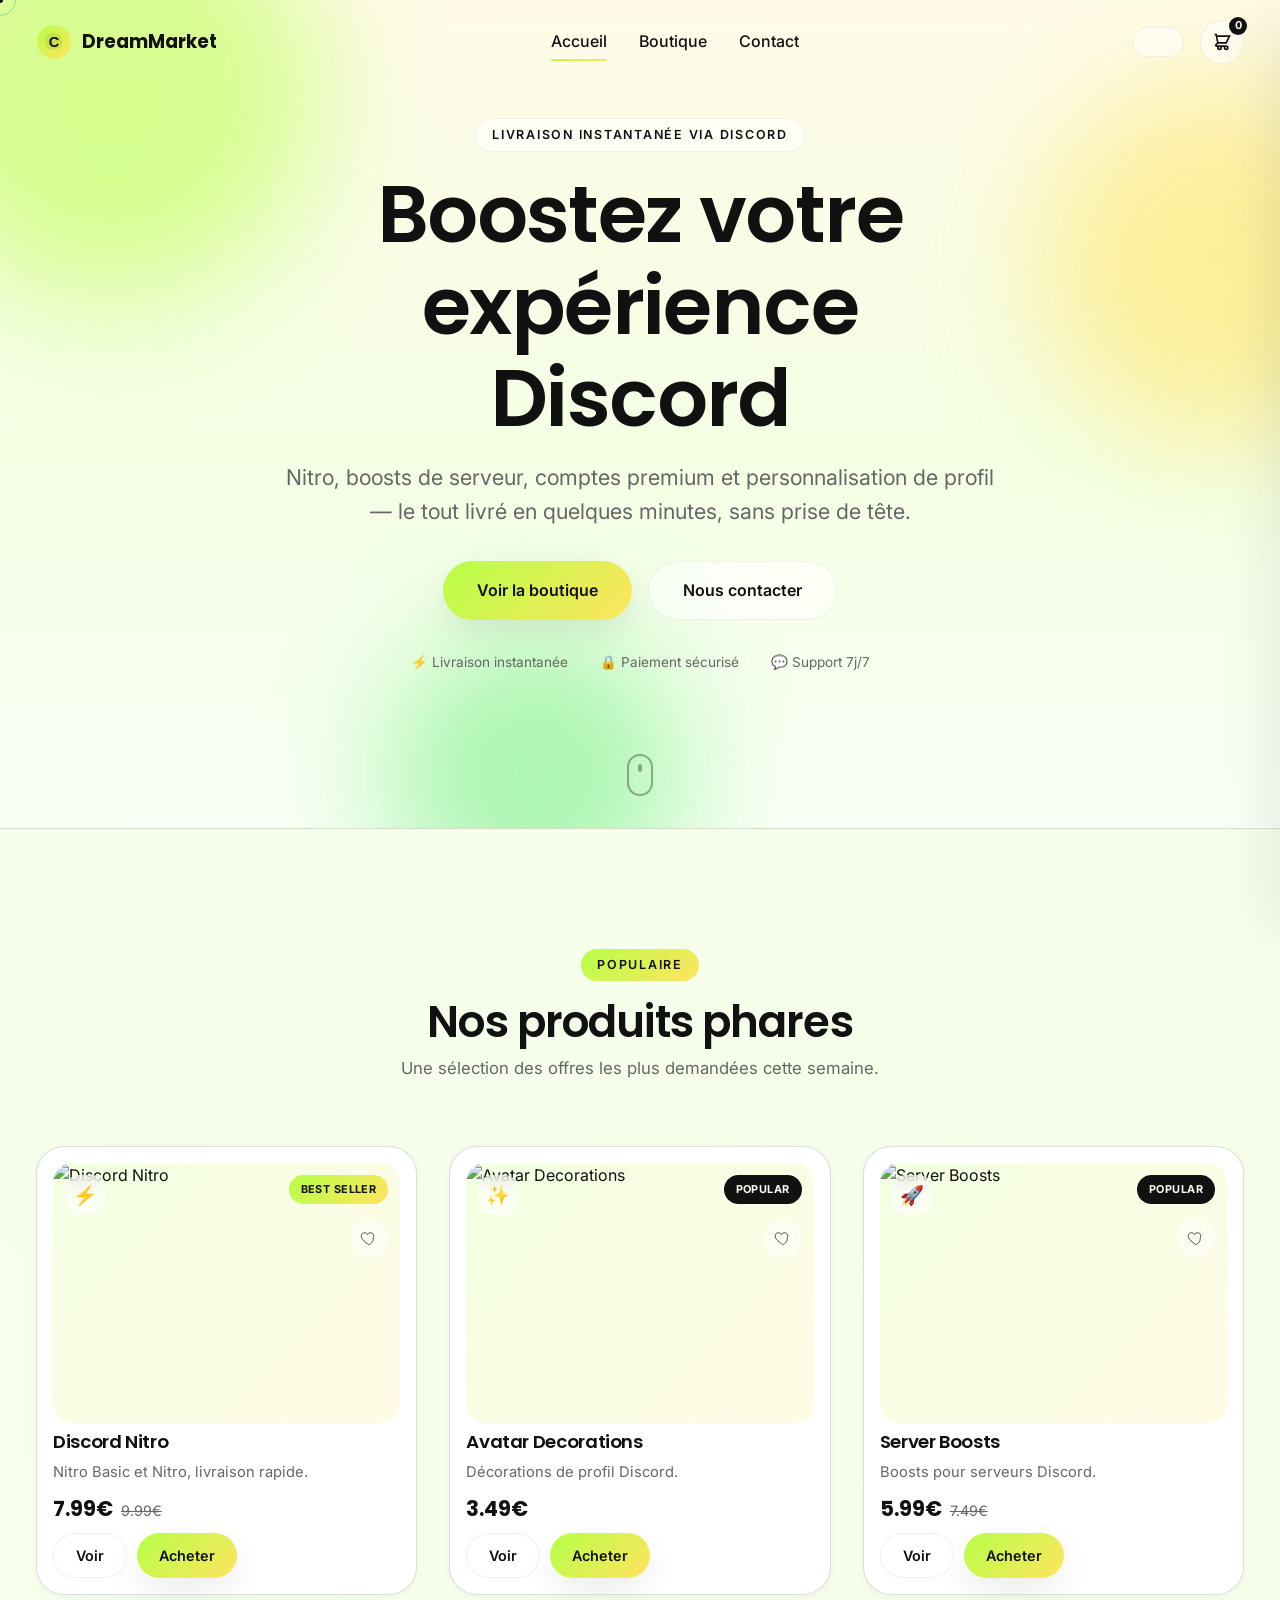
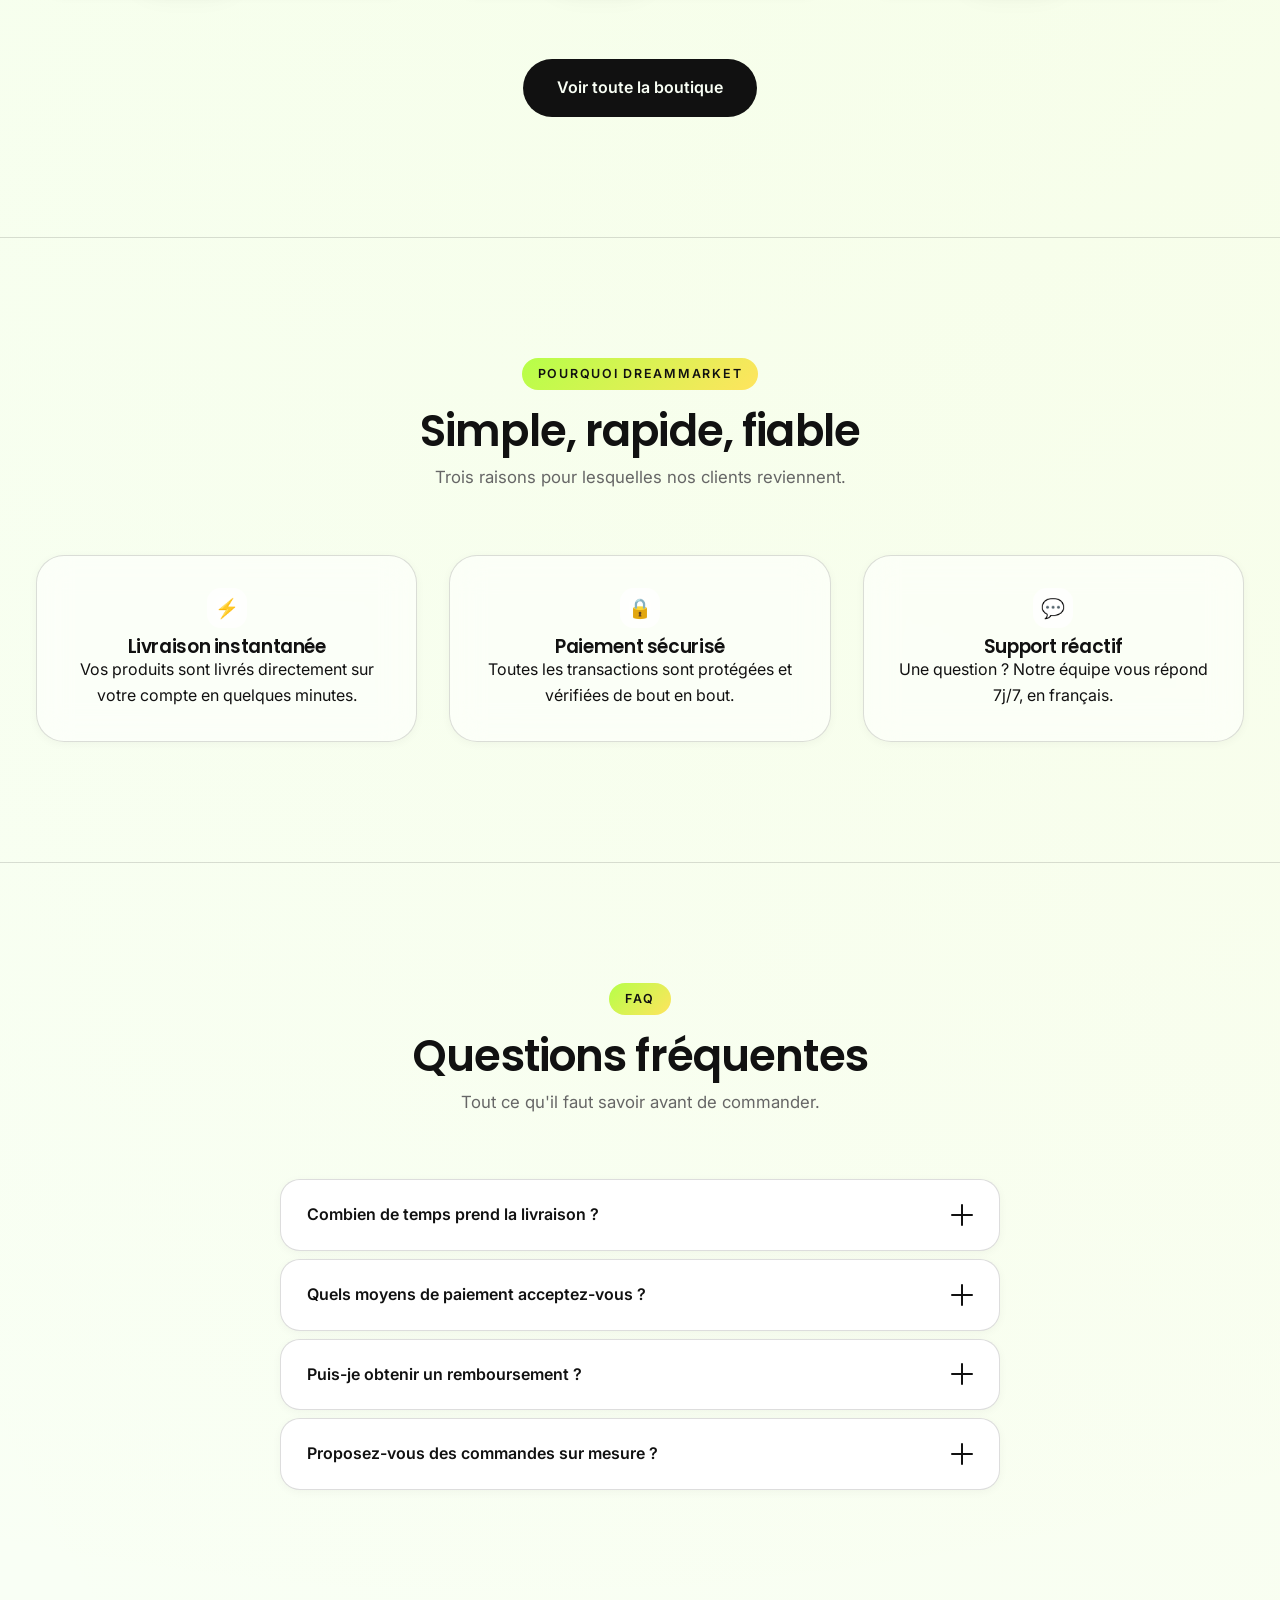
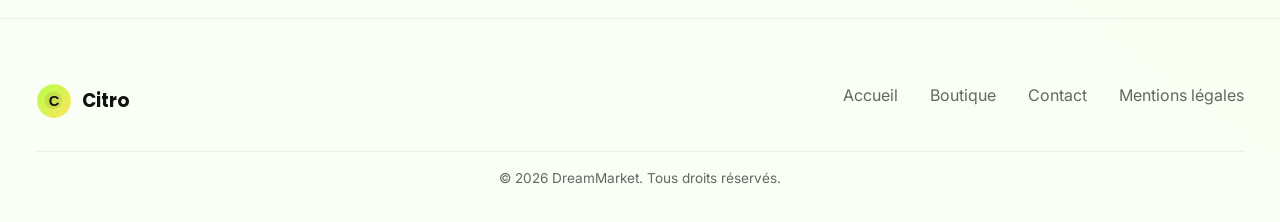
==== commit c3d95b37: "Update index.html" ====
--- a/index.html
+++ b/index.html
@@ -17,7 +17,7 @@
 
   <header class="site-header">
     <div class="container">
-      <a href="index.html" class="brand"><img src="assets/img/logo.svg" alt="Citro" width="36" height="36"> Citro</a>
+      <a href="index.html" class="brand"><img src="assets/img/logo.svg" alt="Citro" width="36" height="36"> DreamMarket</a>
       <nav class="nav-links">
         <a href="index.html" data-page="index.html">Accueil</a>
         <a href="shop.html" data-page="shop.html">Boutique</a>
@@ -43,7 +43,7 @@
         <div class="blob blob-3 parallax"></div>
       </div>
       <div class="hero-content">
-        <span class="eyebrow">Livraison instantanée</span>
+        <span class="eyebrow">Livraison instantanée via discord</span>
         <h1>Boostez votre expérience Discord</h1>
         <p class="subtitle">Nitro, boosts de serveur, comptes premium et personnalisation de profil — le tout livré en quelques minutes, sans prise de tête.</p>
         <div class="hero-actions">
@@ -76,7 +76,7 @@
     <section>
       <div class="container">
         <div class="section-head">
-          <span class="eyebrow">Pourquoi Citro</span>
+          <span class="eyebrow">Pourquoi DreamMarket</span>
           <h2>Simple, rapide, fiable</h2>
           <p>Trois raisons pour lesquelles nos clients reviennent.</p>
         </div>
@@ -123,7 +123,7 @@
               <span class="plus"></span>
             </button>
             <div class="accordion-panel">
-              <p>Nous acceptons les principales cartes bancaires ainsi que plusieurs solutions de paiement en ligne sécurisées.</p>
+              <p>Nous acceptons paypal ainsi que la crypto (BTC,LTC,ETH).</p>
             </div>
           </div>
           <div class="accordion-item">
@@ -161,7 +161,7 @@
           <a href="mentions-legales.html">Mentions légales</a>
         </nav>
       </div>
-      <div class="footer-bottom">© 2026 Citro. Tous droits réservés.</div>
+      <div class="footer-bottom">© 2026 DreamMarket. Tous droits réservés.</div>
     </div>
   </footer>
 
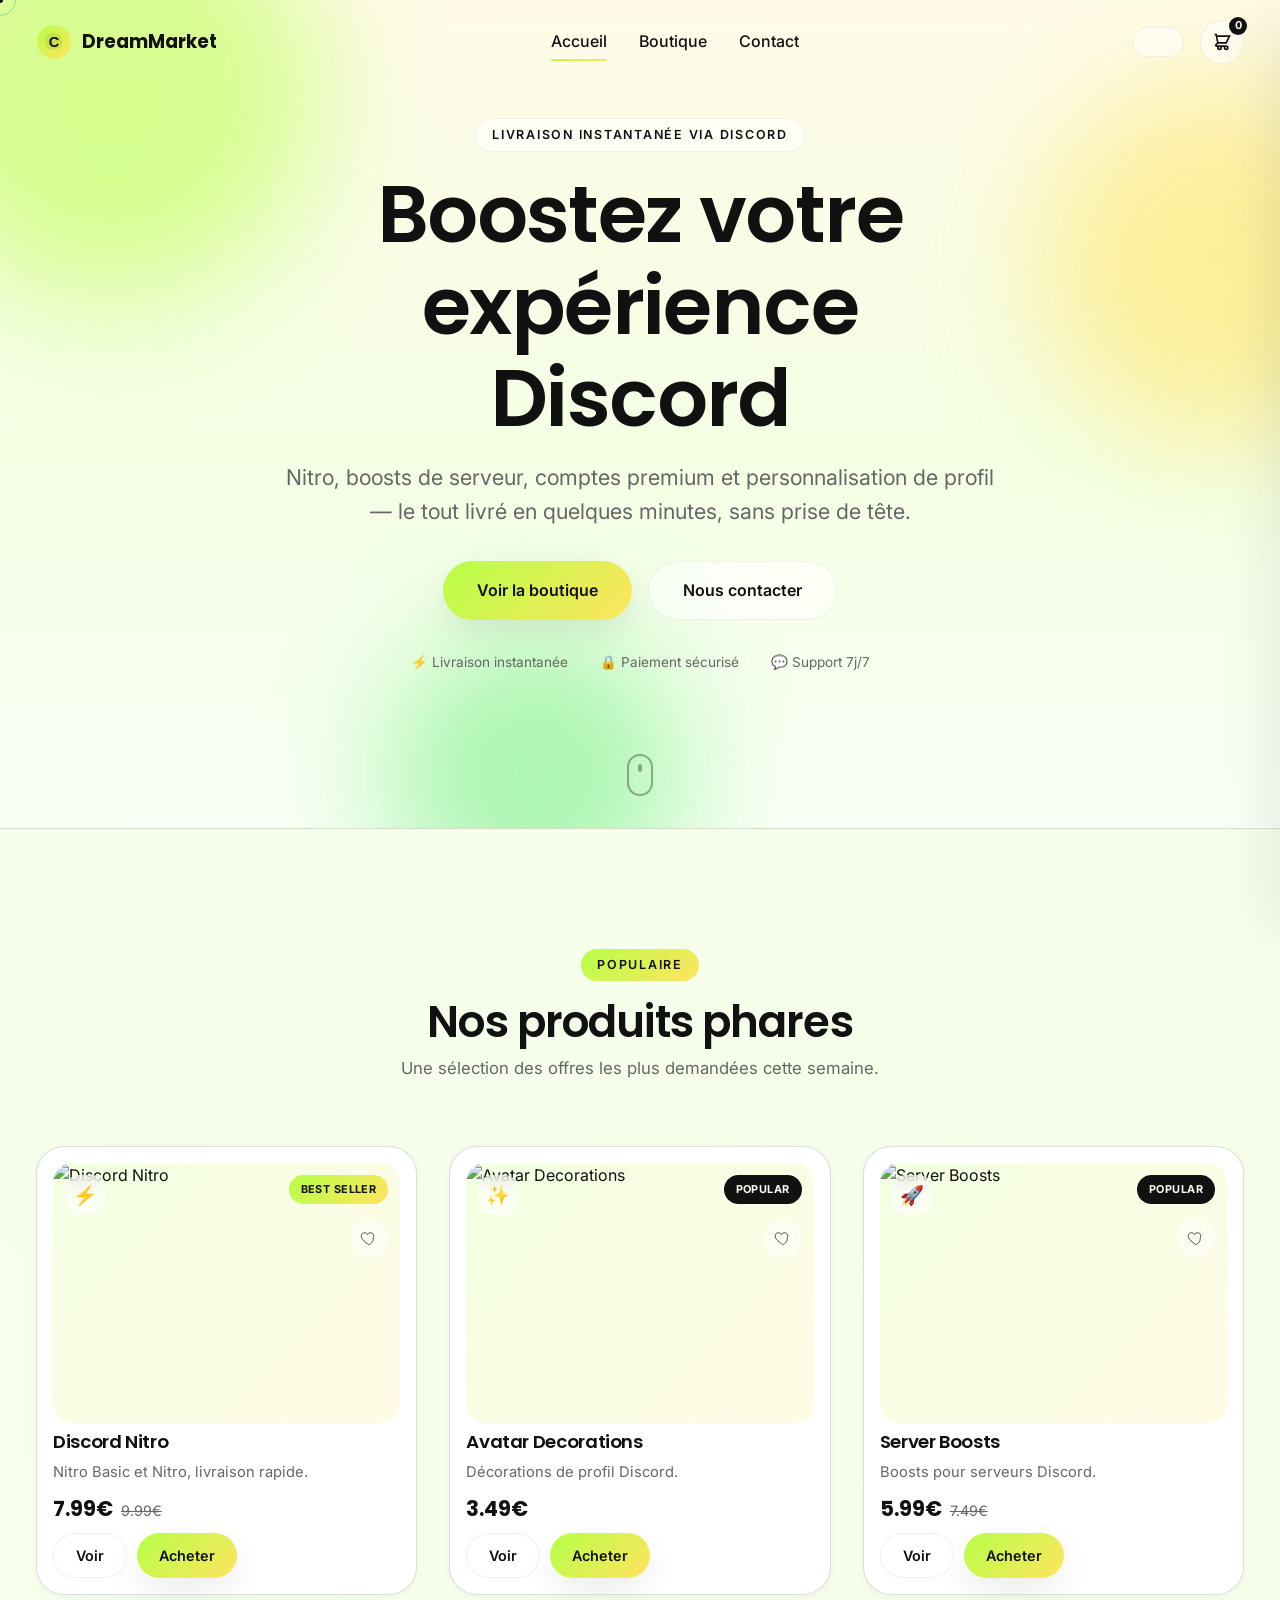
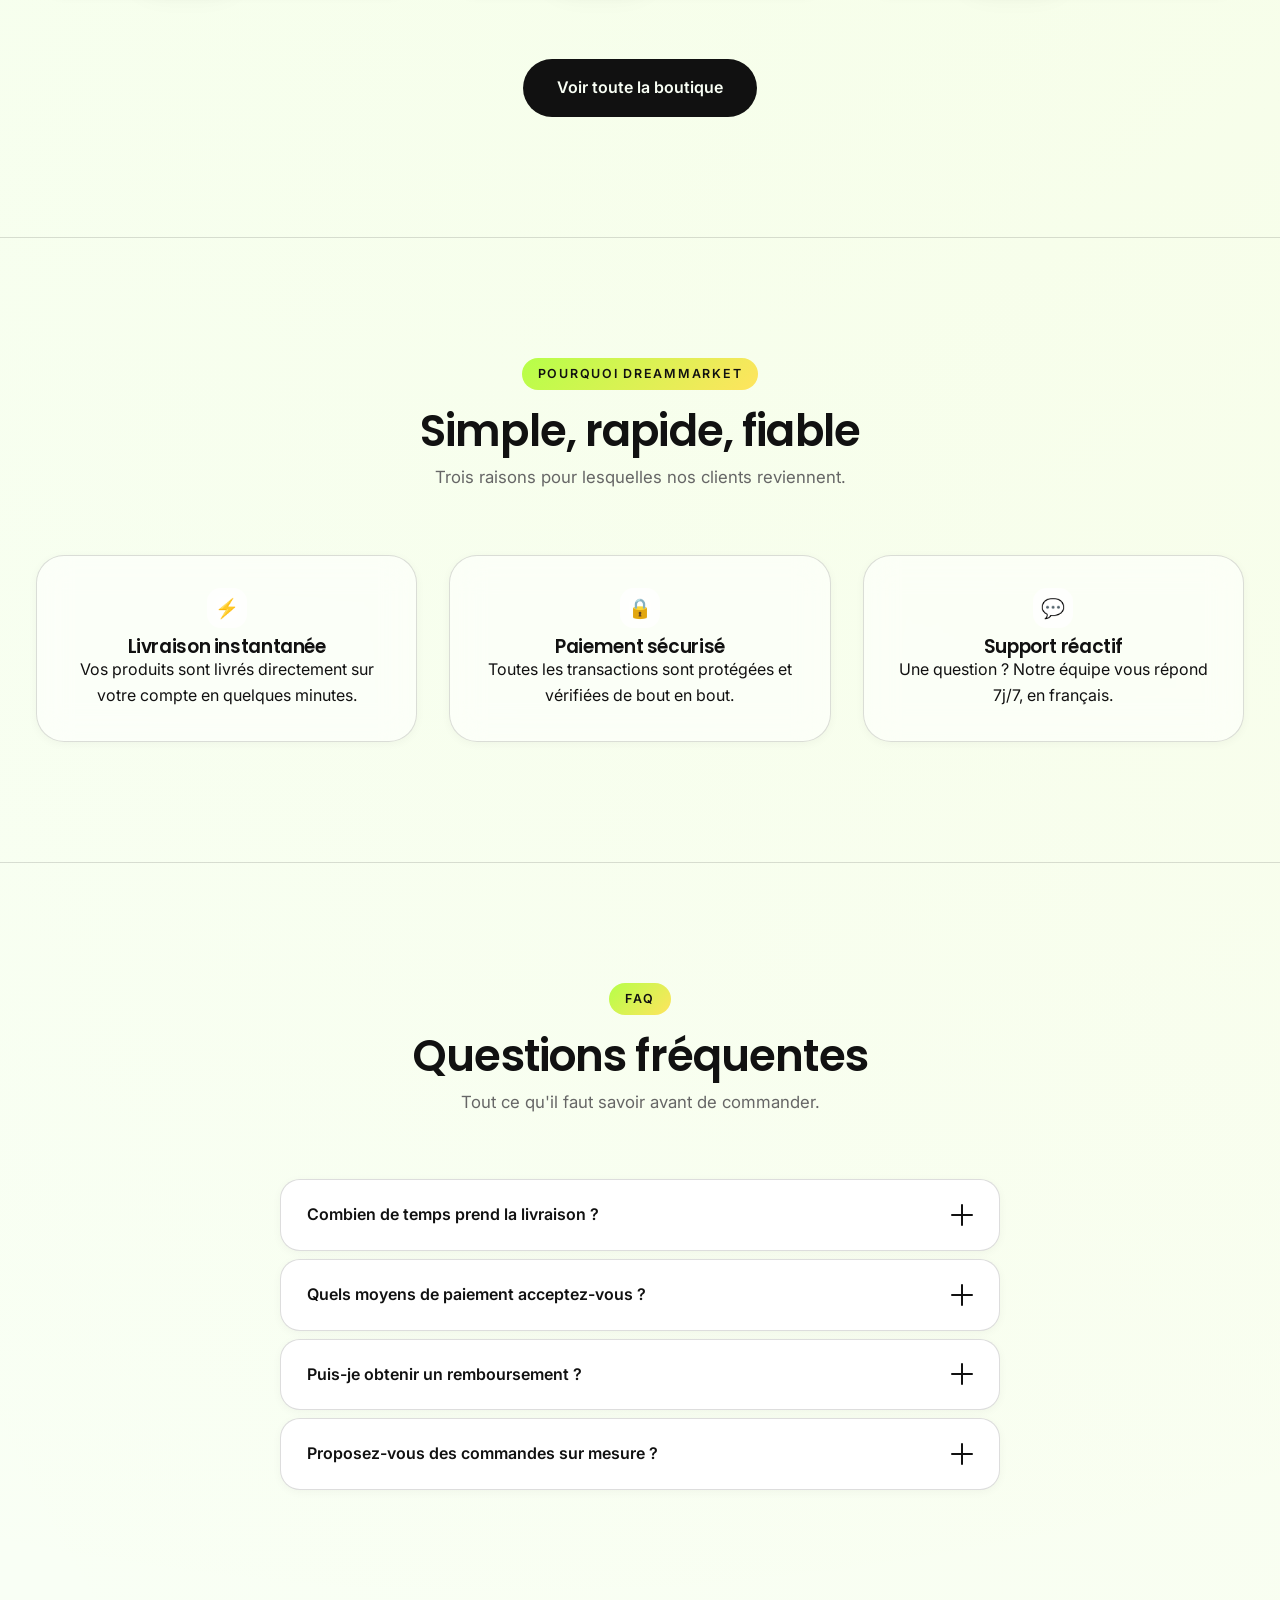
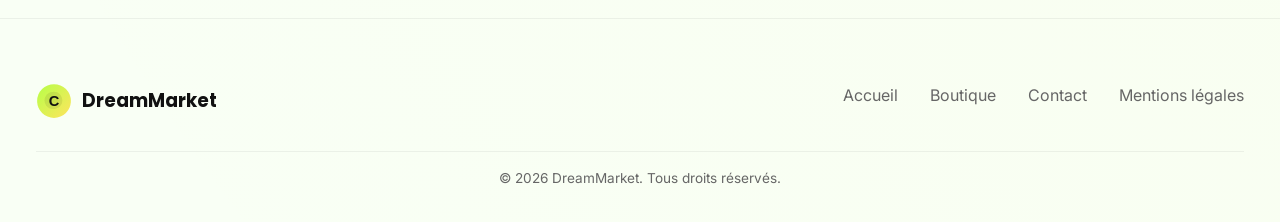
==== commit 9472202f: "Update index.html" ====
--- a/index.html
+++ b/index.html
@@ -153,7 +153,7 @@
   <footer class="site-footer">
     <div class="container">
       <div class="footer-grid">
-        <a href="index.html" class="brand"><img src="assets/img/logo.svg" alt="Citro" width="36" height="36"> Citro</a>
+        <a href="index.html" class="brand"><img src="assets/img/logo.svg" alt="Citro" width="36" height="36"> DreamMarket</a>
         <nav class="footer-links">
           <a href="index.html">Accueil</a>
           <a href="shop.html">Boutique</a>
